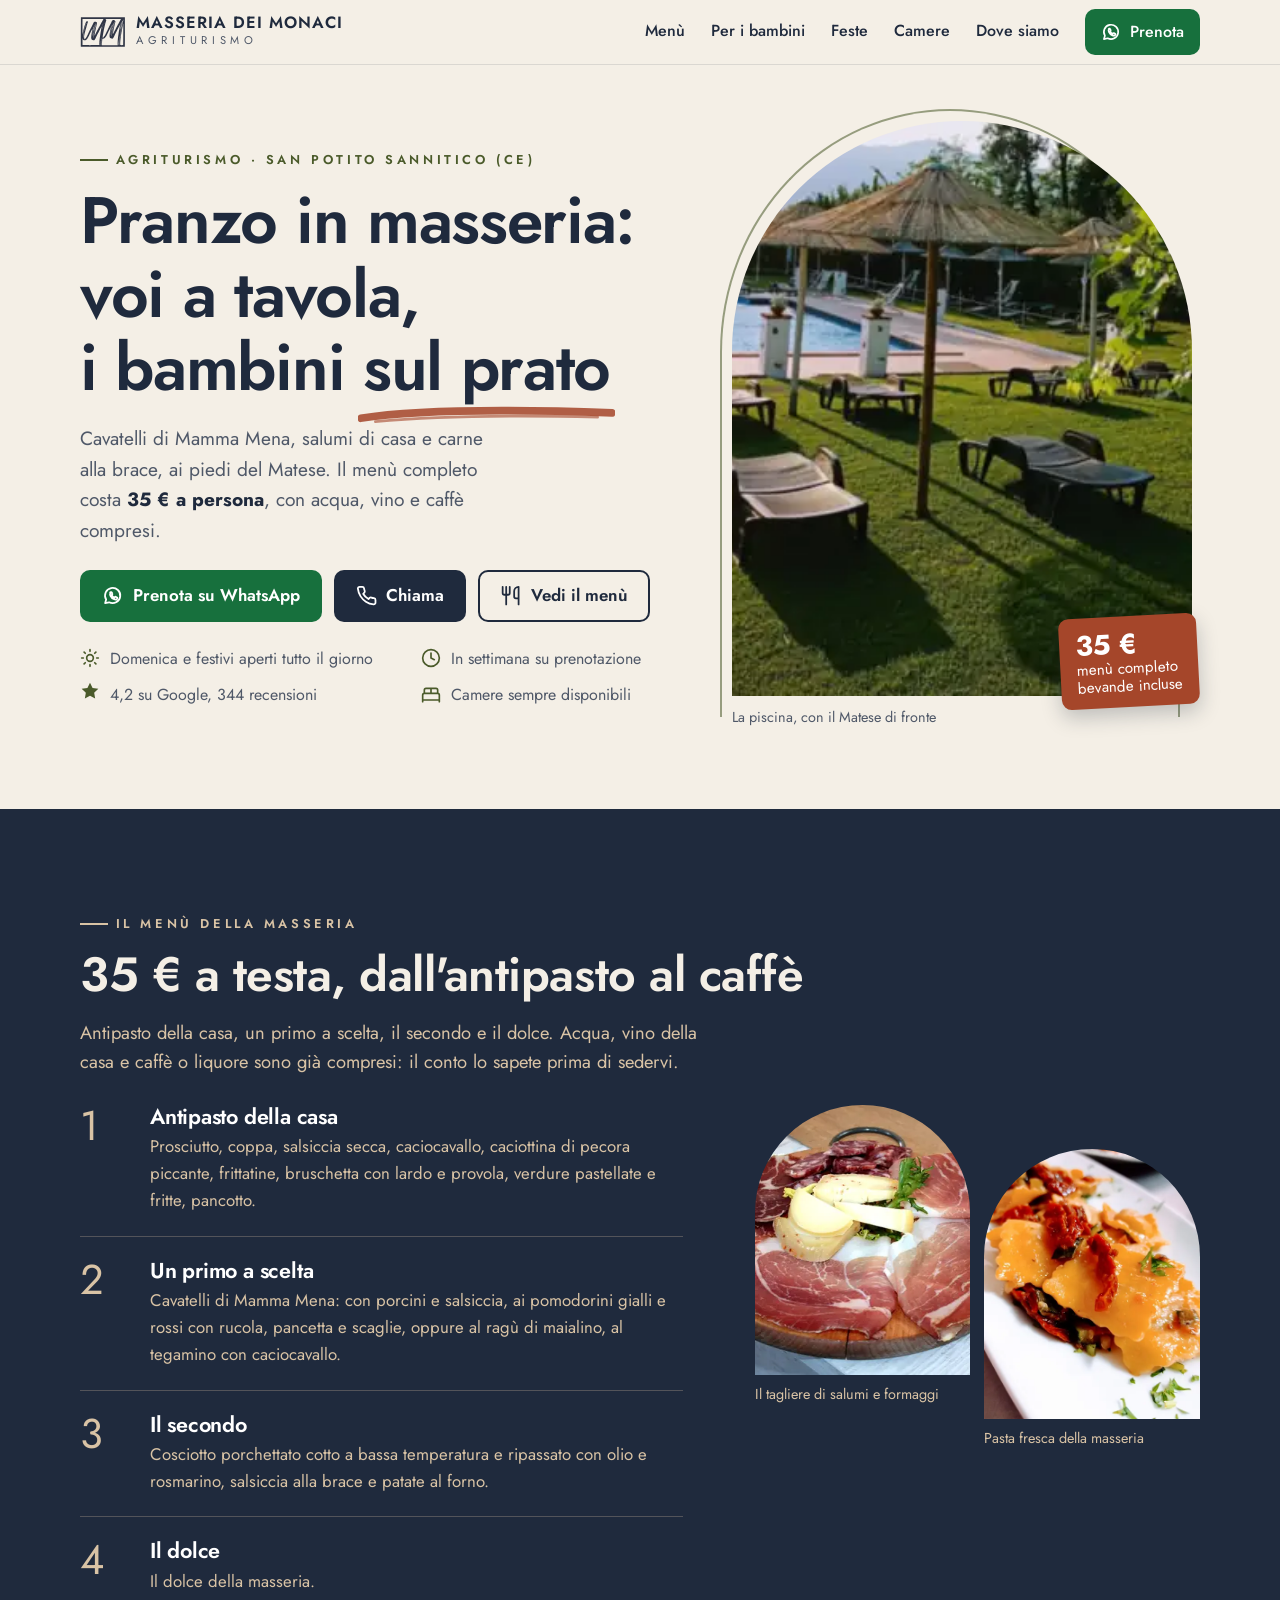
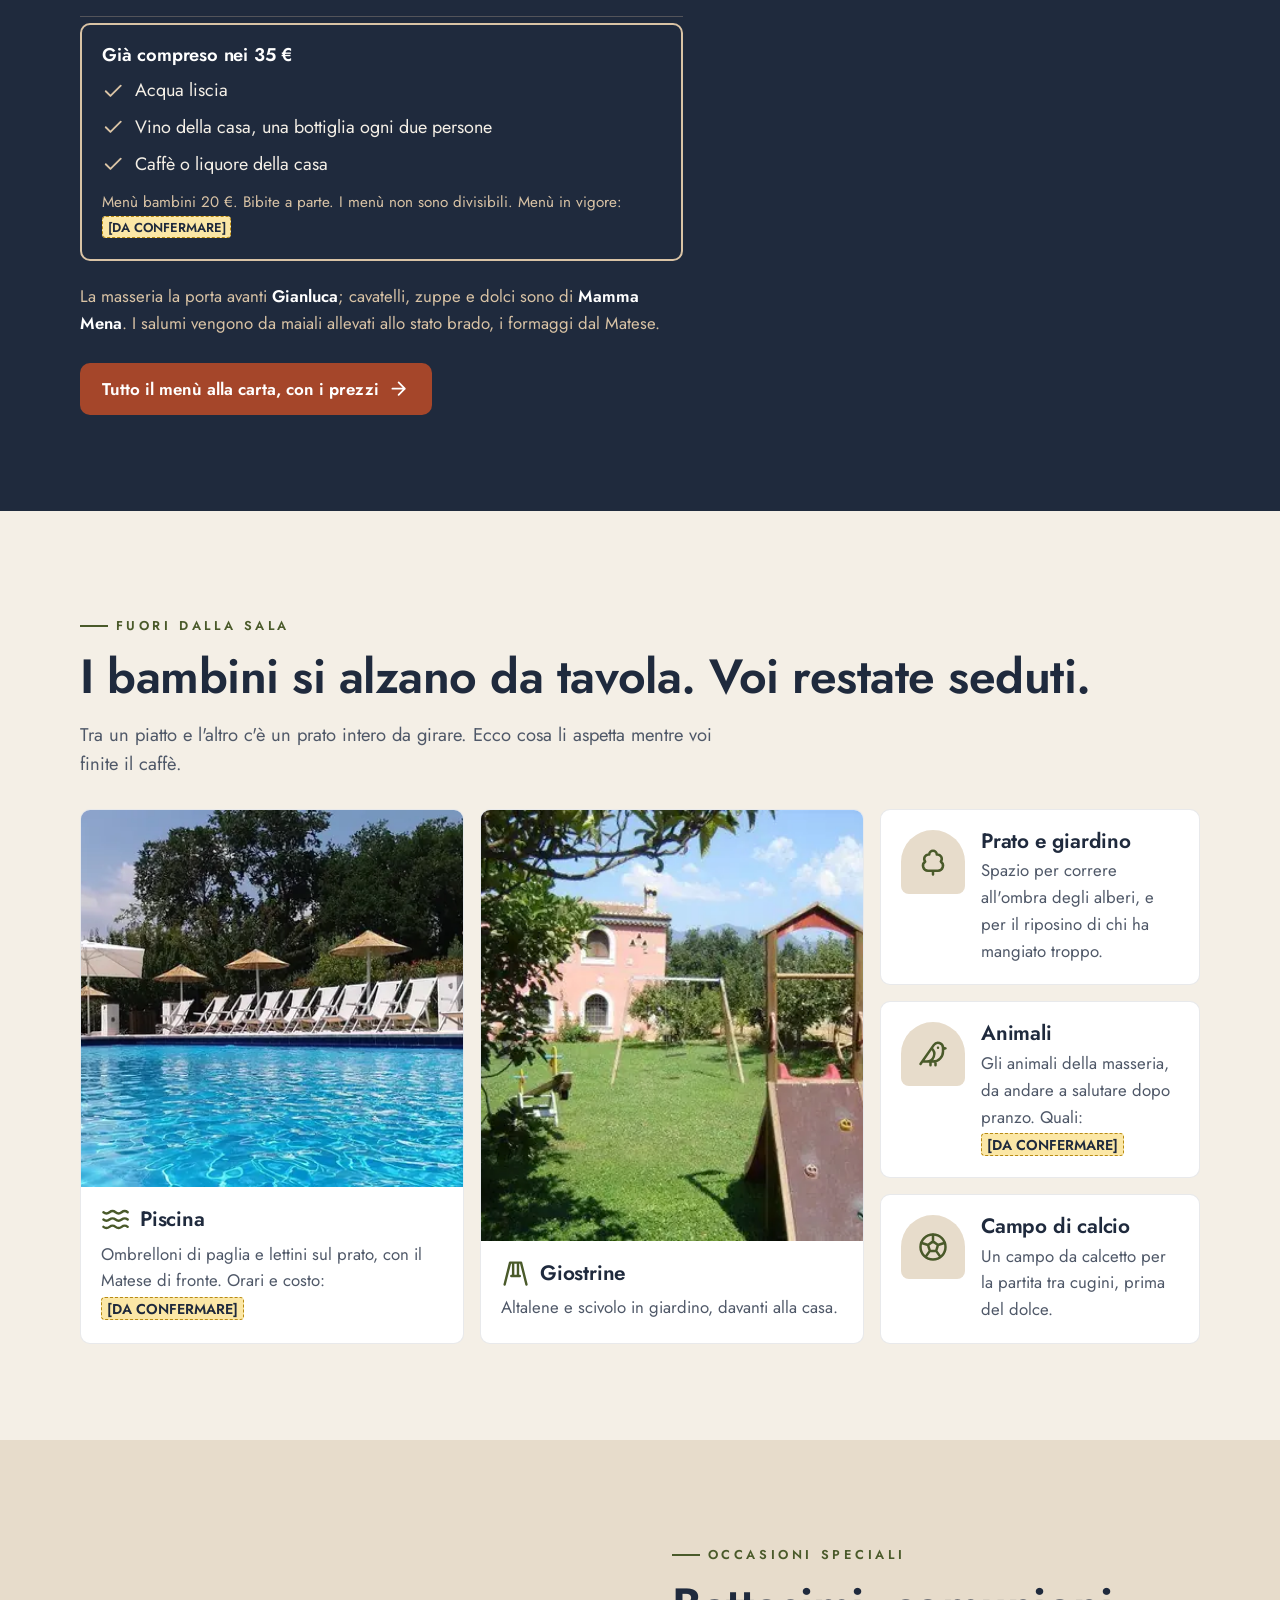
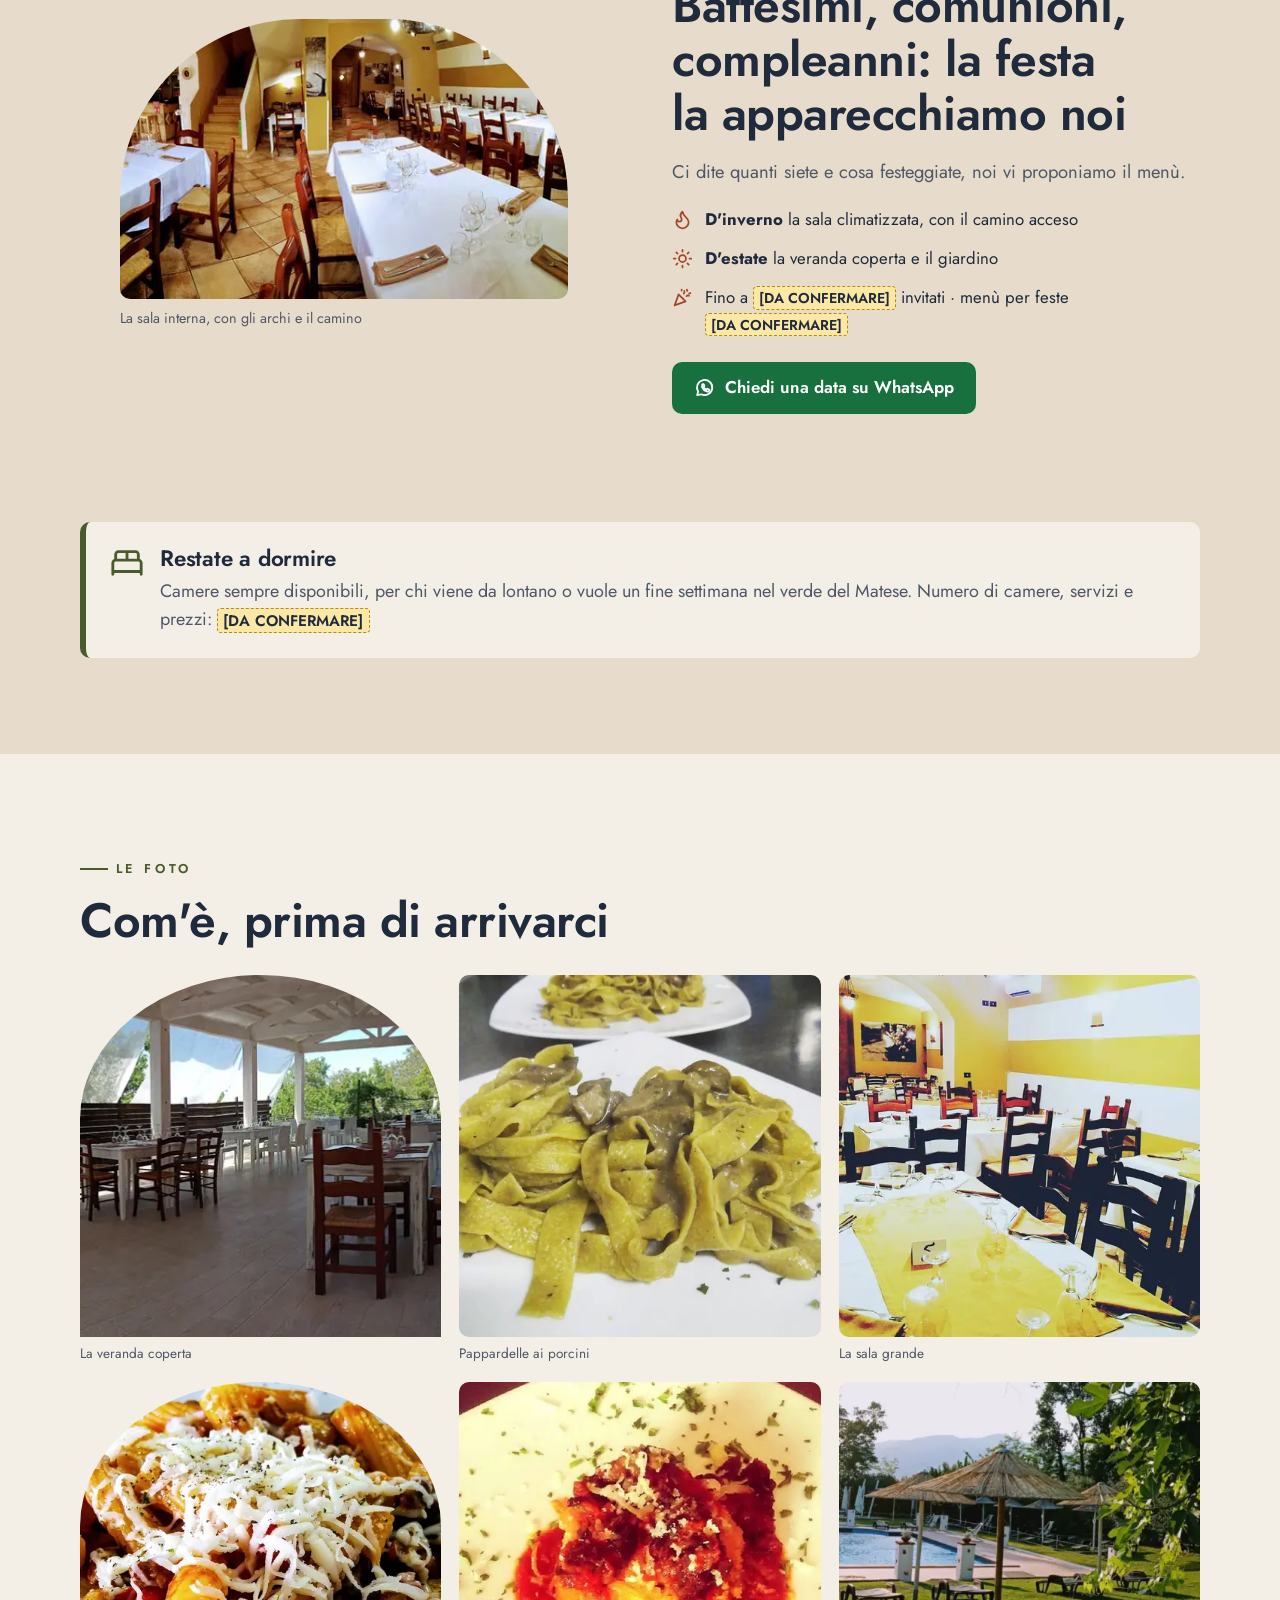
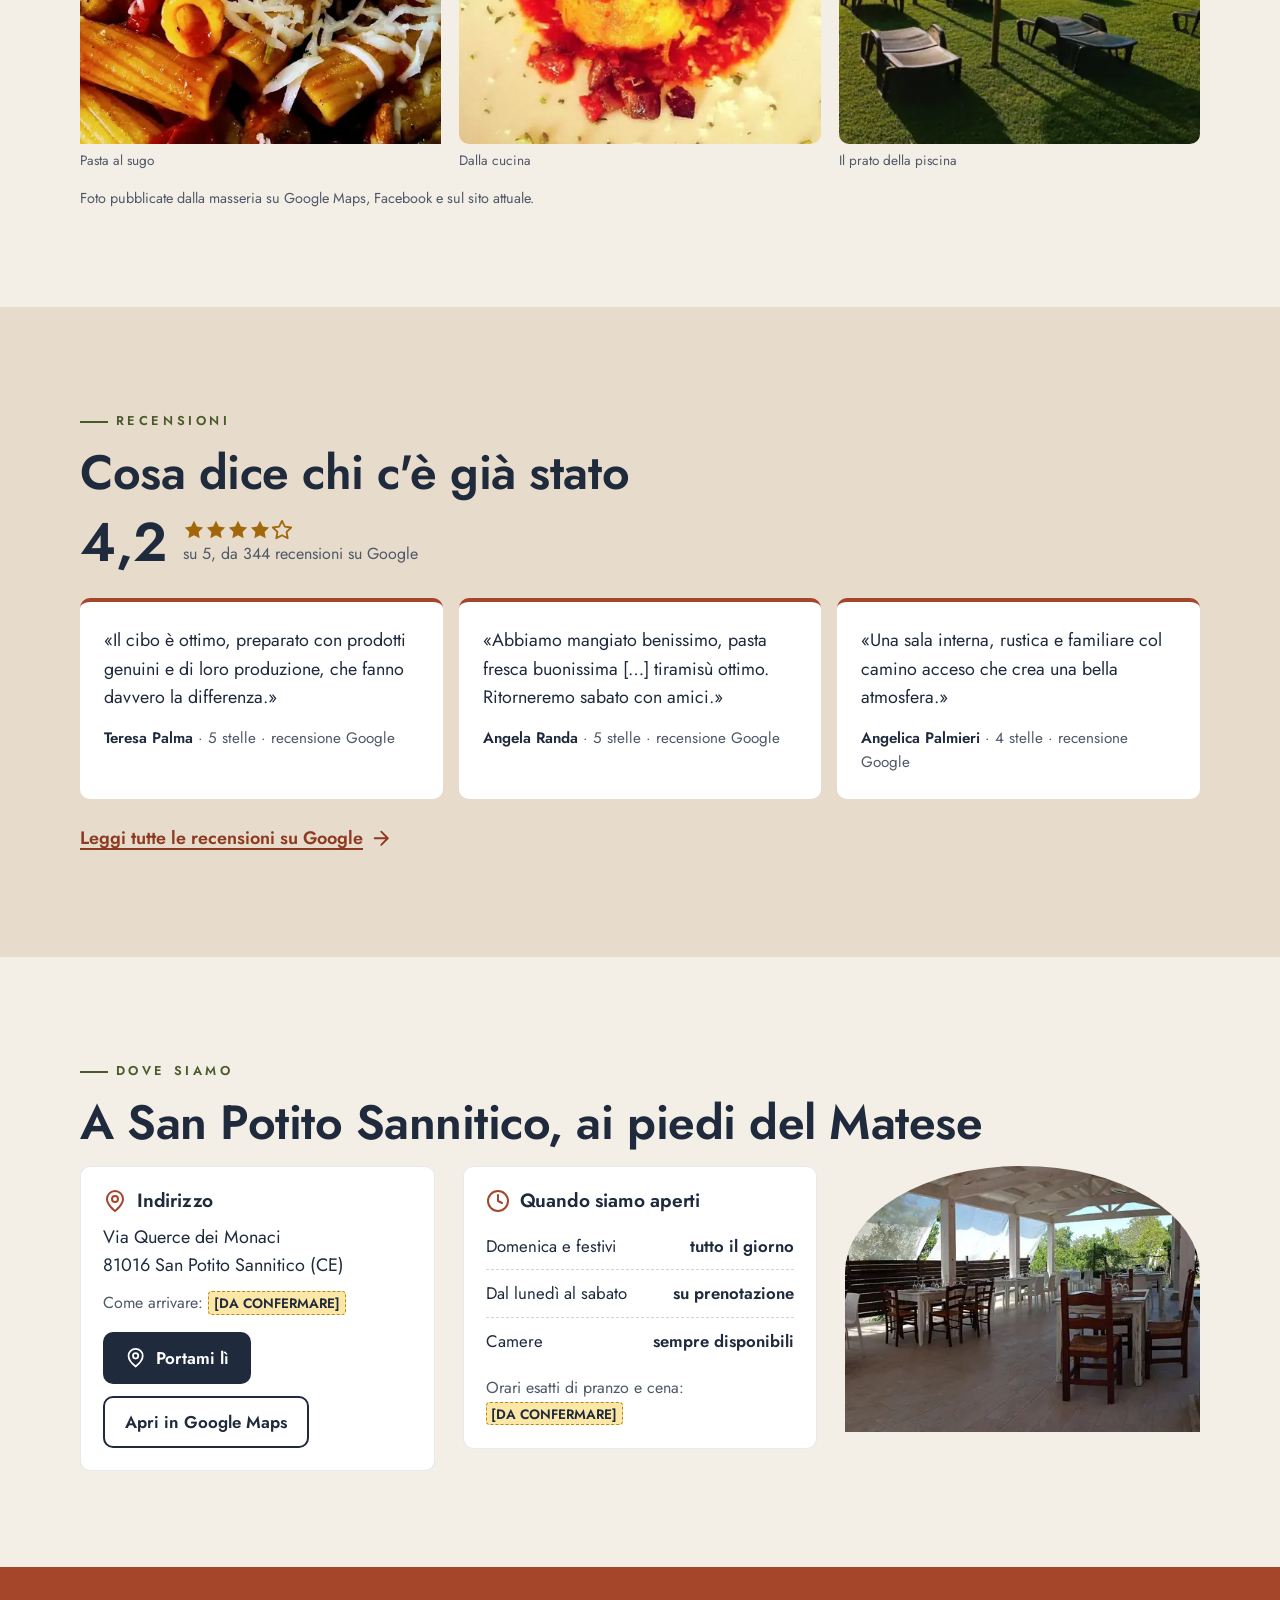
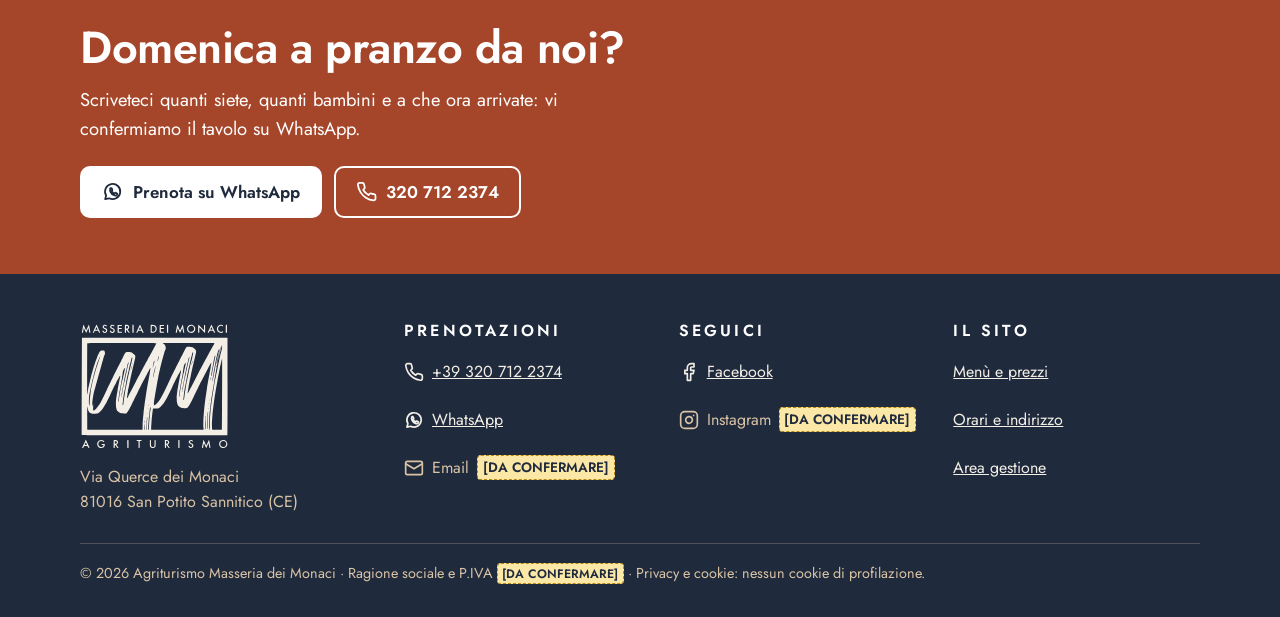
==== index.html @ 765e6383 "Bozza home, menu e anteprima pannello Masseria dei Monaci Co-Authored-By: Claude Opus 5.5 <noreply@a" ====
<!doctype html>
<html lang="it">
<head>
<meta charset="utf-8">
<meta name="viewport" content="width=device-width, initial-scale=1">
<title>Masseria dei Monaci · Agriturismo a San Potito Sannitico (CE)</title>
<meta name="description" content="Pranzo in masseria ai piedi del Matese: cavatelli di Mamma Mena, salumi di casa e carne alla brace. Menù completo 35 € con acqua, vino e caffè. Piscina, prato, giochi e calcetto per i bambini.">
<meta name="robots" content="noindex, nofollow">
<meta name="theme-color" content="#1f2a3d">
<link rel="canonical" href="https://masseriadeimonaci.eu/">
<meta property="og:type" content="website">
<meta property="og:locale" content="it_IT">
<meta property="og:site_name" content="Agriturismo Masseria dei Monaci">
<meta property="og:title" content="Masseria dei Monaci · Pranzo in masseria ai piedi del Matese">
<meta property="og:description" content="Menù completo 35 € con acqua, vino e caffè. Piscina, prato e giochi per i bambini. Prenota su WhatsApp.">
<meta property="og:image" content="https://fraspin02.github.io/masseria-dei-monaci-bozza/img/og-masseria.jpg">
<meta property="og:image:width" content="1200"><meta property="og:image:height" content="630">
<meta property="og:url" content="https://masseriadeimonaci.eu/">
<meta name="twitter:card" content="summary_large_image">
<link rel="icon" href="img/marchio.svg" type="image/svg+xml">
<link rel="preload" href="fonts/jost-latin-var.woff2" as="font" type="font/woff2" crossorigin>
<link rel="preload" as="image" media="(max-width:959px)" imagesrcset="img/piscina-matese-m-480.webp 480w, img/piscina-matese-m-680.webp 680w" imagesizes="calc(100vw - 40px)" fetchpriority="high">
<link rel="preload" as="image" media="(min-width:960px)" imagesrcset="img/piscina-matese-680.webp 680w, img/piscina-matese-1100.webp 1100w" imagesizes="460px" fetchpriority="high">
<style>@font-face{font-family:"Jost";font-style:normal;font-weight:400 700;font-display:swap;src:url(fonts/jost-latin-var.woff2) format("woff2")}:root{--notte:#1f2a3d;--notte-2:#28354b;--tufo:#f4efe6;--pietra:#e7dccb;--ardesia:#4f5868;--oliva:#4a5a2a;--cotto:#a5462a;--cotto-scuro:#8c3a22;--wa:#17703d;--wa-scuro:#125c32;--sabbia:#d9c3a5;--bianco:#fff;--r:10px;--arco:50% 50% 0 0/40% 40% 0 0;--gutter:20px;--max:1160px;--f:"Jost",ui-sans-serif,system-ui,-apple-system,"Segoe UI",Roboto,Arial,sans-serif}*,*::before,*::after{box-sizing:border-box}html{-webkit-text-size-adjust:100%;scroll-behavior:smooth;scroll-padding-top:76px}@media (prefers-reduced-motion:reduce){html{scroll-behavior:auto}*{transition:none!important;animation:none!important}}body{margin:0;background:var(--tufo);color:var(--notte);font:400 1.125rem/1.6 var(--f);padding-bottom:76px}img{display:block;max-width:100%;height:auto}a{color:inherit}h1,h2,h3{font-weight:600;line-height:1.12;margin:0;letter-spacing:-.01em;text-wrap:balance}p{margin:0}.wrap{max-width:var(--max);margin:0 auto;padding:0 var(--gutter)}.sr{position:absolute;width:1px;height:1px;overflow:hidden;clip:rect(0 0 0 0);white-space:nowrap}.skip{position:absolute;left:-999px;top:8px;background:var(--notte);color:#fff;padding:10px 14px;border-radius:var(--r);z-index:99}.skip:focus{left:8px}:focus-visible{outline:3px solid var(--cotto);outline-offset:3px}.ico{width:1.25em;height:1.25em;flex:none;fill:none;stroke:currentColor;stroke-width:2;stroke-linecap:round;stroke-linejoin:round}.ico.pieno{fill:currentColor;stroke:none}mark.dc{background:#fbe7a6;color:var(--notte);padding:.05em .35em;border-radius:4px;font-size:.85em;font-weight:600;white-space:nowrap;border:1px dashed #b88a12}.occhiello{display:inline-flex;align-items:center;gap:.6em;font-size:.8rem;font-weight:600;letter-spacing:.28em;text-transform:uppercase;color:var(--oliva);margin-bottom:14px}.occhiello::before{content:"";width:28px;height:2px;background:currentColor}.scuro .occhiello{color:var(--sabbia)}.pennello{position:relative;display:inline}.pennello::after{content:"";position:absolute;left:-2%;right:-2%;bottom:-.16em;height:.34em;z-index:-1;background:url("data:image/svg+xml,%3Csvg xmlns='http://www.w3.org/2000/svg' viewBox='0 0 300 20' preserveAspectRatio='none'%3E%3Cpath d='M3 13C60 6 150 4 297 8' stroke='%23a5462a' stroke-width='7' fill='none' stroke-linecap='round' opacity='.85'/%3E%3Cpath d='M20 16C90 11 180 10 280 12' stroke='%23a5462a' stroke-width='2.5' fill='none' stroke-linecap='round' opacity='.6'/%3E%3C/svg%3E") no-repeat center/100% 100%}.titolo-h1,.pennello{isolation:isolate}.btn{display:inline-flex;align-items:center;justify-content:center;gap:.55em;min-height:52px;padding:12px 20px;border-radius:var(--r);font:600 1.0625rem/1.2 var(--f);text-decoration:none;border:2px solid transparent;cursor:pointer;transition:background-color .18s,color .18s,border-color .18s,transform .12s}.btn:active{transform:translateY(1px)}.btn-wa{background:var(--wa);color:#fff}.btn-wa:hover{background:var(--wa-scuro)}.btn-cotto{background:var(--cotto);color:#fff}.btn-cotto:hover{background:var(--cotto-scuro)}.btn-notte{background:var(--notte);color:#fff}.btn-notte:hover{background:var(--notte-2)}.btn-linea{border-color:var(--notte);color:var(--notte);background:transparent}.btn-linea:hover{background:var(--notte);color:#fff}.scuro .btn-linea{border-color:var(--sabbia);color:var(--sabbia)}.scuro .btn-linea:hover{background:var(--sabbia);color:var(--notte)}.link{display:inline-flex;align-items:center;gap:.4em;font-weight:600;color:var(--cotto);text-decoration:underline;text-underline-offset:4px;text-decoration-thickness:2px;min-height:44px}.scuro .link{color:var(--sabbia)}.pietra .link{color:var(--cotto-scuro)}.testata{position:sticky;top:0;z-index:20;background:rgba(244,239,230,.96);border-bottom:1px solid rgba(31,42,61,.12)}.testata .wrap{display:flex;align-items:center;justify-content:space-between;gap:16px;min-height:64px}.marca{display:flex;align-items:center;gap:10px;text-decoration:none;color:var(--notte)}.marca img{width:46px;height:30px}.marca b{display:block;font-size:1.02rem;font-weight:600;letter-spacing:.06em;text-transform:uppercase;line-height:1.1}.marca small{display:block;font-size:.7rem;letter-spacing:.42em;text-transform:uppercase;color:var(--ardesia)}.nav{display:none}.testata-tel{display:inline-flex;align-items:center;justify-content:center;width:48px;height:48px;border-radius:var(--r);border:2px solid var(--notte);color:var(--notte)}@media (min-width:960px){.nav{display:flex;align-items:center;gap:26px}.nav a{font-size:1rem;font-weight:500;text-decoration:none;padding:10px 0;border-bottom:2px solid transparent}.nav a:hover{border-color:var(--cotto)}.nav .btn{padding:10px 16px;min-height:46px;border:0}.testata-tel{display:none}}.barra{position:fixed;left:0;right:0;bottom:0;z-index:30;display:grid;grid-template-columns:1.25fr 1fr 1fr;gap:8px;padding:10px 12px calc(10px + env(safe-area-inset-bottom));background:var(--notte);box-shadow:0 -6px 20px rgba(31,42,61,.18)}.barra a{display:flex;align-items:center;justify-content:center;gap:.45em;min-height:52px;border-radius:var(--r);font-weight:600;font-size:1rem;text-decoration:none;color:#fff;background:var(--notte-2)}.barra a.wa{background:var(--wa)}@media (min-width:960px){.barra{display:none}body{padding-bottom:0}}.hero{padding:28px 0 48px;overflow:hidden}.hero .wrap{display:grid;gap:30px}.hero h1{font-size:clamp(2.35rem,9vw,4.1rem);font-weight:600;letter-spacing:-.02em;margin-bottom:18px}.hero .sotto{font-size:1.2rem;color:var(--ardesia);max-width:36ch;margin-bottom:24px}.hero .sotto strong{color:var(--notte)}.cta{display:flex;flex-wrap:wrap;gap:12px}.cta .btn{flex:1 1 220px}.cta .btn-linea{flex:1 1 140px}.fiducia{list-style:none;margin:24px 0 0;padding:0;display:grid;gap:10px;font-size:1rem;color:var(--ardesia)}.fiducia li{display:flex;align-items:center;gap:10px}.fiducia .ico{color:var(--oliva)}.fiducia .stelle{color:#a3670b}.hero-foto{position:relative;margin:0 auto;width:100%;order:-1}.hero-foto::before{content:"";position:absolute;inset:-10px 10px 10px -10px;border:2px solid var(--oliva);border-radius:var(--arco);border-bottom:0;opacity:.55}.hero-foto picture{display:block;position:relative}.hero-foto img{position:relative;width:100%;aspect-ratio:4/3;object-fit:cover;border-radius:var(--arco)}.hero-foto figcaption{display:none}.timbro{position:absolute;right:-4px;bottom:-14px;background:var(--cotto);color:#fff;padding:12px 16px;border-radius:var(--r);transform:rotate(-3deg);box-shadow:0 8px 20px rgba(31,42,61,.25);line-height:1.15;font-size:.95rem}.timbro b{display:block;font-size:1.75rem;font-weight:700}@media (max-width:959px){.hero{padding-top:22px}.hero .occhiello{letter-spacing:.16em}}@media (min-width:960px){.hero{padding:56px 0 80px}.hero-foto{order:0;width:min(100%,460px)}.hero-foto::before{inset:-12px 12px 12px -12px}.hero-foto img{aspect-ratio:4/5}.hero-foto figcaption{display:block;position:relative;margin-top:10px;font-size:.9rem;color:var(--ardesia)}.timbro{right:-6px;bottom:22px}.hero .wrap{grid-template-columns:1.1fr .9fr;align-items:center;gap:64px}.cta .btn{flex:0 1 auto}.fiducia{grid-template-columns:auto auto;column-gap:28px}}.sez{padding:64px 0}.sez h2{font-size:clamp(2rem,7vw,3rem);margin-bottom:16px}.intro{font-size:1.15rem;color:var(--ardesia);max-width:58ch}.scuro{background:var(--notte);color:var(--tufo)}.scuro .intro{color:var(--sabbia)}.pietra{background:var(--pietra)}@media (min-width:960px){.sez{padding:96px 0}}.menu-grid{display:grid;gap:40px;margin-top:28px}.portate{list-style:none;margin:0;padding:0;display:grid;gap:22px}.portate li{display:grid;grid-template-columns:56px 1fr;gap:4px 14px;padding-bottom:22px;border-bottom:1px solid rgba(217,195,165,.28)}.portate .n{grid-row:span 2;font-size:2.6rem;font-weight:400;line-height:1;color:var(--sabbia)}.portate h3{font-size:1.35rem;color:#fff}.portate p{color:var(--sabbia);font-size:1.05rem}.incluso{margin-top:6px;padding:20px;border:2px solid var(--sabbia);border-radius:var(--r)}.incluso h3{font-size:1.15rem;margin-bottom:10px;color:#fff}.incluso ul{list-style:none;margin:0;padding:0;display:grid;gap:8px}.incluso li{display:flex;gap:10px;align-items:flex-start;color:var(--tufo)}.incluso li .ico{color:var(--sabbia);margin-top:.2em}.incluso .nota{margin-top:12px;font-size:.95rem;color:var(--sabbia)}.prezzo-grande{display:flex;align-items:baseline;gap:12px;margin:8px 0 22px}.prezzo-grande b{white-space:nowrap;font-size:3.6rem;font-weight:600;line-height:1;color:#fff}.prezzo-grande span{color:var(--sabbia);font-size:1.05rem}.cucina{margin-top:22px;font-size:1.05rem;color:var(--sabbia)}.cucina strong{color:#fff;font-weight:600}.menu-foto{display:grid;grid-template-columns:1fr 1fr;gap:14px;align-self:start}.menu-foto figure{margin:0}.menu-foto img{width:100%;aspect-ratio:4/5;object-fit:cover;border-radius:var(--arco)}.menu-foto figure:nth-child(2){margin-top:44px}.menu-foto figcaption{font-size:.9rem;color:var(--sabbia);margin-top:8px}.menu-azioni{display:flex;flex-wrap:wrap;gap:12px;margin-top:26px}@media (min-width:960px){.menu-grid{grid-template-columns:1.15fr .85fr;gap:72px}}.fam{display:grid;gap:16px;margin-top:30px}.scheda{background:var(--bianco);border-radius:var(--r);overflow:hidden;border:1px solid rgba(31,42,61,.1)}.scheda img{width:100%;aspect-ratio:4/3;object-fit:cover}.scheda .testo{padding:18px 20px 22px}.scheda h3{display:flex;align-items:center;gap:10px;font-size:1.3rem;margin-bottom:6px}.scheda h3 .ico{color:var(--oliva);width:1.4em;height:1.4em}.scheda p{color:var(--ardesia);font-size:1.05rem}.scheda.icona{display:grid;grid-template-columns:64px 1fr;gap:16px;align-items:start;padding:20px}.scheda.icona .tondo{width:64px;height:64px;border-radius:50% 50% 8px 8px;background:var(--pietra);display:grid;place-items:center;color:var(--oliva)}.scheda.icona .tondo .ico{width:30px;height:30px}.scheda.icona .testo{padding:0}.scheda.icona h3{margin-bottom:4px}@media (min-width:700px){.fam{grid-template-columns:1fr 1fr}.fam .grande{grid-row:span 2;display:flex;flex-direction:column}.fam .grande img{flex:1;min-height:220px;aspect-ratio:auto}}@media (min-width:1000px){.fam{grid-template-columns:1.2fr 1.2fr 1fr}.fam .grande{grid-row:span 3}}.feste{display:grid;gap:32px;align-items:center}.feste-foto img{width:100%;aspect-ratio:16/10;object-fit:cover;border-radius:180px 180px var(--r) var(--r)}.feste-foto figcaption{font-size:.9rem;color:var(--ardesia);margin-top:8px}.spazi{list-style:none;margin:20px 0 24px;padding:0;display:grid;gap:12px}.spazi li{display:flex;gap:12px;align-items:flex-start;font-size:1.05rem}.spazi .ico{color:var(--cotto);margin-top:.2em}.camere{margin-top:44px;display:grid;grid-template-columns:auto 1fr;gap:16px;align-items:start;padding:24px;background:var(--tufo);border-radius:var(--r);border-left:6px solid var(--oliva)}.camere .ico{width:34px;height:34px;color:var(--oliva)}.camere h3{font-size:1.4rem;margin-bottom:6px}.camere p{color:var(--ardesia)}@media (min-width:960px){.feste{grid-template-columns:1fr 1fr;gap:64px}.camere{grid-column:1/-1}}.galleria{display:grid;grid-template-columns:1fr 1fr;gap:12px;margin-top:28px}.galleria figure{margin:0;position:relative}.galleria img{width:100%;aspect-ratio:1;object-fit:cover;border-radius:var(--r)}.galleria figure:nth-child(3n+1) img{border-radius:var(--arco)}.galleria figcaption{font-size:.85rem;color:var(--ardesia);margin-top:6px}.fonte-foto{margin-top:16px;font-size:.9rem;color:var(--ardesia)}@media (min-width:860px){.galleria{grid-template-columns:repeat(3,1fr);gap:18px}}.voto{display:flex;align-items:center;gap:16px;margin:8px 0 28px}.voto b{font-size:3.4rem;font-weight:600;line-height:1}.voto .stelle{display:flex;color:#a3670b}.voto .stelle .ico{width:22px;height:22px}.voto small{display:block;color:var(--ardesia);font-size:1rem}.recensioni{display:grid;gap:16px}.recensioni blockquote{margin:0;padding:24px;background:var(--bianco);border-radius:var(--r);border-top:4px solid var(--cotto)}.recensioni blockquote p{font-size:1.12rem}.recensioni footer{margin-top:14px;font-size:.95rem;color:var(--ardesia)}.recensioni footer b{color:var(--notte);font-weight:600}@media (min-width:900px){.recensioni{grid-template-columns:repeat(3,1fr)}}.dove{display:grid;gap:28px}.blocco{background:var(--bianco);border-radius:var(--r);padding:22px;border:1px solid rgba(31,42,61,.1)}.blocco h3{display:flex;align-items:center;gap:10px;font-size:1.2rem;margin-bottom:10px}.blocco h3 .ico{color:var(--cotto)}.orari{list-style:none;margin:0;padding:0}.orari li{display:flex;justify-content:space-between;gap:12px;padding:10px 0;border-bottom:1px dashed rgba(31,42,61,.2);font-size:1.05rem}.orari li:last-child{border:0}.orari span:last-child{font-weight:600;text-align:right}.dove .cta{margin-top:16px}.dove-foto img{width:100%;aspect-ratio:4/3;object-fit:cover;border-radius:var(--arco)}@media (min-width:960px){.dove{grid-template-columns:1fr 1fr 1fr;align-items:start}}.chiusura{background:var(--cotto);color:#fff;padding:56px 0;text-align:left}.chiusura h2{font-size:clamp(1.9rem,6vw,2.8rem);margin-bottom:12px}.chiusura p{font-size:1.15rem;max-width:50ch;margin-bottom:22px}.chiusura .btn-bianco{background:#fff;color:var(--notte)}.chiusura .btn-bianco:hover{background:var(--tufo)}.chiusura .btn-linea{border-color:#fff;color:#fff}.chiusura .btn-linea:hover{background:#fff;color:var(--cotto)}.piede{background:var(--notte);color:var(--sabbia);padding:48px 0 32px;font-size:1rem}.piede .wrap{display:grid;gap:28px}.piede img{width:150px;height:auto}.piede h3{color:#fff;font-size:1rem;letter-spacing:.2em;text-transform:uppercase;margin-bottom:10px}.piede ul{list-style:none;margin:0;padding:0;display:grid;gap:4px}.piede a{color:var(--tufo);display:inline-flex;align-items:center;gap:8px;min-height:44px}.piede .legale{grid-column:1/-1;border-top:1px solid rgba(217,195,165,.25);padding-top:18px;font-size:.9rem}@media (min-width:860px){.piede .wrap{grid-template-columns:1.2fr 1fr 1fr 1fr}}.m-hero{padding-top:28px;padding-bottom:20px}.m-hero h1{font-size:clamp(2.2rem,8vw,3.4rem);margin-bottom:10px}.m-hero p{color:var(--ardesia);font-size:1.1rem}.schede-cat{position:sticky;top:64px;z-index:15;background:var(--tufo);border-bottom:1px solid rgba(31,42,61,.12)}.schede-cat ul{list-style:none;margin:0 auto;padding:10px var(--gutter);display:flex;gap:8px;overflow-x:auto;scrollbar-width:none;max-width:var(--max)}.schede-cat ul::-webkit-scrollbar{display:none}.schede-cat a{display:inline-flex;align-items:center;min-height:44px;padding:8px 14px;border-radius:var(--r);border:2px solid rgba(31,42,61,.25);text-decoration:none;font-weight:600;font-size:1rem;white-space:nowrap}.schede-cat a:hover,.schede-cat a.attiva{background:var(--notte);border-color:var(--notte);color:#fff}.m-cat{padding:34px 0 8px}.m-cat h2{font-size:clamp(1.7rem,6vw,2.3rem);margin-bottom:6px}.m-cat .nota-cat{color:var(--ardesia);font-size:1rem;margin-bottom:12px}.piatti{list-style:none;margin:0;padding:0}.piatti li{padding:16px 0;border-bottom:1px solid rgba(31,42,61,.14)}.piatti .riga{display:flex;align-items:baseline;gap:10px}.piatti .nome{font-weight:600;font-size:1.15rem}.piatti .puntini{flex:1;border-bottom:2px dotted rgba(31,42,61,.3);transform:translateY(-4px);min-width:16px}.piatti .prezzo{font-weight:600;font-size:1.15rem;color:var(--cotto);white-space:nowrap}.piatti .desc{color:var(--ardesia);font-size:1.02rem;margin-top:4px}.fisso{background:var(--notte);color:var(--tufo);border-radius:var(--r);padding:26px 22px;margin-top:8px}.fisso h2{color:#fff}.fisso .portate{margin-top:18px}.fisso .portate li{grid-template-columns:44px 1fr}.fisso .portate .n{font-size:2rem}.allergeni{margin:32px 0 8px;padding:18px 20px;background:var(--pietra);border-radius:var(--r);font-size:1.02rem}.m-fine{padding:28px 0 48px}.m-wrap{max-width:780px}.pannello{max-width:780px}.p-avviso{margin:18px 0;padding:14px 16px;border-radius:var(--r);background:#fbe7a6;border:1px dashed #b88a12;font-size:1rem}.p-voce{display:grid;grid-template-columns:1fr 110px;gap:10px;padding:14px 0;border-bottom:1px solid rgba(31,42,61,.14);align-items:end}.p-voce label{display:block;font-size:.9rem;font-weight:600;color:var(--ardesia);margin-bottom:4px}.p-voce input[type=text]{width:100%;min-height:48px;padding:10px 12px;font:500 1.05rem var(--f);color:var(--notte);border:2px solid rgba(31,42,61,.25);border-radius:8px;background:#fff}.p-voce .disp{grid-column:1/-1;display:flex;align-items:center;gap:10px;font-size:1rem;min-height:44px}.p-voce .disp input{width:22px;height:22px;accent-color:var(--oliva)}.p-azioni{position:sticky;bottom:86px;display:flex;gap:10px;margin-top:20px;padding:12px 0;background:var(--tufo)}.toast{position:fixed;left:50%;bottom:150px;transform:translateX(-50%);background:var(--notte);color:#fff;padding:14px 18px;border-radius:var(--r);max-width:90vw;font-size:1rem;opacity:0;pointer-events:none;transition:opacity .2s}.toast.on{opacity:1}@media (min-width:960px){.p-azioni{bottom:0}.toast{bottom:40px}}</style>
<script type="application/ld+json">{"@context": "https://schema.org", "@type": ["Restaurant", "LodgingBusiness"], "name": "Agriturismo Masseria dei Monaci", "url": "https://masseriadeimonaci.eu/", "image": "https://fraspin02.github.io/masseria-dei-monaci-bozza/img/og-masseria.jpg", "logo": "https://fraspin02.github.io/masseria-dei-monaci-bozza/img/logo.svg", "telephone": "+39 320 712 2374", "address": {"@type": "PostalAddress", "streetAddress": "Via Querce dei Monaci", "postalCode": "81016", "addressLocality": "San Potito Sannitico", "addressRegion": "CE", "addressCountry": "IT"}, "geo": {"@type": "GeoCoordinates", "latitude": 41.3250577, "longitude": 14.3926931}, "hasMap": "https://maps.google.com/?cid=16909371066972422760", "servesCuisine": ["Cucina tradizionale campana", "Cucina del Matese"], "priceRange": "€€", "acceptsReservations": true, "hasMenu": "https://masseriadeimonaci.eu/menu", "amenityFeature": [{"@type": "LocationFeatureSpecification", "name": "Piscina", "value": true}, {"@type": "LocationFeatureSpecification", "name": "Area verde", "value": true}, {"@type": "LocationFeatureSpecification", "name": "Giochi per bambini", "value": true}, {"@type": "LocationFeatureSpecification", "name": "Campo da calcetto", "value": true}, {"@type": "LocationFeatureSpecification", "name": "Sala con camino", "value": true}], "sameAs": ["https://www.facebook.com/AgriturismoMasseriaDeiMonaci/"]}</script>
</head>
<body>
<svg xmlns="http://www.w3.org/2000/svg" style="display:none" aria-hidden="true"><symbol id="i-wa" viewBox="0 0 24 24"><path d="M3.5 20.5l1.2-4.1A8.6 8.6 0 1 1 8 19.5z"/><path d="M9.2 8.4c.2-.4.5-.4.8-.4h.5c.2 0 .4.1.5.4l.7 1.6c.1.2 0 .5-.1.6l-.5.6c-.1.2-.1.4 0 .5.6 1.1 1.5 1.9 2.6 2.5.2.1.4.1.5-.1l.6-.7c.2-.2.4-.2.6-.1l1.6.8c.2.1.3.3.3.5 0 .6-.3 1.3-.9 1.6-.6.3-1.4.4-2.6-.1-2-.8-3.6-2.4-4.4-4.2-.5-1-.4-2.4.3-3.1"/></symbol><symbol id="i-tel" viewBox="0 0 24 24"><path d="M22 16.92v3a2 2 0 0 1-2.18 2 19.79 19.79 0 0 1-8.63-3.07 19.5 19.5 0 0 1-6-6 19.79 19.79 0 0 1-3.07-8.67A2 2 0 0 1 4.11 2h3a2 2 0 0 1 2 1.72c.13.96.36 1.9.7 2.81a2 2 0 0 1-.45 2.11L8.09 9.91a16 16 0 0 0 6 6l1.27-1.27a2 2 0 0 1 2.11-.45c.91.34 1.85.57 2.81.7A2 2 0 0 1 22 16.92z"/></symbol><symbol id="i-menu" viewBox="0 0 24 24"><path d="M3 2v7c0 1.1.9 2 2 2h4a2 2 0 0 0 2-2V2M7 2v20M21 15V2a5 5 0 0 0-5 5v6c0 1.1.9 2 2 2h3zm0 0v7"/></symbol><symbol id="i-onde" viewBox="0 0 24 24"><path d="M2 6c.6.5 1.2 1 2.5 1C7 7 7 5 9.5 5c2.6 0 2.4 2 5 2 2.5 0 2.5-2 5-2 1.3 0 1.9.5 2.5 1M2 12c.6.5 1.2 1 2.5 1 2.5 0 2.5-2 5-2 2.6 0 2.4 2 5 2 2.5 0 2.5-2 5-2 1.3 0 1.9.5 2.5 1M2 18c.6.5 1.2 1 2.5 1 2.5 0 2.5-2 5-2 2.6 0 2.4 2 5 2 2.5 0 2.5-2 5-2 1.3 0 1.9.5 2.5 1"/></symbol><symbol id="i-albero" viewBox="0 0 24 24"><path d="M8 19a4 4 0 0 1-2.24-7.32A3.5 3.5 0 0 1 9 6.03V6a3 3 0 1 1 6 0v.04a3.5 3.5 0 0 1 3.24 5.65A4 4 0 0 1 16 19zM12 19v3"/></symbol><symbol id="i-altalena" viewBox="0 0 24 24"><path d="M3 21L7.5 3h9L21 21M7.5 3h9M10 3v11M14 3v11M8.5 14h7"/></symbol><symbol id="i-gallina" viewBox="0 0 24 24"><path d="M16 7h.01M3.4 18H12a8 8 0 0 0 8-8V7a4 4 0 0 0-7.28-2.3L2 20M20 7l2 .5-2 .5M10 18v3M14 17.75V21M7 18a6 6 0 0 0 3.84-10.61"/></symbol><symbol id="i-pallone" viewBox="0 0 24 24"><circle cx="12" cy="12" r="10"/><path d="M12 7.5l4 2.9-1.5 4.7h-5L8 10.4zM12 7.5V2.2M16 10.4l5-1.6M14.5 15.1l3.1 4.3M9.5 15.1l-3.1 4.3M8 10.4L3 8.8"/></symbol><symbol id="i-letto" viewBox="0 0 24 24"><path d="M2 20v-8a2 2 0 0 1 2-2h16a2 2 0 0 1 2 2v8M4 10V6a2 2 0 0 1 2-2h12a2 2 0 0 1 2 2v4M12 4v6M2 18h20"/></symbol><symbol id="i-fuoco" viewBox="0 0 24 24"><path d="M8.5 14.5A2.5 2.5 0 0 0 11 12c0-1.38-.5-2-1-3-1.07-2.14-.22-4.05 2-6 .5 2.5 2 4.9 4 6.5 2 1.6 3 3.5 3 5.5a7 7 0 1 1-14 0c0-1.15.43-2.29 1-3a2.5 2.5 0 0 0 2.5 2.5z"/></symbol><symbol id="i-sole" viewBox="0 0 24 24"><circle cx="12" cy="12" r="4"/><path d="M12 2v2M12 20v2M4.93 4.93l1.41 1.41M17.66 17.66l1.41 1.41M2 12h2M20 12h2M6.34 17.66l-1.41 1.41M19.07 4.93l-1.41 1.41"/></symbol><symbol id="i-festa" viewBox="0 0 24 24"><path d="M3 21l4.5-12.5 8 8zM7.5 8.5l8 8M14 4.5c.5 1 .5 2-.5 3M19.5 10c-1-.5-2-.5-3 .5M17 3l.5 1.5M21 7l-1.5.5M11 3v1"/></symbol><symbol id="i-pin" viewBox="0 0 24 24"><path d="M20 10c0 6-8 12-8 12s-8-6-8-12a8 8 0 0 1 16 0z"/><circle cx="12" cy="10" r="3"/></symbol><symbol id="i-orologio" viewBox="0 0 24 24"><circle cx="12" cy="12" r="10"/><path d="M12 6v6l4 2"/></symbol><symbol id="i-check" viewBox="0 0 24 24"><path d="M20 6L9 17l-5-5"/></symbol><symbol id="i-freccia" viewBox="0 0 24 24"><path d="M5 12h14M12 5l7 7-7 7"/></symbol><symbol id="i-indietro" viewBox="0 0 24 24"><path d="M19 12H5M12 19l-7-7 7-7"/></symbol><symbol id="i-stella" viewBox="0 0 24 24"><path d="M12 2l3.09 6.26L22 9.27l-5 4.87 1.18 6.88L12 17.77l-6.18 3.25L7 14.14 2 9.27l6.91-1.01z"/></symbol><symbol id="i-fb" viewBox="0 0 24 24"><path d="M18 2h-3a5 5 0 0 0-5 5v3H7v4h3v8h4v-8h3l1-4h-4V7a1 1 0 0 1 1-1h3z"/></symbol><symbol id="i-ig" viewBox="0 0 24 24"><rect x="2" y="2" width="20" height="20" rx="5"/><path d="M16 11.37A4 4 0 1 1 12.63 8 4 4 0 0 1 16 11.37zM17.5 6.5h.01"/></symbol><symbol id="i-mail" viewBox="0 0 24 24"><rect x="2" y="4" width="20" height="16" rx="2"/><path d="M22 7l-10 6L2 7"/></symbol><symbol id="i-matita" viewBox="0 0 24 24"><path d="M17 3a2.83 2.83 0 1 1 4 4L7.5 20.5 2 22l1.5-5.5z"/></symbol></svg>
<a class="skip" href="#contenuto">Vai al contenuto</a>
<header class="testata"><div class="wrap">
<a class="marca" href="index.html"><img src="img/marchio.svg" width="46" height="30" alt=""><span><b>Masseria dei Monaci</b><small>Agriturismo</small></span></a>
<nav class="nav" aria-label="Principale"><a href="index.html#menu">Menù</a><a href="index.html#famiglie">Per i bambini</a><a href="index.html#feste">Feste</a><a href="index.html#camere">Camere</a><a href="index.html#dove">Dove siamo</a><a class="btn btn-wa" href="https://wa.me/393207122374?text=Buongiorno%2C%20vorrei%20prenotare%20un%20tavolo%20per%20...%20persone%20%28di%20cui%20...%20bambini%29%2C%20il%20giorno%20...%20alle%20ore%20..." target="_blank" rel="noopener"><svg class="ico"><use href="#i-wa"/></svg>Prenota</a></nav>
<a class="testata-tel" href="tel:+393207122374" aria-label="Chiama la masseria"><svg class="ico"><use href="#i-tel"/></svg></a>
</div></header>
<main id="contenuto">

<section class="hero" aria-labelledby="titolo">
  <div class="wrap">
    <div>
      <p class="occhiello">Agriturismo · San Potito Sannitico (CE)</p>
      <h1 id="titolo">Pranzo in masseria: voi a tavola, i&nbsp;bambini <span class="pennello">sul prato</span></h1>
      <p class="sotto">Cavatelli di Mamma Mena, salumi di casa e carne alla brace, ai piedi del Matese. Il menù completo costa <strong>35 € a persona</strong>, con acqua, vino e caffè compresi.</p>
      <div class="cta">
        <a class="btn btn-wa" href="https://wa.me/393207122374?text=Buongiorno%2C%20vorrei%20prenotare%20un%20tavolo%20per%20...%20persone%20%28di%20cui%20...%20bambini%29%2C%20il%20giorno%20...%20alle%20ore%20..." target="_blank" rel="noopener"><svg class="ico"><use href="#i-wa"/></svg>Prenota su WhatsApp</a>
        <a class="btn btn-notte" href="tel:+393207122374"><svg class="ico"><use href="#i-tel"/></svg>Chiama</a>
        <a class="btn btn-linea" href="#menu"><svg class="ico"><use href="#i-menu"/></svg>Vedi il menù</a>
      </div>
      <ul class="fiducia">
        <li><svg class="ico"><use href="#i-sole"/></svg>Domenica e festivi aperti tutto il giorno</li>
        <li><svg class="ico"><use href="#i-orologio"/></svg>In settimana su prenotazione</li>
        <li><span class="stelle" aria-hidden="true"><svg class="ico pieno"><use href="#i-stella"/></svg></span>4,2 su Google, 344 recensioni</li>
        <li><svg class="ico"><use href="#i-letto"/></svg>Camere sempre disponibili</li>
      </ul>
    </div>
    <figure class="hero-foto">
      <picture><source media="(min-width:960px)" srcset="img/piscina-matese-680.webp 680w, img/piscina-matese-1100.webp 1100w" sizes="460px" width="680" height="850"><img src="img/piscina-matese-m-680.webp" srcset="img/piscina-matese-m-480.webp 480w, img/piscina-matese-m-680.webp 680w" sizes="calc(100vw - 40px)" width="680" height="510" alt="La piscina della masseria con ombrelloni di paglia e lettini sul prato, sullo sfondo le montagne del Matese" fetchpriority="high"></picture>
      <p class="timbro"><b>35 €</b>menù completo<br>bevande incluse</p>
      <figcaption>La piscina, con il Matese di fronte</figcaption>
    </figure>
  </div>
</section>

<section class="sez scuro" id="menu" aria-labelledby="t-menu">
  <div class="wrap">
    <p class="occhiello">Il menù della masseria</p>
    <h2 id="t-menu">35 € a testa, dall'antipasto al caffè</h2>
    <p class="intro">Antipasto della casa, un primo a scelta, il secondo e il dolce. Acqua, vino della casa e caffè o liquore sono già compresi: il conto lo sapete prima di sedervi.</p>
    <div class="menu-grid">
      <div>
        <ol class="portate">
          <li><span class="n" aria-hidden="true">1</span><h3>Antipasto della casa</h3><p>Prosciutto, coppa, salsiccia secca, caciocavallo, caciottina di pecora piccante, frittatine, bruschetta con lardo e provola, verdure pastellate e fritte, pancotto.</p></li>
          <li><span class="n" aria-hidden="true">2</span><h3>Un primo a scelta</h3><p>Cavatelli di Mamma Mena: con porcini e salsiccia, ai pomodorini gialli e rossi con rucola, pancetta e scaglie, oppure al ragù di maialino, al tegamino con caciocavallo.</p></li>
          <li><span class="n" aria-hidden="true">3</span><h3>Il secondo</h3><p>Cosciotto porchettato cotto a bassa temperatura e ripassato con olio e rosmarino, salsiccia alla brace e patate al forno.</p></li>
          <li><span class="n" aria-hidden="true">4</span><h3>Il dolce</h3><p>Il dolce della masseria.</p></li>
        </ol>
        <div class="incluso">
          <h3>Già compreso nei 35 €</h3>
          <ul>
            <li><svg class="ico"><use href="#i-check"/></svg>Acqua liscia</li>
            <li><svg class="ico"><use href="#i-check"/></svg>Vino della casa, una bottiglia ogni due persone</li>
            <li><svg class="ico"><use href="#i-check"/></svg>Caffè o liquore della casa</li>
          </ul>
          <p class="nota">Menù bambini 20 €. Bibite a parte. I menù non sono divisibili. Menù in vigore: <mark class="dc">[DA CONFERMARE]</mark></p>
        </div>
        <p class="cucina">La masseria la porta avanti <strong>Gianluca</strong>; cavatelli, zuppe e dolci sono di <strong>Mamma Mena</strong>. I salumi vengono da maiali allevati allo stato brado, i formaggi dal Matese.</p>
        <div class="menu-azioni">
          <a class="btn btn-cotto" href="menu.html">Tutto il menù alla carta, con i prezzi<svg class="ico"><use href="#i-freccia"/></svg></a>
        </div>
      </div>
      <div class="menu-foto">
        <figure><img src="img/tagliere-480.webp" srcset="img/tagliere-480.webp 480w, img/tagliere-800.webp 800w" sizes="(min-width:960px) 220px, 45vw" width="480" height="360" loading="lazy" decoding="async" alt="Tagliere di prosciutto, coppa e formaggi su un piatto di legno"><figcaption>Il tagliere di salumi e formaggi</figcaption></figure>
        <figure><img src="img/pasta-fresca-480.webp" srcset="img/pasta-fresca-480.webp 480w, img/pasta-fresca-800.webp 800w" sizes="(min-width:960px) 220px, 45vw" width="480" height="600" loading="lazy" decoding="async" alt="Pasta fresca ripiena con pomodori secchi e zucchine"><figcaption>Pasta fresca della masseria</figcaption></figure>
      </div>
    </div>
  </div>
</section>

<section class="sez" id="famiglie" aria-labelledby="t-fam">
  <div class="wrap">
    <p class="occhiello">Fuori dalla sala</p>
    <h2 id="t-fam">I bambini si alzano da tavola. Voi restate seduti.</h2>
    <p class="intro">Tra un piatto e l'altro c'è un prato intero da girare. Ecco cosa li aspetta mentre voi finite il caffè.</p>
    <div class="fam">
      <article class="scheda grande">
        <img src="img/piscina-480.webp" srcset="img/piscina-480.webp 480w, img/piscina-800.webp 800w" sizes="(min-width:1000px) 400px, (min-width:700px) 50vw, calc(100vw - 40px)" width="480" height="360" loading="lazy" decoding="async" alt="La piscina con lettini bianchi e ombrelloni, circondata dagli alberi">
        <div class="testo"><h3><svg class="ico"><use href="#i-onde"/></svg>Piscina</h3><p>Ombrelloni di paglia e lettini sul prato, con il Matese di fronte. Orari e costo: <mark class="dc">[DA CONFERMARE]</mark></p></div>
      </article>
      <article class="scheda grande">
        <img src="img/giardino-giochi-480.webp" srcset="img/giardino-giochi-480.webp 480w, img/giardino-giochi-600.webp 600w" sizes="(min-width:1000px) 400px, (min-width:700px) 50vw, calc(100vw - 40px)" width="480" height="360" loading="lazy" decoding="async" alt="Il giardino con altalena e scivolo davanti alla casa rosa della masseria">
        <div class="testo"><h3><svg class="ico"><use href="#i-altalena"/></svg>Giostrine</h3><p>Altalene e scivolo in giardino, davanti alla casa.</p></div>
      </article>
      <article class="scheda icona"><span class="tondo"><svg class="ico"><use href="#i-albero"/></svg></span><div class="testo"><h3>Prato e giardino</h3><p>Spazio per correre all'ombra degli alberi, e per il riposino di chi ha mangiato troppo.</p></div></article>
      <article class="scheda icona"><span class="tondo"><svg class="ico"><use href="#i-gallina"/></svg></span><div class="testo"><h3>Animali</h3><p>Gli animali della masseria, da andare a salutare dopo pranzo. Quali: <mark class="dc">[DA CONFERMARE]</mark></p></div></article>
      <article class="scheda icona"><span class="tondo"><svg class="ico"><use href="#i-pallone"/></svg></span><div class="testo"><h3>Campo di calcio</h3><p>Un campo da calcetto per la partita tra cugini, prima del dolce.</p></div></article>
    </div>
  </div>
</section>

<section class="sez pietra" id="feste" aria-labelledby="t-feste">
  <div class="wrap feste">
    <figure class="feste-foto">
      <img src="img/sala-camino-480.webp" srcset="img/sala-camino-480.webp 480w, img/sala-camino-800.webp 800w, img/sala-camino-1100.webp 1100w" sizes="(min-width:960px) 540px, calc(100vw - 40px)" width="800" height="500" loading="lazy" decoding="async" alt="La sala interna con archi in muratura, tavoli apparecchiati con tovaglie bianche e sedie impagliate">
      <figcaption>La sala interna, con gli archi e il camino</figcaption>
    </figure>
    <div>
      <p class="occhiello">Occasioni speciali</p>
      <h2 id="t-feste">Battesimi, comunioni, compleanni: la festa la apparecchiamo noi</h2>
      <p class="intro">Ci dite quanti siete e cosa festeggiate, noi vi proponiamo il menù.</p>
      <ul class="spazi">
        <li><svg class="ico"><use href="#i-fuoco"/></svg><span><b>D'inverno</b> la sala climatizzata, con il camino acceso</span></li>
        <li><svg class="ico"><use href="#i-sole"/></svg><span><b>D'estate</b> la veranda coperta e il giardino</span></li>
        <li><svg class="ico"><use href="#i-festa"/></svg><span>Fino a <mark class="dc">[DA CONFERMARE]</mark> invitati · menù per feste <mark class="dc">[DA CONFERMARE]</mark></span></li>
      </ul>
      <a class="btn btn-wa" href="https://wa.me/393207122374?text=Buongiorno%2C%20vorrei%20organizzare%20una%20festa%20%28battesimo%20/%20comunione%20/%20compleanno%29%20per%20circa%20...%20invitati%2C%20il%20giorno%20...%20Che%20men%C3%B9%20proponete%3F" target="_blank" rel="noopener"><svg class="ico"><use href="#i-wa"/></svg>Chiedi una data su WhatsApp</a>
    </div>
    <div class="camere" id="camere">
      <svg class="ico"><use href="#i-letto"/></svg>
      <div>
        <h3>Restate a dormire</h3>
        <p>Camere sempre disponibili, per chi viene da lontano o vuole un fine settimana nel verde del Matese. Numero di camere, servizi e prezzi: <mark class="dc">[DA CONFERMARE]</mark></p>
      </div>
    </div>
  </div>
</section>

<section class="sez" id="foto" aria-labelledby="t-foto">
  <div class="wrap">
    <p class="occhiello">Le foto</p>
    <h2 id="t-foto">Com'è, prima di arrivarci</h2>
    <div class="galleria">
      <figure><img src="img/veranda-480.webp" width="480" height="360" loading="lazy" decoding="async" alt="La veranda coperta con travi in legno bianche e tavoli apparecchiati"><figcaption>La veranda coperta</figcaption></figure>
      <figure><img src="img/pappardelle-porcini-480.webp" width="480" height="480" loading="lazy" decoding="async" alt="Pappardelle fresche con funghi porcini"><figcaption>Pappardelle ai porcini</figcaption></figure>
      <figure><img src="img/sala-480.webp" width="480" height="480" loading="lazy" decoding="async" alt="La sala gialla con tavoli apparecchiati e sedie in legno"><figcaption>La sala grande</figcaption></figure>
      <figure><img src="img/rigatoni-480.webp" width="480" height="600" loading="lazy" decoding="async" alt="Rigatoni al sugo con verdure e formaggio grattugiato"><figcaption>Pasta al sugo</figcaption></figure>
      <figure><img src="img/polpetta-480.webp" width="480" height="480" loading="lazy" decoding="async" alt="Polpetta al sugo di pomodoro con formaggio"><figcaption>Dalla cucina</figcaption></figure>
      <figure><img src="img/piscina-matese-480.webp" width="480" height="600" loading="lazy" decoding="async" alt="Lettini e ombrelloni di paglia sul prato accanto alla piscina"><figcaption>Il prato della piscina</figcaption></figure>
    </div>
    <p class="fonte-foto">Foto pubblicate dalla masseria su Google Maps, Facebook e sul sito attuale.</p>
  </div>
</section>

<section class="sez pietra" id="recensioni" aria-labelledby="t-rec">
  <div class="wrap">
    <p class="occhiello">Recensioni</p>
    <h2 id="t-rec">Cosa dice chi c'è già stato</h2>
    <div class="voto">
      <b>4,2</b>
      <div><span class="stelle" aria-hidden="true"><svg class="ico pieno"><use href="#i-stella"/></svg><svg class="ico pieno"><use href="#i-stella"/></svg><svg class="ico pieno"><use href="#i-stella"/></svg><svg class="ico pieno"><use href="#i-stella"/></svg><svg class="ico"><use href="#i-stella"/></svg></span><small>su 5, da 344 recensioni su Google</small></div>
    </div>
    <div class="recensioni">
      <blockquote><p>«Il cibo è ottimo, preparato con prodotti genuini e di loro produzione, che fanno davvero la differenza.»</p><footer><b>Teresa Palma</b> · 5 stelle · recensione Google</footer></blockquote>
      <blockquote><p>«Abbiamo mangiato benissimo, pasta fresca buonissima […] tiramisù ottimo. Ritorneremo sabato con amici.»</p><footer><b>Angela Randa</b> · 5 stelle · recensione Google</footer></blockquote>
      <blockquote><p>«Una sala interna, rustica e familiare col camino acceso che crea una bella atmosfera.»</p><footer><b>Angelica Palmieri</b> · 4 stelle · recensione Google</footer></blockquote>
    </div>
    <p style="margin-top:18px"><a class="link" href="https://maps.google.com/?cid=16909371066972422760" target="_blank" rel="noopener">Leggi tutte le recensioni su Google<svg class="ico"><use href="#i-freccia"/></svg></a></p>
  </div>
</section>

<section class="sez" id="dove" aria-labelledby="t-dove">
  <div class="wrap">
    <p class="occhiello">Dove siamo</p>
    <h2 id="t-dove">A San Potito Sannitico, ai piedi del Matese</h2>
    <div class="dove">
      <div class="blocco">
        <h3><svg class="ico"><use href="#i-pin"/></svg>Indirizzo</h3>
        <p>Via Querce dei Monaci<br>81016 San Potito Sannitico (CE)</p>
        <p style="margin-top:10px;color:var(--ardesia);font-size:1rem">Come arrivare: <mark class="dc">[DA CONFERMARE]</mark></p>
        <div class="cta">
          <a class="btn btn-notte" href="https://www.google.com/maps/dir/?api=1&amp;destination=41.3250577%2C14.3926931" target="_blank" rel="noopener"><svg class="ico"><use href="#i-pin"/></svg>Portami lì</a>
          <a class="btn btn-linea" href="https://maps.google.com/?cid=16909371066972422760" target="_blank" rel="noopener">Apri in Google Maps</a>
        </div>
      </div>
      <div class="blocco">
        <h3><svg class="ico"><use href="#i-orologio"/></svg>Quando siamo aperti</h3>
        <ul class="orari">
          <li><span>Domenica e festivi</span><span>tutto il giorno</span></li>
          <li><span>Dal lunedì al sabato</span><span>su prenotazione</span></li>
          <li><span>Camere</span><span>sempre disponibili</span></li>
        </ul>
        <p style="margin-top:10px;color:var(--ardesia);font-size:1rem">Orari esatti di pranzo e cena: <mark class="dc">[DA CONFERMARE]</mark></p>
      </div>
      <figure class="dove-foto" style="margin:0"><img src="img/veranda-800.webp" srcset="img/veranda-480.webp 480w, img/veranda-800.webp 800w" sizes="(min-width:960px) 360px, calc(100vw - 40px)" width="800" height="600" loading="lazy" decoding="async" alt="Veranda coperta della masseria affacciata sul verde"></figure>
    </div>
  </div>
</section>

<section class="chiusura" aria-labelledby="t-fine">
  <div class="wrap">
    <h2 id="t-fine">Domenica a pranzo da noi?</h2>
    <p>Scriveteci quanti siete, quanti bambini e a che ora arrivate: vi confermiamo il tavolo su WhatsApp.</p>
    <div class="cta">
      <a class="btn btn-bianco" href="https://wa.me/393207122374?text=Buongiorno%2C%20vorrei%20prenotare%20un%20tavolo%20per%20...%20persone%20%28di%20cui%20...%20bambini%29%2C%20il%20giorno%20...%20alle%20ore%20..." target="_blank" rel="noopener"><svg class="ico"><use href="#i-wa"/></svg>Prenota su WhatsApp</a>
      <a class="btn btn-linea" href="tel:+393207122374"><svg class="ico"><use href="#i-tel"/></svg>320 712 2374</a>
    </div>
  </div>
</section>
</main>
<footer class="piede"><div class="wrap">
<div><img src="img/logo-light.svg" width="150" height="128" alt="Masseria dei Monaci, agriturismo" loading="lazy"><p style="margin-top:14px">Via Querce dei Monaci<br>81016 San Potito Sannitico (CE)</p></div>
<div><h3>Prenotazioni</h3><ul>
<li><a href="tel:+393207122374"><svg class="ico"><use href="#i-tel"/></svg>+39 320 712 2374</a></li>
<li><a href="https://wa.me/393207122374?text=Buongiorno%2C%20vorrei%20prenotare%20un%20tavolo%20per%20...%20persone%20%28di%20cui%20...%20bambini%29%2C%20il%20giorno%20...%20alle%20ore%20..." target="_blank" rel="noopener"><svg class="ico"><use href="#i-wa"/></svg>WhatsApp</a></li>
<li><span style="display:inline-flex;align-items:center;gap:8px;min-height:44px"><svg class="ico"><use href="#i-mail"/></svg>Email <mark class="dc">[DA CONFERMARE]</mark></span></li></ul></div>
<div><h3>Seguici</h3><ul>
<li><a href="https://www.facebook.com/AgriturismoMasseriaDeiMonaci/" target="_blank" rel="noopener"><svg class="ico"><use href="#i-fb"/></svg>Facebook</a></li>
<li><span style="display:inline-flex;align-items:center;gap:8px;min-height:44px"><svg class="ico"><use href="#i-ig"/></svg>Instagram <mark class="dc">[DA CONFERMARE]</mark></span></li></ul></div>
<div><h3>Il sito</h3><ul><li><a href="menu.html">Menù e prezzi</a></li><li><a href="index.html#dove">Orari e indirizzo</a></li><li><a href="modifica-menu.html">Area gestione</a></li></ul></div>
<p class="legale">© 2026 Agriturismo Masseria dei Monaci · Ragione sociale e P.IVA <mark class="dc">[DA CONFERMARE]</mark> · Privacy e cookie: nessun cookie di profilazione.</p>
</div></footer>
<nav class="barra" aria-label="Prenota">
<a class="wa" href="https://wa.me/393207122374?text=Buongiorno%2C%20vorrei%20prenotare%20un%20tavolo%20per%20...%20persone%20%28di%20cui%20...%20bambini%29%2C%20il%20giorno%20...%20alle%20ore%20..." target="_blank" rel="noopener"><svg class="ico"><use href="#i-wa"/></svg>WhatsApp</a>
<a href="tel:+393207122374"><svg class="ico"><use href="#i-tel"/></svg>Chiama</a>
<a href="menu.html"><svg class="ico"><use href="#i-menu"/></svg>Menù</a>
</nav>
</body>
</html>
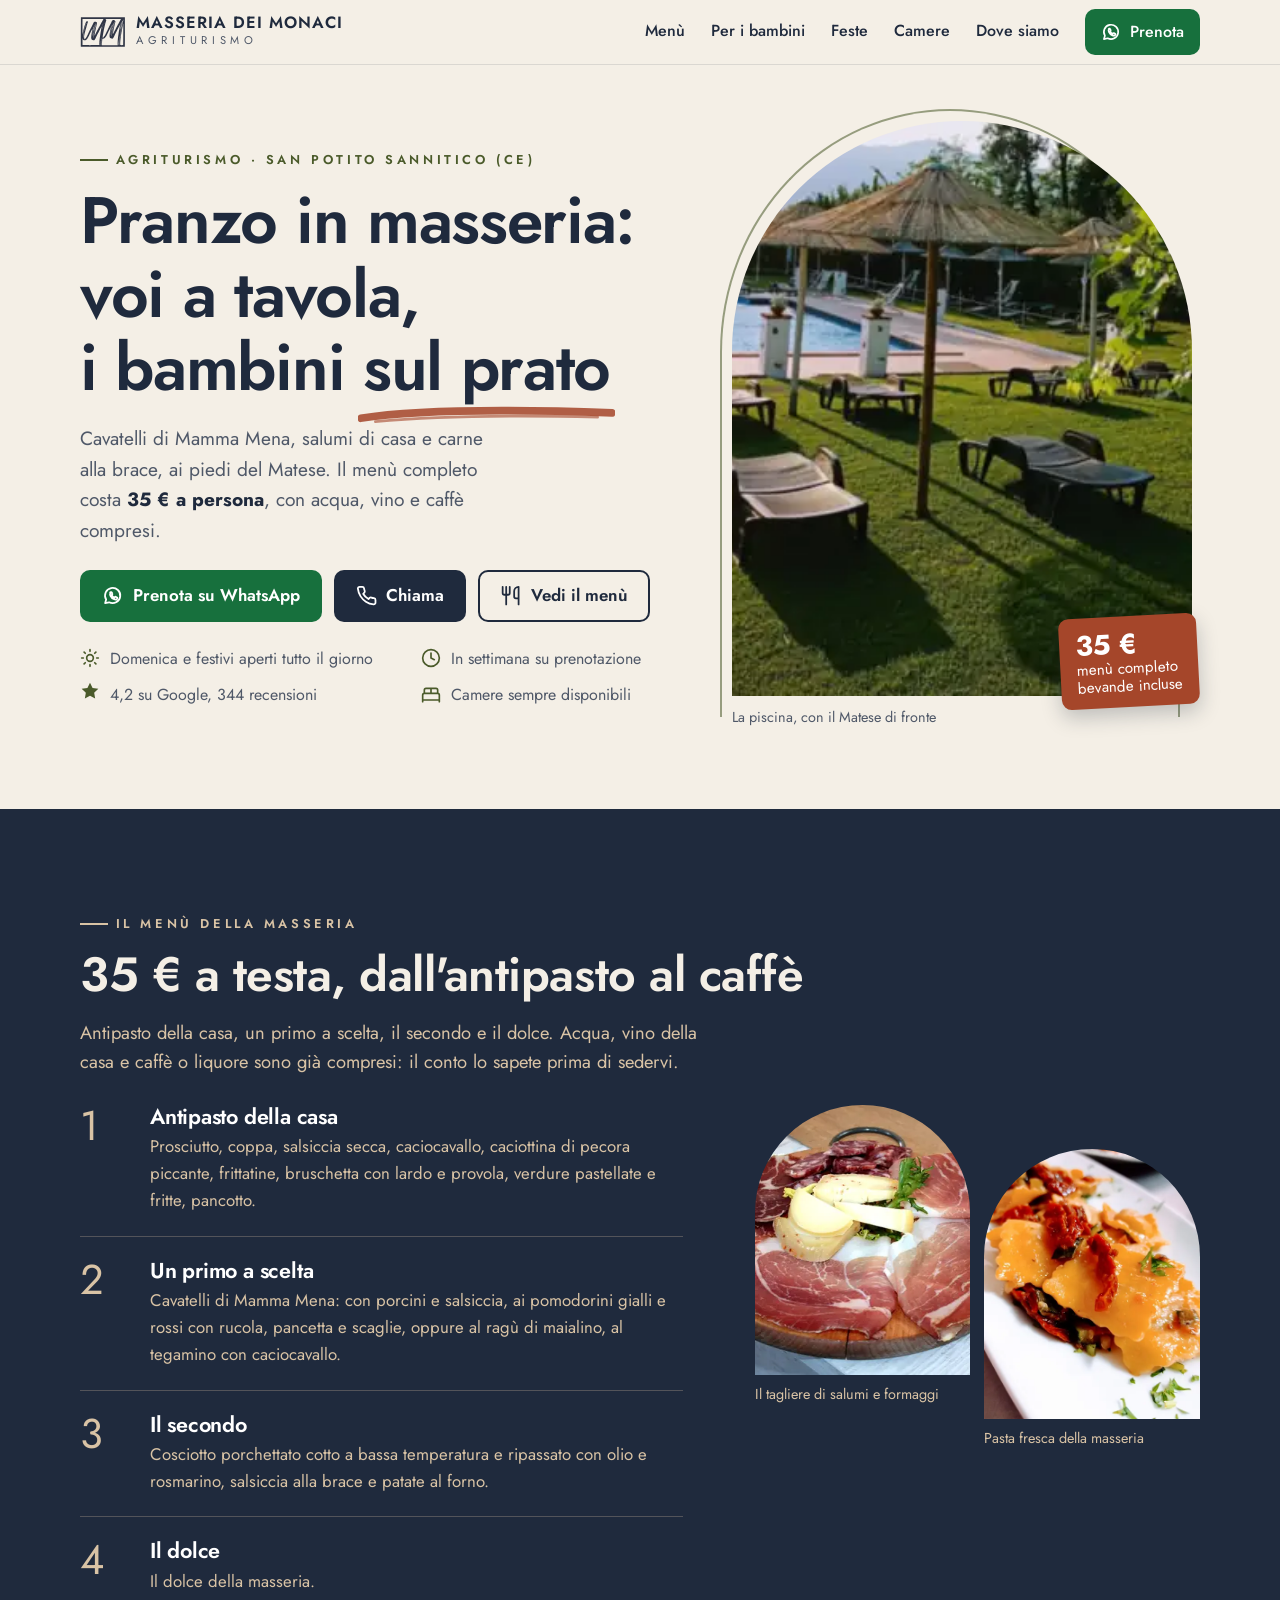
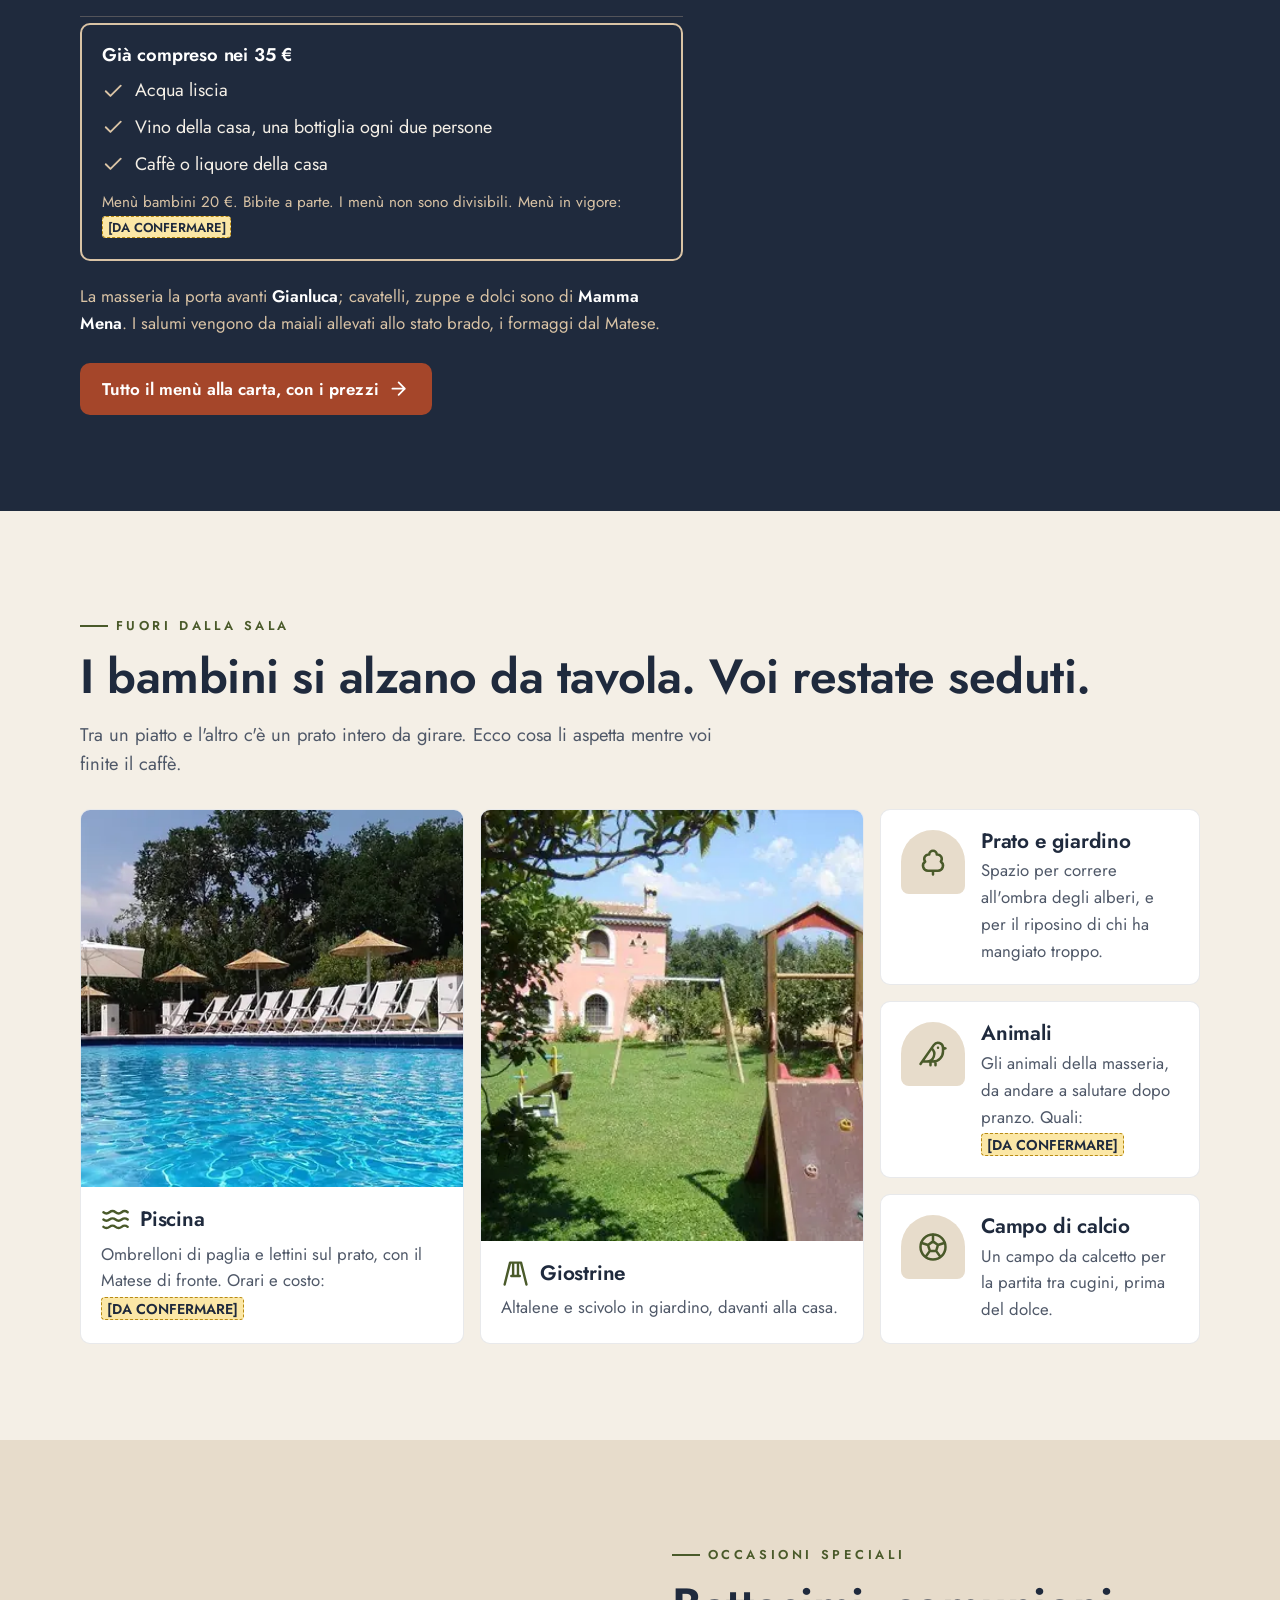
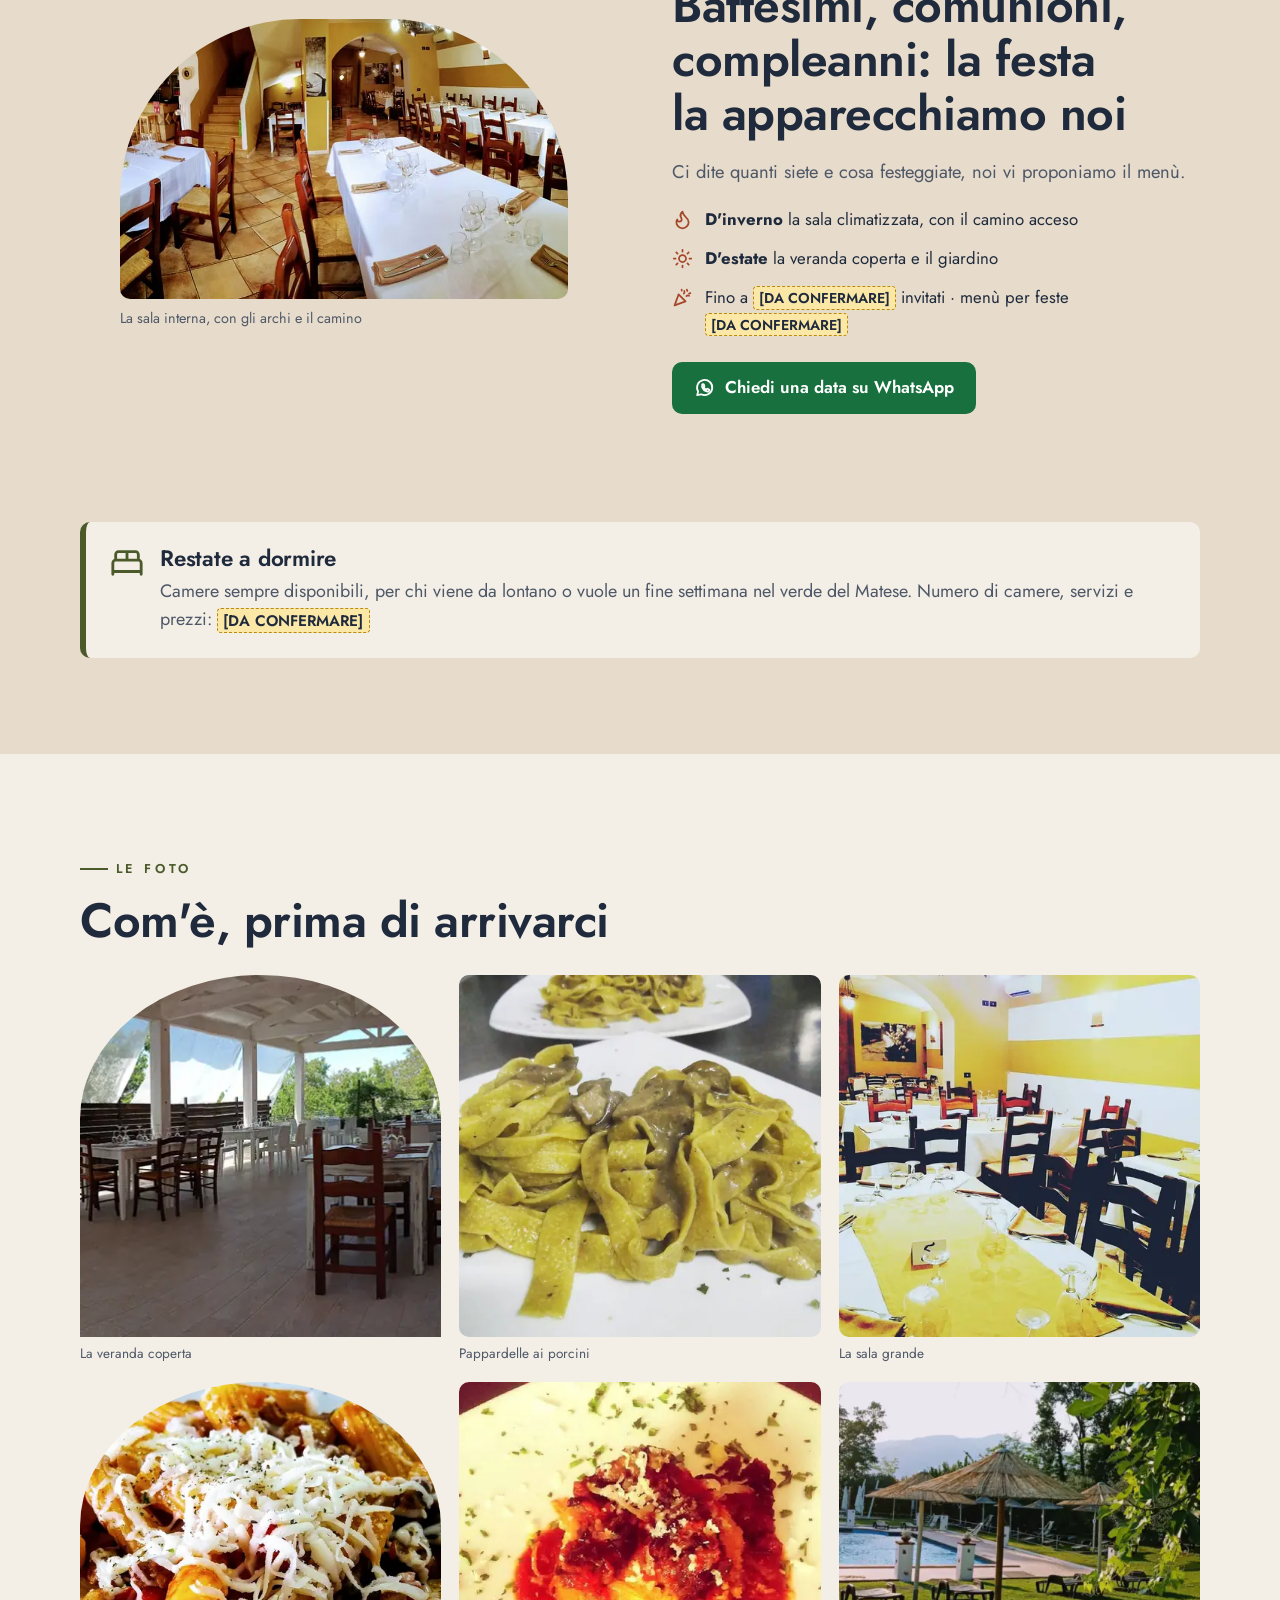
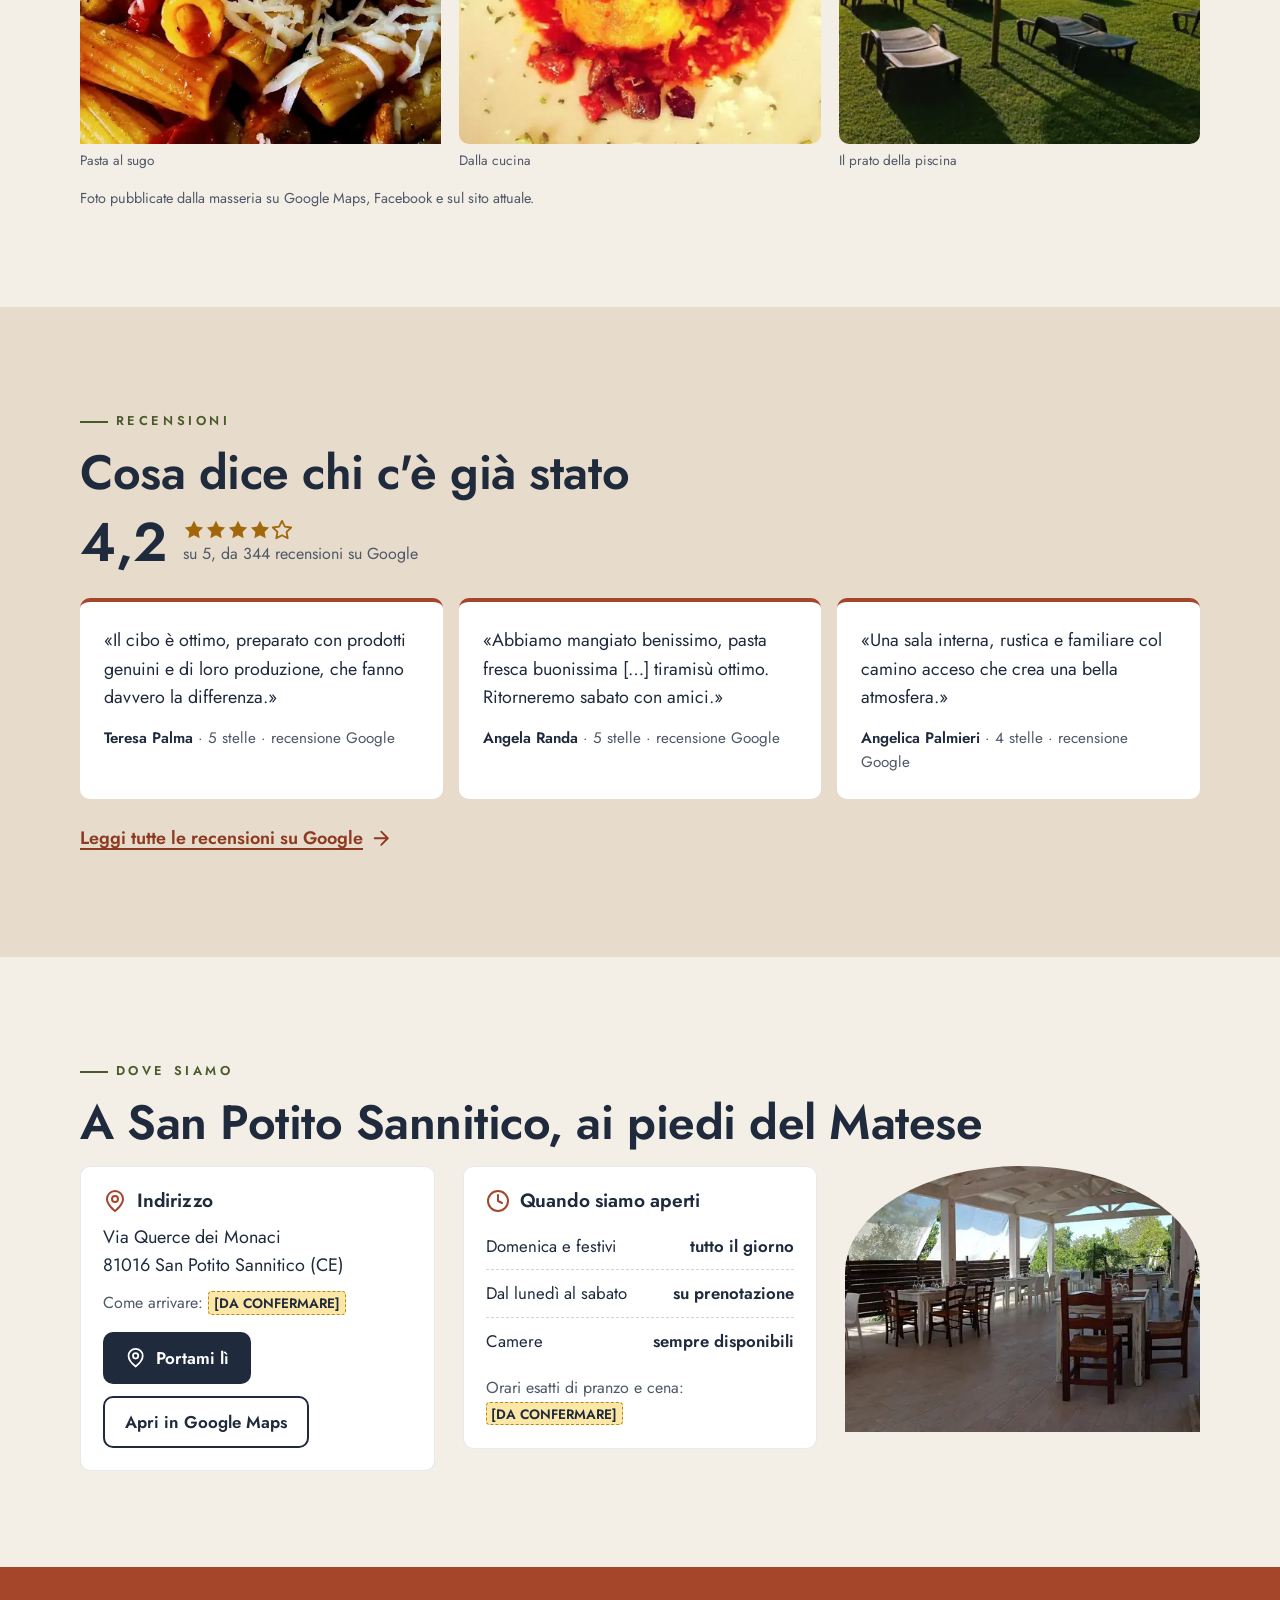
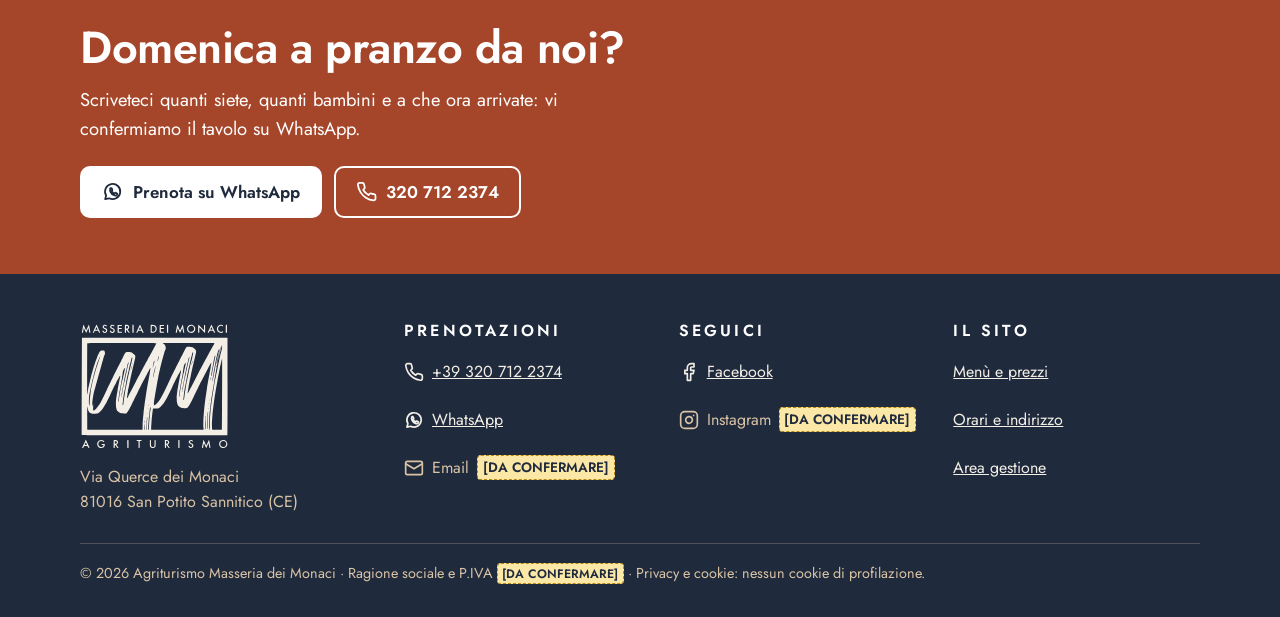
==== commit f1590835: "Tolta la barra fissa su mobile Co-Authored-By: Claude Sonnet 5.5 <noreply@anthropic.com>" ====
--- a/index.html
+++ b/index.html
@@ -21,7 +21,7 @@
 <link rel="preload" href="fonts/jost-latin-var.woff2" as="font" type="font/woff2" crossorigin>
 <link rel="preload" as="image" media="(max-width:959px)" imagesrcset="img/piscina-matese-m-480.webp 480w, img/piscina-matese-m-680.webp 680w" imagesizes="calc(100vw - 40px)" fetchpriority="high">
 <link rel="preload" as="image" media="(min-width:960px)" imagesrcset="img/piscina-matese-680.webp 680w, img/piscina-matese-1100.webp 1100w" imagesizes="460px" fetchpriority="high">
-<style>@font-face{font-family:"Jost";font-style:normal;font-weight:400 700;font-display:swap;src:url(fonts/jost-latin-var.woff2) format("woff2")}:root{--notte:#1f2a3d;--notte-2:#28354b;--tufo:#f4efe6;--pietra:#e7dccb;--ardesia:#4f5868;--oliva:#4a5a2a;--cotto:#a5462a;--cotto-scuro:#8c3a22;--wa:#17703d;--wa-scuro:#125c32;--sabbia:#d9c3a5;--bianco:#fff;--r:10px;--arco:50% 50% 0 0/40% 40% 0 0;--gutter:20px;--max:1160px;--f:"Jost",ui-sans-serif,system-ui,-apple-system,"Segoe UI",Roboto,Arial,sans-serif}*,*::before,*::after{box-sizing:border-box}html{-webkit-text-size-adjust:100%;scroll-behavior:smooth;scroll-padding-top:76px}@media (prefers-reduced-motion:reduce){html{scroll-behavior:auto}*{transition:none!important;animation:none!important}}body{margin:0;background:var(--tufo);color:var(--notte);font:400 1.125rem/1.6 var(--f);padding-bottom:76px}img{display:block;max-width:100%;height:auto}a{color:inherit}h1,h2,h3{font-weight:600;line-height:1.12;margin:0;letter-spacing:-.01em;text-wrap:balance}p{margin:0}.wrap{max-width:var(--max);margin:0 auto;padding:0 var(--gutter)}.sr{position:absolute;width:1px;height:1px;overflow:hidden;clip:rect(0 0 0 0);white-space:nowrap}.skip{position:absolute;left:-999px;top:8px;background:var(--notte);color:#fff;padding:10px 14px;border-radius:var(--r);z-index:99}.skip:focus{left:8px}:focus-visible{outline:3px solid var(--cotto);outline-offset:3px}.ico{width:1.25em;height:1.25em;flex:none;fill:none;stroke:currentColor;stroke-width:2;stroke-linecap:round;stroke-linejoin:round}.ico.pieno{fill:currentColor;stroke:none}mark.dc{background:#fbe7a6;color:var(--notte);padding:.05em .35em;border-radius:4px;font-size:.85em;font-weight:600;white-space:nowrap;border:1px dashed #b88a12}.occhiello{display:inline-flex;align-items:center;gap:.6em;font-size:.8rem;font-weight:600;letter-spacing:.28em;text-transform:uppercase;color:var(--oliva);margin-bottom:14px}.occhiello::before{content:"";width:28px;height:2px;background:currentColor}.scuro .occhiello{color:var(--sabbia)}.pennello{position:relative;display:inline}.pennello::after{content:"";position:absolute;left:-2%;right:-2%;bottom:-.16em;height:.34em;z-index:-1;background:url("data:image/svg+xml,%3Csvg xmlns='http://www.w3.org/2000/svg' viewBox='0 0 300 20' preserveAspectRatio='none'%3E%3Cpath d='M3 13C60 6 150 4 297 8' stroke='%23a5462a' stroke-width='7' fill='none' stroke-linecap='round' opacity='.85'/%3E%3Cpath d='M20 16C90 11 180 10 280 12' stroke='%23a5462a' stroke-width='2.5' fill='none' stroke-linecap='round' opacity='.6'/%3E%3C/svg%3E") no-repeat center/100% 100%}.titolo-h1,.pennello{isolation:isolate}.btn{display:inline-flex;align-items:center;justify-content:center;gap:.55em;min-height:52px;padding:12px 20px;border-radius:var(--r);font:600 1.0625rem/1.2 var(--f);text-decoration:none;border:2px solid transparent;cursor:pointer;transition:background-color .18s,color .18s,border-color .18s,transform .12s}.btn:active{transform:translateY(1px)}.btn-wa{background:var(--wa);color:#fff}.btn-wa:hover{background:var(--wa-scuro)}.btn-cotto{background:var(--cotto);color:#fff}.btn-cotto:hover{background:var(--cotto-scuro)}.btn-notte{background:var(--notte);color:#fff}.btn-notte:hover{background:var(--notte-2)}.btn-linea{border-color:var(--notte);color:var(--notte);background:transparent}.btn-linea:hover{background:var(--notte);color:#fff}.scuro .btn-linea{border-color:var(--sabbia);color:var(--sabbia)}.scuro .btn-linea:hover{background:var(--sabbia);color:var(--notte)}.link{display:inline-flex;align-items:center;gap:.4em;font-weight:600;color:var(--cotto);text-decoration:underline;text-underline-offset:4px;text-decoration-thickness:2px;min-height:44px}.scuro .link{color:var(--sabbia)}.pietra .link{color:var(--cotto-scuro)}.testata{position:sticky;top:0;z-index:20;background:rgba(244,239,230,.96);border-bottom:1px solid rgba(31,42,61,.12)}.testata .wrap{display:flex;align-items:center;justify-content:space-between;gap:16px;min-height:64px}.marca{display:flex;align-items:center;gap:10px;text-decoration:none;color:var(--notte)}.marca img{width:46px;height:30px}.marca b{display:block;font-size:1.02rem;font-weight:600;letter-spacing:.06em;text-transform:uppercase;line-height:1.1}.marca small{display:block;font-size:.7rem;letter-spacing:.42em;text-transform:uppercase;color:var(--ardesia)}.nav{display:none}.testata-tel{display:inline-flex;align-items:center;justify-content:center;width:48px;height:48px;border-radius:var(--r);border:2px solid var(--notte);color:var(--notte)}@media (min-width:960px){.nav{display:flex;align-items:center;gap:26px}.nav a{font-size:1rem;font-weight:500;text-decoration:none;padding:10px 0;border-bottom:2px solid transparent}.nav a:hover{border-color:var(--cotto)}.nav .btn{padding:10px 16px;min-height:46px;border:0}.testata-tel{display:none}}.barra{position:fixed;left:0;right:0;bottom:0;z-index:30;display:grid;grid-template-columns:1.25fr 1fr 1fr;gap:8px;padding:10px 12px calc(10px + env(safe-area-inset-bottom));background:var(--notte);box-shadow:0 -6px 20px rgba(31,42,61,.18)}.barra a{display:flex;align-items:center;justify-content:center;gap:.45em;min-height:52px;border-radius:var(--r);font-weight:600;font-size:1rem;text-decoration:none;color:#fff;background:var(--notte-2)}.barra a.wa{background:var(--wa)}@media (min-width:960px){.barra{display:none}body{padding-bottom:0}}.hero{padding:28px 0 48px;overflow:hidden}.hero .wrap{display:grid;gap:30px}.hero h1{font-size:clamp(2.35rem,9vw,4.1rem);font-weight:600;letter-spacing:-.02em;margin-bottom:18px}.hero .sotto{font-size:1.2rem;color:var(--ardesia);max-width:36ch;margin-bottom:24px}.hero .sotto strong{color:var(--notte)}.cta{display:flex;flex-wrap:wrap;gap:12px}.cta .btn{flex:1 1 220px}.cta .btn-linea{flex:1 1 140px}.fiducia{list-style:none;margin:24px 0 0;padding:0;display:grid;gap:10px;font-size:1rem;color:var(--ardesia)}.fiducia li{display:flex;align-items:center;gap:10px}.fiducia .ico{color:var(--oliva)}.fiducia .stelle{color:#a3670b}.hero-foto{position:relative;margin:0 auto;width:100%;order:-1}.hero-foto::before{content:"";position:absolute;inset:-10px 10px 10px -10px;border:2px solid var(--oliva);border-radius:var(--arco);border-bottom:0;opacity:.55}.hero-foto picture{display:block;position:relative}.hero-foto img{position:relative;width:100%;aspect-ratio:4/3;object-fit:cover;border-radius:var(--arco)}.hero-foto figcaption{display:none}.timbro{position:absolute;right:-4px;bottom:-14px;background:var(--cotto);color:#fff;padding:12px 16px;border-radius:var(--r);transform:rotate(-3deg);box-shadow:0 8px 20px rgba(31,42,61,.25);line-height:1.15;font-size:.95rem}.timbro b{display:block;font-size:1.75rem;font-weight:700}@media (max-width:959px){.hero{padding-top:22px}.hero .occhiello{letter-spacing:.16em}}@media (min-width:960px){.hero{padding:56px 0 80px}.hero-foto{order:0;width:min(100%,460px)}.hero-foto::before{inset:-12px 12px 12px -12px}.hero-foto img{aspect-ratio:4/5}.hero-foto figcaption{display:block;position:relative;margin-top:10px;font-size:.9rem;color:var(--ardesia)}.timbro{right:-6px;bottom:22px}.hero .wrap{grid-template-columns:1.1fr .9fr;align-items:center;gap:64px}.cta .btn{flex:0 1 auto}.fiducia{grid-template-columns:auto auto;column-gap:28px}}.sez{padding:64px 0}.sez h2{font-size:clamp(2rem,7vw,3rem);margin-bottom:16px}.intro{font-size:1.15rem;color:var(--ardesia);max-width:58ch}.scuro{background:var(--notte);color:var(--tufo)}.scuro .intro{color:var(--sabbia)}.pietra{background:var(--pietra)}@media (min-width:960px){.sez{padding:96px 0}}.menu-grid{display:grid;gap:40px;margin-top:28px}.portate{list-style:none;margin:0;padding:0;display:grid;gap:22px}.portate li{display:grid;grid-template-columns:56px 1fr;gap:4px 14px;padding-bottom:22px;border-bottom:1px solid rgba(217,195,165,.28)}.portate .n{grid-row:span 2;font-size:2.6rem;font-weight:400;line-height:1;color:var(--sabbia)}.portate h3{font-size:1.35rem;color:#fff}.portate p{color:var(--sabbia);font-size:1.05rem}.incluso{margin-top:6px;padding:20px;border:2px solid var(--sabbia);border-radius:var(--r)}.incluso h3{font-size:1.15rem;margin-bottom:10px;color:#fff}.incluso ul{list-style:none;margin:0;padding:0;display:grid;gap:8px}.incluso li{display:flex;gap:10px;align-items:flex-start;color:var(--tufo)}.incluso li .ico{color:var(--sabbia);margin-top:.2em}.incluso .nota{margin-top:12px;font-size:.95rem;color:var(--sabbia)}.prezzo-grande{display:flex;align-items:baseline;gap:12px;margin:8px 0 22px}.prezzo-grande b{white-space:nowrap;font-size:3.6rem;font-weight:600;line-height:1;color:#fff}.prezzo-grande span{color:var(--sabbia);font-size:1.05rem}.cucina{margin-top:22px;font-size:1.05rem;color:var(--sabbia)}.cucina strong{color:#fff;font-weight:600}.menu-foto{display:grid;grid-template-columns:1fr 1fr;gap:14px;align-self:start}.menu-foto figure{margin:0}.menu-foto img{width:100%;aspect-ratio:4/5;object-fit:cover;border-radius:var(--arco)}.menu-foto figure:nth-child(2){margin-top:44px}.menu-foto figcaption{font-size:.9rem;color:var(--sabbia);margin-top:8px}.menu-azioni{display:flex;flex-wrap:wrap;gap:12px;margin-top:26px}@media (min-width:960px){.menu-grid{grid-template-columns:1.15fr .85fr;gap:72px}}.fam{display:grid;gap:16px;margin-top:30px}.scheda{background:var(--bianco);border-radius:var(--r);overflow:hidden;border:1px solid rgba(31,42,61,.1)}.scheda img{width:100%;aspect-ratio:4/3;object-fit:cover}.scheda .testo{padding:18px 20px 22px}.scheda h3{display:flex;align-items:center;gap:10px;font-size:1.3rem;margin-bottom:6px}.scheda h3 .ico{color:var(--oliva);width:1.4em;height:1.4em}.scheda p{color:var(--ardesia);font-size:1.05rem}.scheda.icona{display:grid;grid-template-columns:64px 1fr;gap:16px;align-items:start;padding:20px}.scheda.icona .tondo{width:64px;height:64px;border-radius:50% 50% 8px 8px;background:var(--pietra);display:grid;place-items:center;color:var(--oliva)}.scheda.icona .tondo .ico{width:30px;height:30px}.scheda.icona .testo{padding:0}.scheda.icona h3{margin-bottom:4px}@media (min-width:700px){.fam{grid-template-columns:1fr 1fr}.fam .grande{grid-row:span 2;display:flex;flex-direction:column}.fam .grande img{flex:1;min-height:220px;aspect-ratio:auto}}@media (min-width:1000px){.fam{grid-template-columns:1.2fr 1.2fr 1fr}.fam .grande{grid-row:span 3}}.feste{display:grid;gap:32px;align-items:center}.feste-foto img{width:100%;aspect-ratio:16/10;object-fit:cover;border-radius:180px 180px var(--r) var(--r)}.feste-foto figcaption{font-size:.9rem;color:var(--ardesia);margin-top:8px}.spazi{list-style:none;margin:20px 0 24px;padding:0;display:grid;gap:12px}.spazi li{display:flex;gap:12px;align-items:flex-start;font-size:1.05rem}.spazi .ico{color:var(--cotto);margin-top:.2em}.camere{margin-top:44px;display:grid;grid-template-columns:auto 1fr;gap:16px;align-items:start;padding:24px;background:var(--tufo);border-radius:var(--r);border-left:6px solid var(--oliva)}.camere .ico{width:34px;height:34px;color:var(--oliva)}.camere h3{font-size:1.4rem;margin-bottom:6px}.camere p{color:var(--ardesia)}@media (min-width:960px){.feste{grid-template-columns:1fr 1fr;gap:64px}.camere{grid-column:1/-1}}.galleria{display:grid;grid-template-columns:1fr 1fr;gap:12px;margin-top:28px}.galleria figure{margin:0;position:relative}.galleria img{width:100%;aspect-ratio:1;object-fit:cover;border-radius:var(--r)}.galleria figure:nth-child(3n+1) img{border-radius:var(--arco)}.galleria figcaption{font-size:.85rem;color:var(--ardesia);margin-top:6px}.fonte-foto{margin-top:16px;font-size:.9rem;color:var(--ardesia)}@media (min-width:860px){.galleria{grid-template-columns:repeat(3,1fr);gap:18px}}.voto{display:flex;align-items:center;gap:16px;margin:8px 0 28px}.voto b{font-size:3.4rem;font-weight:600;line-height:1}.voto .stelle{display:flex;color:#a3670b}.voto .stelle .ico{width:22px;height:22px}.voto small{display:block;color:var(--ardesia);font-size:1rem}.recensioni{display:grid;gap:16px}.recensioni blockquote{margin:0;padding:24px;background:var(--bianco);border-radius:var(--r);border-top:4px solid var(--cotto)}.recensioni blockquote p{font-size:1.12rem}.recensioni footer{margin-top:14px;font-size:.95rem;color:var(--ardesia)}.recensioni footer b{color:var(--notte);font-weight:600}@media (min-width:900px){.recensioni{grid-template-columns:repeat(3,1fr)}}.dove{display:grid;gap:28px}.blocco{background:var(--bianco);border-radius:var(--r);padding:22px;border:1px solid rgba(31,42,61,.1)}.blocco h3{display:flex;align-items:center;gap:10px;font-size:1.2rem;margin-bottom:10px}.blocco h3 .ico{color:var(--cotto)}.orari{list-style:none;margin:0;padding:0}.orari li{display:flex;justify-content:space-between;gap:12px;padding:10px 0;border-bottom:1px dashed rgba(31,42,61,.2);font-size:1.05rem}.orari li:last-child{border:0}.orari span:last-child{font-weight:600;text-align:right}.dove .cta{margin-top:16px}.dove-foto img{width:100%;aspect-ratio:4/3;object-fit:cover;border-radius:var(--arco)}@media (min-width:960px){.dove{grid-template-columns:1fr 1fr 1fr;align-items:start}}.chiusura{background:var(--cotto);color:#fff;padding:56px 0;text-align:left}.chiusura h2{font-size:clamp(1.9rem,6vw,2.8rem);margin-bottom:12px}.chiusura p{font-size:1.15rem;max-width:50ch;margin-bottom:22px}.chiusura .btn-bianco{background:#fff;color:var(--notte)}.chiusura .btn-bianco:hover{background:var(--tufo)}.chiusura .btn-linea{border-color:#fff;color:#fff}.chiusura .btn-linea:hover{background:#fff;color:var(--cotto)}.piede{background:var(--notte);color:var(--sabbia);padding:48px 0 32px;font-size:1rem}.piede .wrap{display:grid;gap:28px}.piede img{width:150px;height:auto}.piede h3{color:#fff;font-size:1rem;letter-spacing:.2em;text-transform:uppercase;margin-bottom:10px}.piede ul{list-style:none;margin:0;padding:0;display:grid;gap:4px}.piede a{color:var(--tufo);display:inline-flex;align-items:center;gap:8px;min-height:44px}.piede .legale{grid-column:1/-1;border-top:1px solid rgba(217,195,165,.25);padding-top:18px;font-size:.9rem}@media (min-width:860px){.piede .wrap{grid-template-columns:1.2fr 1fr 1fr 1fr}}.m-hero{padding-top:28px;padding-bottom:20px}.m-hero h1{font-size:clamp(2.2rem,8vw,3.4rem);margin-bottom:10px}.m-hero p{color:var(--ardesia);font-size:1.1rem}.schede-cat{position:sticky;top:64px;z-index:15;background:var(--tufo);border-bottom:1px solid rgba(31,42,61,.12)}.schede-cat ul{list-style:none;margin:0 auto;padding:10px var(--gutter);display:flex;gap:8px;overflow-x:auto;scrollbar-width:none;max-width:var(--max)}.schede-cat ul::-webkit-scrollbar{display:none}.schede-cat a{display:inline-flex;align-items:center;min-height:44px;padding:8px 14px;border-radius:var(--r);border:2px solid rgba(31,42,61,.25);text-decoration:none;font-weight:600;font-size:1rem;white-space:nowrap}.schede-cat a:hover,.schede-cat a.attiva{background:var(--notte);border-color:var(--notte);color:#fff}.m-cat{padding:34px 0 8px}.m-cat h2{font-size:clamp(1.7rem,6vw,2.3rem);margin-bottom:6px}.m-cat .nota-cat{color:var(--ardesia);font-size:1rem;margin-bottom:12px}.piatti{list-style:none;margin:0;padding:0}.piatti li{padding:16px 0;border-bottom:1px solid rgba(31,42,61,.14)}.piatti .riga{display:flex;align-items:baseline;gap:10px}.piatti .nome{font-weight:600;font-size:1.15rem}.piatti .puntini{flex:1;border-bottom:2px dotted rgba(31,42,61,.3);transform:translateY(-4px);min-width:16px}.piatti .prezzo{font-weight:600;font-size:1.15rem;color:var(--cotto);white-space:nowrap}.piatti .desc{color:var(--ardesia);font-size:1.02rem;margin-top:4px}.fisso{background:var(--notte);color:var(--tufo);border-radius:var(--r);padding:26px 22px;margin-top:8px}.fisso h2{color:#fff}.fisso .portate{margin-top:18px}.fisso .portate li{grid-template-columns:44px 1fr}.fisso .portate .n{font-size:2rem}.allergeni{margin:32px 0 8px;padding:18px 20px;background:var(--pietra);border-radius:var(--r);font-size:1.02rem}.m-fine{padding:28px 0 48px}.m-wrap{max-width:780px}.pannello{max-width:780px}.p-avviso{margin:18px 0;padding:14px 16px;border-radius:var(--r);background:#fbe7a6;border:1px dashed #b88a12;font-size:1rem}.p-voce{display:grid;grid-template-columns:1fr 110px;gap:10px;padding:14px 0;border-bottom:1px solid rgba(31,42,61,.14);align-items:end}.p-voce label{display:block;font-size:.9rem;font-weight:600;color:var(--ardesia);margin-bottom:4px}.p-voce input[type=text]{width:100%;min-height:48px;padding:10px 12px;font:500 1.05rem var(--f);color:var(--notte);border:2px solid rgba(31,42,61,.25);border-radius:8px;background:#fff}.p-voce .disp{grid-column:1/-1;display:flex;align-items:center;gap:10px;font-size:1rem;min-height:44px}.p-voce .disp input{width:22px;height:22px;accent-color:var(--oliva)}.p-azioni{position:sticky;bottom:86px;display:flex;gap:10px;margin-top:20px;padding:12px 0;background:var(--tufo)}.toast{position:fixed;left:50%;bottom:150px;transform:translateX(-50%);background:var(--notte);color:#fff;padding:14px 18px;border-radius:var(--r);max-width:90vw;font-size:1rem;opacity:0;pointer-events:none;transition:opacity .2s}.toast.on{opacity:1}@media (min-width:960px){.p-azioni{bottom:0}.toast{bottom:40px}}</style>
+<style>@font-face{font-family:"Jost";font-style:normal;font-weight:400 700;font-display:swap;src:url(fonts/jost-latin-var.woff2) format("woff2")}:root{--notte:#1f2a3d;--notte-2:#28354b;--tufo:#f4efe6;--pietra:#e7dccb;--ardesia:#4f5868;--oliva:#4a5a2a;--cotto:#a5462a;--cotto-scuro:#8c3a22;--wa:#17703d;--wa-scuro:#125c32;--sabbia:#d9c3a5;--bianco:#fff;--r:10px;--arco:50% 50% 0 0/40% 40% 0 0;--gutter:20px;--max:1160px;--f:"Jost",ui-sans-serif,system-ui,-apple-system,"Segoe UI",Roboto,Arial,sans-serif}*,*::before,*::after{box-sizing:border-box}html{-webkit-text-size-adjust:100%;scroll-behavior:smooth;scroll-padding-top:76px}@media (prefers-reduced-motion:reduce){html{scroll-behavior:auto}*{transition:none!important;animation:none!important}}body{margin:0;background:var(--tufo);color:var(--notte);font:400 1.125rem/1.6 var(--f)}img{display:block;max-width:100%;height:auto}a{color:inherit}h1,h2,h3{font-weight:600;line-height:1.12;margin:0;letter-spacing:-.01em;text-wrap:balance}p{margin:0}.wrap{max-width:var(--max);margin:0 auto;padding:0 var(--gutter)}.sr{position:absolute;width:1px;height:1px;overflow:hidden;clip:rect(0 0 0 0);white-space:nowrap}.skip{position:absolute;left:-999px;top:8px;background:var(--notte);color:#fff;padding:10px 14px;border-radius:var(--r);z-index:99}.skip:focus{left:8px}:focus-visible{outline:3px solid var(--cotto);outline-offset:3px}.ico{width:1.25em;height:1.25em;flex:none;fill:none;stroke:currentColor;stroke-width:2;stroke-linecap:round;stroke-linejoin:round}.ico.pieno{fill:currentColor;stroke:none}mark.dc{background:#fbe7a6;color:var(--notte);padding:.05em .35em;border-radius:4px;font-size:.85em;font-weight:600;white-space:nowrap;border:1px dashed #b88a12}.occhiello{display:inline-flex;align-items:center;gap:.6em;font-size:.8rem;font-weight:600;letter-spacing:.28em;text-transform:uppercase;color:var(--oliva);margin-bottom:14px}.occhiello::before{content:"";width:28px;height:2px;background:currentColor}.scuro .occhiello{color:var(--sabbia)}.pennello{position:relative;display:inline}.pennello::after{content:"";position:absolute;left:-2%;right:-2%;bottom:-.16em;height:.34em;z-index:-1;background:url("data:image/svg+xml,%3Csvg xmlns='http://www.w3.org/2000/svg' viewBox='0 0 300 20' preserveAspectRatio='none'%3E%3Cpath d='M3 13C60 6 150 4 297 8' stroke='%23a5462a' stroke-width='7' fill='none' stroke-linecap='round' opacity='.85'/%3E%3Cpath d='M20 16C90 11 180 10 280 12' stroke='%23a5462a' stroke-width='2.5' fill='none' stroke-linecap='round' opacity='.6'/%3E%3C/svg%3E") no-repeat center/100% 100%}.titolo-h1,.pennello{isolation:isolate}.btn{display:inline-flex;align-items:center;justify-content:center;gap:.55em;min-height:52px;padding:12px 20px;border-radius:var(--r);font:600 1.0625rem/1.2 var(--f);text-decoration:none;border:2px solid transparent;cursor:pointer;transition:background-color .18s,color .18s,border-color .18s,transform .12s}.btn:active{transform:translateY(1px)}.btn-wa{background:var(--wa);color:#fff}.btn-wa:hover{background:var(--wa-scuro)}.btn-cotto{background:var(--cotto);color:#fff}.btn-cotto:hover{background:var(--cotto-scuro)}.btn-notte{background:var(--notte);color:#fff}.btn-notte:hover{background:var(--notte-2)}.btn-linea{border-color:var(--notte);color:var(--notte);background:transparent}.btn-linea:hover{background:var(--notte);color:#fff}.scuro .btn-linea{border-color:var(--sabbia);color:var(--sabbia)}.scuro .btn-linea:hover{background:var(--sabbia);color:var(--notte)}.link{display:inline-flex;align-items:center;gap:.4em;font-weight:600;color:var(--cotto);text-decoration:underline;text-underline-offset:4px;text-decoration-thickness:2px;min-height:44px}.scuro .link{color:var(--sabbia)}.pietra .link{color:var(--cotto-scuro)}.testata{position:sticky;top:0;z-index:20;background:rgba(244,239,230,.96);border-bottom:1px solid rgba(31,42,61,.12)}.testata .wrap{display:flex;align-items:center;justify-content:space-between;gap:16px;min-height:64px}.marca{display:flex;align-items:center;gap:10px;text-decoration:none;color:var(--notte)}.marca img{width:46px;height:30px}.marca b{display:block;font-size:1.02rem;font-weight:600;letter-spacing:.06em;text-transform:uppercase;line-height:1.1}.marca small{display:block;font-size:.7rem;letter-spacing:.42em;text-transform:uppercase;color:var(--ardesia)}.nav{display:none}.testata-tel{display:inline-flex;align-items:center;justify-content:center;width:48px;height:48px;border-radius:var(--r);border:2px solid var(--notte);color:var(--notte)}@media (min-width:960px){.nav{display:flex;align-items:center;gap:26px}.nav a{font-size:1rem;font-weight:500;text-decoration:none;padding:10px 0;border-bottom:2px solid transparent}.nav a:hover{border-color:var(--cotto)}.nav .btn{padding:10px 16px;min-height:46px;border:0}.testata-tel{display:none}}.hero{padding:28px 0 48px;overflow:hidden}.hero .wrap{display:grid;gap:30px}.hero h1{font-size:clamp(2.35rem,9vw,4.1rem);font-weight:600;letter-spacing:-.02em;margin-bottom:18px}.hero .sotto{font-size:1.2rem;color:var(--ardesia);max-width:36ch;margin-bottom:24px}.hero .sotto strong{color:var(--notte)}.cta{display:flex;flex-wrap:wrap;gap:12px}.cta .btn{flex:1 1 220px}.cta .btn-linea{flex:1 1 140px}.fiducia{list-style:none;margin:24px 0 0;padding:0;display:grid;gap:10px;font-size:1rem;color:var(--ardesia)}.fiducia li{display:flex;align-items:center;gap:10px}.fiducia .ico{color:var(--oliva)}.fiducia .stelle{color:#a3670b}.hero-foto{position:relative;margin:0 auto;width:100%;order:-1}.hero-foto::before{content:"";position:absolute;inset:-10px 10px 10px -10px;border:2px solid var(--oliva);border-radius:var(--arco);border-bottom:0;opacity:.55}.hero-foto picture{display:block;position:relative}.hero-foto img{position:relative;width:100%;aspect-ratio:4/3;object-fit:cover;border-radius:var(--arco)}.hero-foto figcaption{display:none}.timbro{position:absolute;right:-4px;bottom:-14px;background:var(--cotto);color:#fff;padding:12px 16px;border-radius:var(--r);transform:rotate(-3deg);box-shadow:0 8px 20px rgba(31,42,61,.25);line-height:1.15;font-size:.95rem}.timbro b{display:block;font-size:1.75rem;font-weight:700}@media (max-width:959px){.hero{padding-top:22px}.hero .occhiello{letter-spacing:.16em}}@media (min-width:960px){.hero{padding:56px 0 80px}.hero-foto{order:0;width:min(100%,460px)}.hero-foto::before{inset:-12px 12px 12px -12px}.hero-foto img{aspect-ratio:4/5}.hero-foto figcaption{display:block;position:relative;margin-top:10px;font-size:.9rem;color:var(--ardesia)}.timbro{right:-6px;bottom:22px}.hero .wrap{grid-template-columns:1.1fr .9fr;align-items:center;gap:64px}.cta .btn{flex:0 1 auto}.fiducia{grid-template-columns:auto auto;column-gap:28px}}.sez{padding:64px 0}.sez h2{font-size:clamp(2rem,7vw,3rem);margin-bottom:16px}.intro{font-size:1.15rem;color:var(--ardesia);max-width:58ch}.scuro{background:var(--notte);color:var(--tufo)}.scuro .intro{color:var(--sabbia)}.pietra{background:var(--pietra)}@media (min-width:960px){.sez{padding:96px 0}}.menu-grid{display:grid;gap:40px;margin-top:28px}.portate{list-style:none;margin:0;padding:0;display:grid;gap:22px}.portate li{display:grid;grid-template-columns:56px 1fr;gap:4px 14px;padding-bottom:22px;border-bottom:1px solid rgba(217,195,165,.28)}.portate .n{grid-row:span 2;font-size:2.6rem;font-weight:400;line-height:1;color:var(--sabbia)}.portate h3{font-size:1.35rem;color:#fff}.portate p{color:var(--sabbia);font-size:1.05rem}.incluso{margin-top:6px;padding:20px;border:2px solid var(--sabbia);border-radius:var(--r)}.incluso h3{font-size:1.15rem;margin-bottom:10px;color:#fff}.incluso ul{list-style:none;margin:0;padding:0;display:grid;gap:8px}.incluso li{display:flex;gap:10px;align-items:flex-start;color:var(--tufo)}.incluso li .ico{color:var(--sabbia);margin-top:.2em}.incluso .nota{margin-top:12px;font-size:.95rem;color:var(--sabbia)}.prezzo-grande{display:flex;align-items:baseline;gap:12px;margin:8px 0 22px}.prezzo-grande b{white-space:nowrap;font-size:3.6rem;font-weight:600;line-height:1;color:#fff}.prezzo-grande span{color:var(--sabbia);font-size:1.05rem}.cucina{margin-top:22px;font-size:1.05rem;color:var(--sabbia)}.cucina strong{color:#fff;font-weight:600}.menu-foto{display:grid;grid-template-columns:1fr 1fr;gap:14px;align-self:start}.menu-foto figure{margin:0}.menu-foto img{width:100%;aspect-ratio:4/5;object-fit:cover;border-radius:var(--arco)}.menu-foto figure:nth-child(2){margin-top:44px}.menu-foto figcaption{font-size:.9rem;color:var(--sabbia);margin-top:8px}.menu-azioni{display:flex;flex-wrap:wrap;gap:12px;margin-top:26px}@media (min-width:960px){.menu-grid{grid-template-columns:1.15fr .85fr;gap:72px}}.fam{display:grid;gap:16px;margin-top:30px}.scheda{background:var(--bianco);border-radius:var(--r);overflow:hidden;border:1px solid rgba(31,42,61,.1)}.scheda img{width:100%;aspect-ratio:4/3;object-fit:cover}.scheda .testo{padding:18px 20px 22px}.scheda h3{display:flex;align-items:center;gap:10px;font-size:1.3rem;margin-bottom:6px}.scheda h3 .ico{color:var(--oliva);width:1.4em;height:1.4em}.scheda p{color:var(--ardesia);font-size:1.05rem}.scheda.icona{display:grid;grid-template-columns:64px 1fr;gap:16px;align-items:start;padding:20px}.scheda.icona .tondo{width:64px;height:64px;border-radius:50% 50% 8px 8px;background:var(--pietra);display:grid;place-items:center;color:var(--oliva)}.scheda.icona .tondo .ico{width:30px;height:30px}.scheda.icona .testo{padding:0}.scheda.icona h3{margin-bottom:4px}@media (min-width:700px){.fam{grid-template-columns:1fr 1fr}.fam .grande{grid-row:span 2;display:flex;flex-direction:column}.fam .grande img{flex:1;min-height:220px;aspect-ratio:auto}}@media (min-width:1000px){.fam{grid-template-columns:1.2fr 1.2fr 1fr}.fam .grande{grid-row:span 3}}.feste{display:grid;gap:32px;align-items:center}.feste-foto img{width:100%;aspect-ratio:16/10;object-fit:cover;border-radius:180px 180px var(--r) var(--r)}.feste-foto figcaption{font-size:.9rem;color:var(--ardesia);margin-top:8px}.spazi{list-style:none;margin:20px 0 24px;padding:0;display:grid;gap:12px}.spazi li{display:flex;gap:12px;align-items:flex-start;font-size:1.05rem}.spazi .ico{color:var(--cotto);margin-top:.2em}.camere{margin-top:44px;display:grid;grid-template-columns:auto 1fr;gap:16px;align-items:start;padding:24px;background:var(--tufo);border-radius:var(--r);border-left:6px solid var(--oliva)}.camere .ico{width:34px;height:34px;color:var(--oliva)}.camere h3{font-size:1.4rem;margin-bottom:6px}.camere p{color:var(--ardesia)}@media (min-width:960px){.feste{grid-template-columns:1fr 1fr;gap:64px}.camere{grid-column:1/-1}}.galleria{display:grid;grid-template-columns:1fr 1fr;gap:12px;margin-top:28px}.galleria figure{margin:0;position:relative}.galleria img{width:100%;aspect-ratio:1;object-fit:cover;border-radius:var(--r)}.galleria figure:nth-child(3n+1) img{border-radius:var(--arco)}.galleria figcaption{font-size:.85rem;color:var(--ardesia);margin-top:6px}.fonte-foto{margin-top:16px;font-size:.9rem;color:var(--ardesia)}@media (min-width:860px){.galleria{grid-template-columns:repeat(3,1fr);gap:18px}}.voto{display:flex;align-items:center;gap:16px;margin:8px 0 28px}.voto b{font-size:3.4rem;font-weight:600;line-height:1}.voto .stelle{display:flex;color:#a3670b}.voto .stelle .ico{width:22px;height:22px}.voto small{display:block;color:var(--ardesia);font-size:1rem}.recensioni{display:grid;gap:16px}.recensioni blockquote{margin:0;padding:24px;background:var(--bianco);border-radius:var(--r);border-top:4px solid var(--cotto)}.recensioni blockquote p{font-size:1.12rem}.recensioni footer{margin-top:14px;font-size:.95rem;color:var(--ardesia)}.recensioni footer b{color:var(--notte);font-weight:600}@media (min-width:900px){.recensioni{grid-template-columns:repeat(3,1fr)}}.dove{display:grid;gap:28px}.blocco{background:var(--bianco);border-radius:var(--r);padding:22px;border:1px solid rgba(31,42,61,.1)}.blocco h3{display:flex;align-items:center;gap:10px;font-size:1.2rem;margin-bottom:10px}.blocco h3 .ico{color:var(--cotto)}.orari{list-style:none;margin:0;padding:0}.orari li{display:flex;justify-content:space-between;gap:12px;padding:10px 0;border-bottom:1px dashed rgba(31,42,61,.2);font-size:1.05rem}.orari li:last-child{border:0}.orari span:last-child{font-weight:600;text-align:right}.dove .cta{margin-top:16px}.dove-foto img{width:100%;aspect-ratio:4/3;object-fit:cover;border-radius:var(--arco)}@media (min-width:960px){.dove{grid-template-columns:1fr 1fr 1fr;align-items:start}}.chiusura{background:var(--cotto);color:#fff;padding:56px 0;text-align:left}.chiusura h2{font-size:clamp(1.9rem,6vw,2.8rem);margin-bottom:12px}.chiusura p{font-size:1.15rem;max-width:50ch;margin-bottom:22px}.chiusura .btn-bianco{background:#fff;color:var(--notte)}.chiusura .btn-bianco:hover{background:var(--tufo)}.chiusura .btn-linea{border-color:#fff;color:#fff}.chiusura .btn-linea:hover{background:#fff;color:var(--cotto)}.piede{background:var(--notte);color:var(--sabbia);padding:48px 0 32px;font-size:1rem}.piede .wrap{display:grid;gap:28px}.piede img{width:150px;height:auto}.piede h3{color:#fff;font-size:1rem;letter-spacing:.2em;text-transform:uppercase;margin-bottom:10px}.piede ul{list-style:none;margin:0;padding:0;display:grid;gap:4px}.piede a{color:var(--tufo);display:inline-flex;align-items:center;gap:8px;min-height:44px}.piede .legale{grid-column:1/-1;border-top:1px solid rgba(217,195,165,.25);padding-top:18px;font-size:.9rem}@media (min-width:860px){.piede .wrap{grid-template-columns:1.2fr 1fr 1fr 1fr}}.m-hero{padding-top:28px;padding-bottom:20px}.m-hero h1{font-size:clamp(2.2rem,8vw,3.4rem);margin-bottom:10px}.m-hero p{color:var(--ardesia);font-size:1.1rem}.schede-cat{position:sticky;top:64px;z-index:15;background:var(--tufo);border-bottom:1px solid rgba(31,42,61,.12)}.schede-cat ul{list-style:none;margin:0 auto;padding:10px var(--gutter);display:flex;gap:8px;overflow-x:auto;scrollbar-width:none;max-width:var(--max)}.schede-cat ul::-webkit-scrollbar{display:none}.schede-cat a{display:inline-flex;align-items:center;min-height:44px;padding:8px 14px;border-radius:var(--r);border:2px solid rgba(31,42,61,.25);text-decoration:none;font-weight:600;font-size:1rem;white-space:nowrap}.schede-cat a:hover,.schede-cat a.attiva{background:var(--notte);border-color:var(--notte);color:#fff}.m-cat{padding:34px 0 8px}.m-cat h2{font-size:clamp(1.7rem,6vw,2.3rem);margin-bottom:6px}.m-cat .nota-cat{color:var(--ardesia);font-size:1rem;margin-bottom:12px}.piatti{list-style:none;margin:0;padding:0}.piatti li{padding:16px 0;border-bottom:1px solid rgba(31,42,61,.14)}.piatti .riga{display:flex;align-items:baseline;gap:10px}.piatti .nome{font-weight:600;font-size:1.15rem}.piatti .puntini{flex:1;border-bottom:2px dotted rgba(31,42,61,.3);transform:translateY(-4px);min-width:16px}.piatti .prezzo{font-weight:600;font-size:1.15rem;color:var(--cotto);white-space:nowrap}.piatti .desc{color:var(--ardesia);font-size:1.02rem;margin-top:4px}.fisso{background:var(--notte);color:var(--tufo);border-radius:var(--r);padding:26px 22px;margin-top:8px}.fisso h2{color:#fff}.fisso .portate{margin-top:18px}.fisso .portate li{grid-template-columns:44px 1fr}.fisso .portate .n{font-size:2rem}.allergeni{margin:32px 0 8px;padding:18px 20px;background:var(--pietra);border-radius:var(--r);font-size:1.02rem}.m-fine{padding:28px 0 48px}.m-wrap{max-width:780px}.pannello{max-width:780px}.p-avviso{margin:18px 0;padding:14px 16px;border-radius:var(--r);background:#fbe7a6;border:1px dashed #b88a12;font-size:1rem}.p-voce{display:grid;grid-template-columns:1fr 110px;gap:10px;padding:14px 0;border-bottom:1px solid rgba(31,42,61,.14);align-items:end}.p-voce label{display:block;font-size:.9rem;font-weight:600;color:var(--ardesia);margin-bottom:4px}.p-voce input[type=text]{width:100%;min-height:48px;padding:10px 12px;font:500 1.05rem var(--f);color:var(--notte);border:2px solid rgba(31,42,61,.25);border-radius:8px;background:#fff}.p-voce .disp{grid-column:1/-1;display:flex;align-items:center;gap:10px;font-size:1rem;min-height:44px}.p-voce .disp input{width:22px;height:22px;accent-color:var(--oliva)}.p-azioni{position:sticky;bottom:86px;display:flex;gap:10px;margin-top:20px;padding:12px 0;background:var(--tufo)}.toast{position:fixed;left:50%;bottom:150px;transform:translateX(-50%);background:var(--notte);color:#fff;padding:14px 18px;border-radius:var(--r);max-width:90vw;font-size:1rem;opacity:0;pointer-events:none;transition:opacity .2s}.toast.on{opacity:1}@media (min-width:960px){.p-azioni{bottom:0}.toast{bottom:40px}}</style>
 <script type="application/ld+json">{"@context": "https://schema.org", "@type": ["Restaurant", "LodgingBusiness"], "name": "Agriturismo Masseria dei Monaci", "url": "https://masseriadeimonaci.eu/", "image": "https://fraspin02.github.io/masseria-dei-monaci-bozza/img/og-masseria.jpg", "logo": "https://fraspin02.github.io/masseria-dei-monaci-bozza/img/logo.svg", "telephone": "+39 320 712 2374", "address": {"@type": "PostalAddress", "streetAddress": "Via Querce dei Monaci", "postalCode": "81016", "addressLocality": "San Potito Sannitico", "addressRegion": "CE", "addressCountry": "IT"}, "geo": {"@type": "GeoCoordinates", "latitude": 41.3250577, "longitude": 14.3926931}, "hasMap": "https://maps.google.com/?cid=16909371066972422760", "servesCuisine": ["Cucina tradizionale campana", "Cucina del Matese"], "priceRange": "€€", "acceptsReservations": true, "hasMenu": "https://masseriadeimonaci.eu/menu", "amenityFeature": [{"@type": "LocationFeatureSpecification", "name": "Piscina", "value": true}, {"@type": "LocationFeatureSpecification", "name": "Area verde", "value": true}, {"@type": "LocationFeatureSpecification", "name": "Giochi per bambini", "value": true}, {"@type": "LocationFeatureSpecification", "name": "Campo da calcetto", "value": true}, {"@type": "LocationFeatureSpecification", "name": "Sala con camino", "value": true}], "sameAs": ["https://www.facebook.com/AgriturismoMasseriaDeiMonaci/"]}</script>
 </head>
 <body>
@@ -227,10 +227,6 @@
 <div><h3>Il sito</h3><ul><li><a href="menu.html">Menù e prezzi</a></li><li><a href="index.html#dove">Orari e indirizzo</a></li><li><a href="modifica-menu.html">Area gestione</a></li></ul></div>
 <p class="legale">© 2026 Agriturismo Masseria dei Monaci · Ragione sociale e P.IVA <mark class="dc">[DA CONFERMARE]</mark> · Privacy e cookie: nessun cookie di profilazione.</p>
 </div></footer>
-<nav class="barra" aria-label="Prenota">
-<a class="wa" href="https://wa.me/393207122374?text=Buongiorno%2C%20vorrei%20prenotare%20un%20tavolo%20per%20...%20persone%20%28di%20cui%20...%20bambini%29%2C%20il%20giorno%20...%20alle%20ore%20..." target="_blank" rel="noopener"><svg class="ico"><use href="#i-wa"/></svg>WhatsApp</a>
-<a href="tel:+393207122374"><svg class="ico"><use href="#i-tel"/></svg>Chiama</a>
-<a href="menu.html"><svg class="ico"><use href="#i-menu"/></svg>Menù</a>
-</nav>
+
 </body>
 </html>
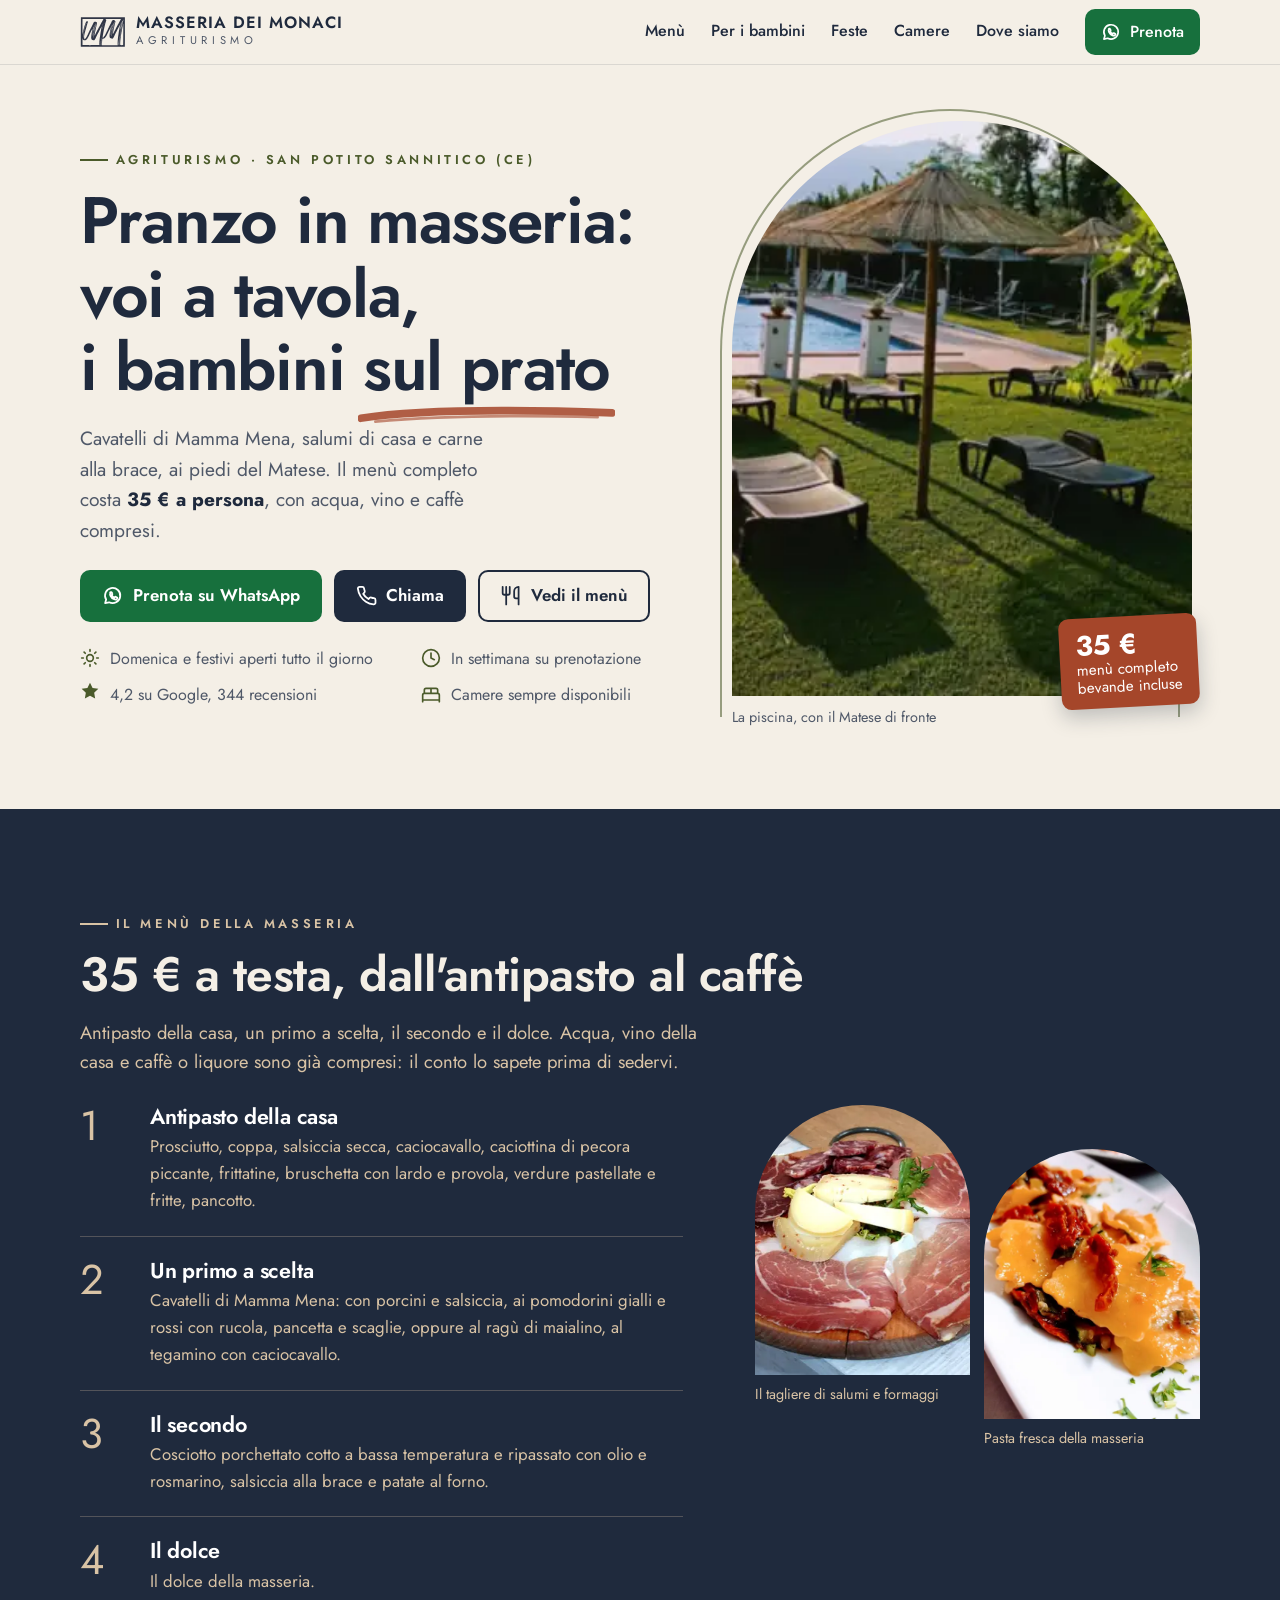
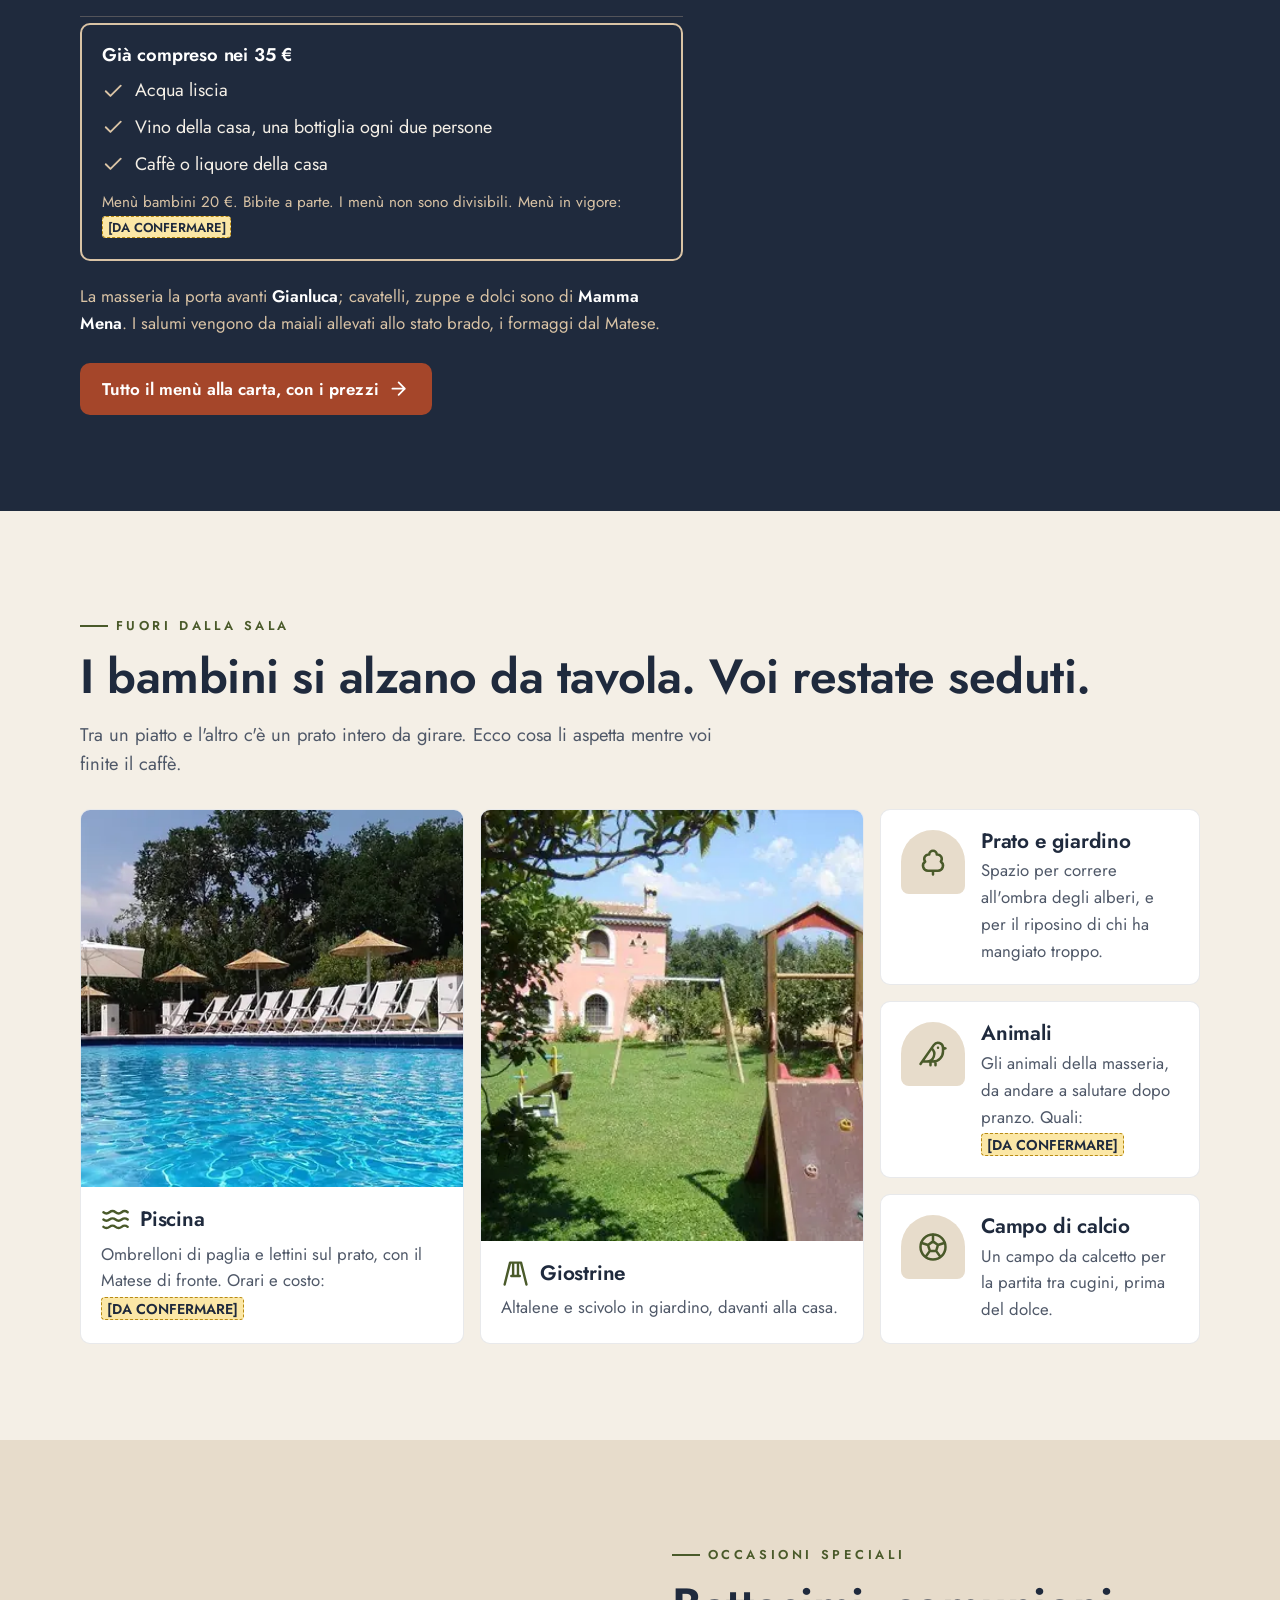
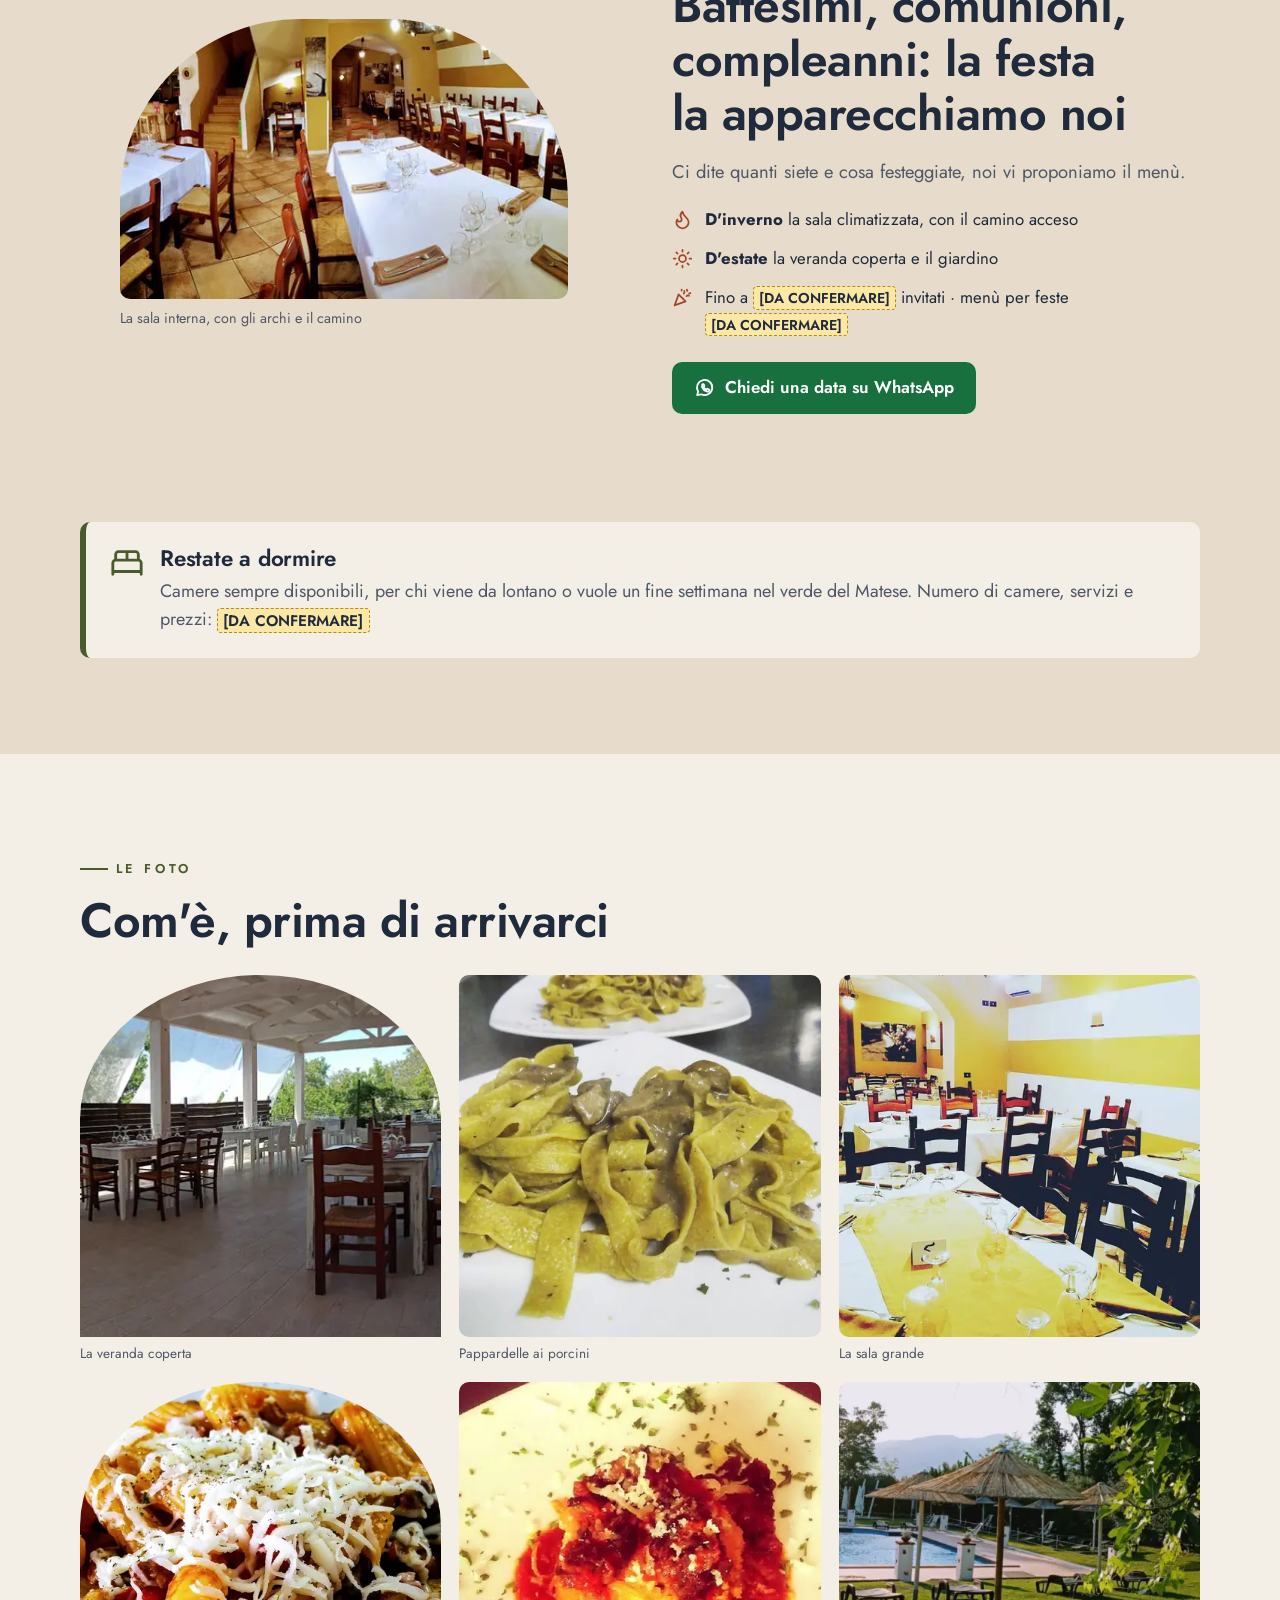
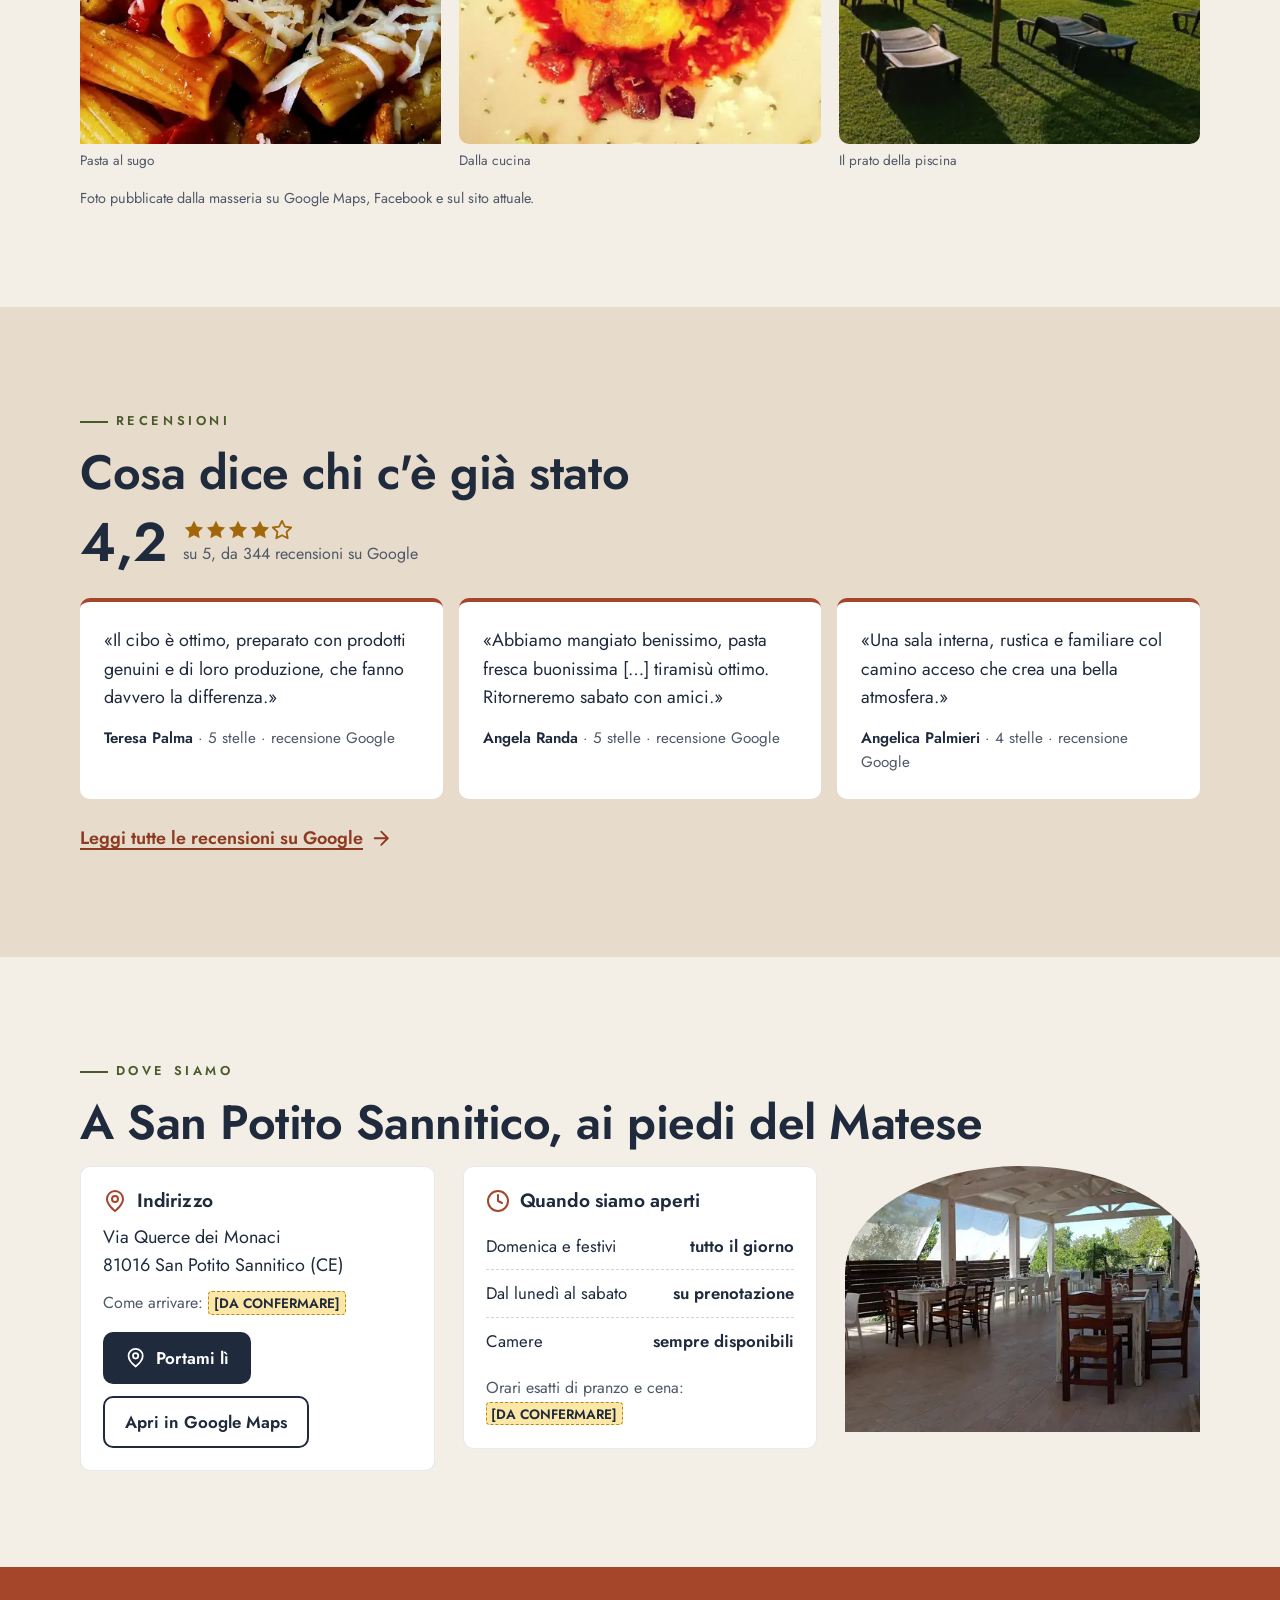
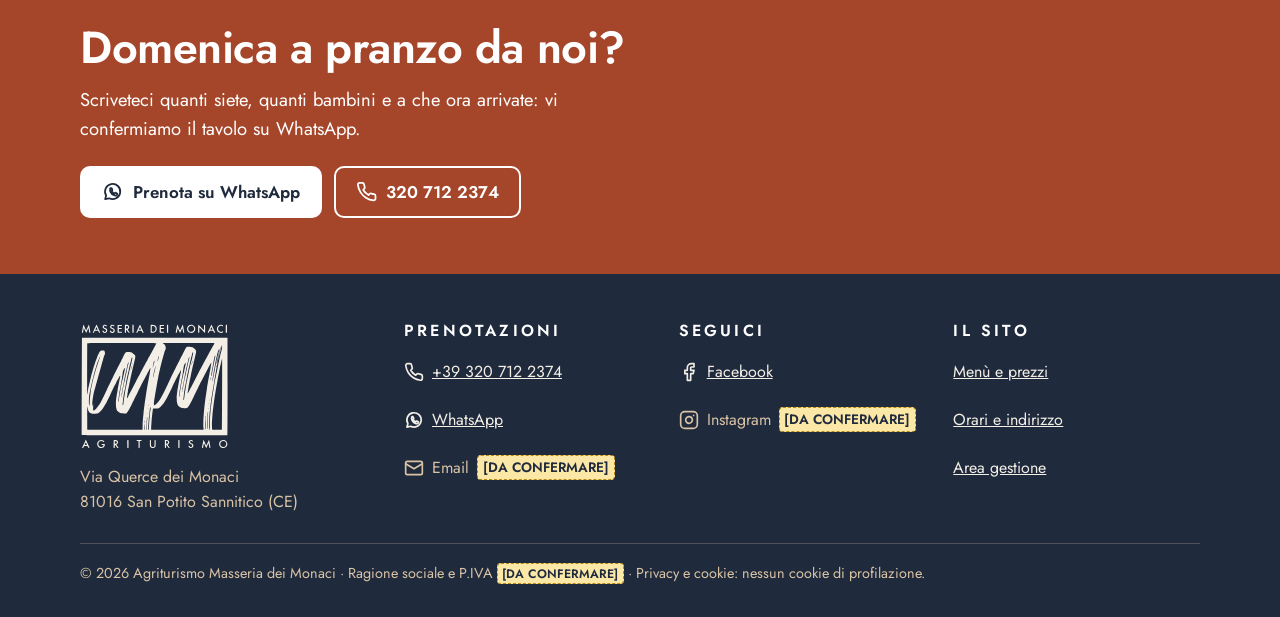
==== commit c58329f4: "Header mobile: hamburger a sinistra, logo centrato, telefono senza contorno Co-Authored-By: Claude S" ====
--- a/index.html
+++ b/index.html
@@ -21,17 +21,23 @@
 <link rel="preload" href="fonts/jost-latin-var.woff2" as="font" type="font/woff2" crossorigin>
 <link rel="preload" as="image" media="(max-width:959px)" imagesrcset="img/piscina-matese-m-480.webp 480w, img/piscina-matese-m-680.webp 680w" imagesizes="calc(100vw - 40px)" fetchpriority="high">
 <link rel="preload" as="image" media="(min-width:960px)" imagesrcset="img/piscina-matese-680.webp 680w, img/piscina-matese-1100.webp 1100w" imagesizes="460px" fetchpriority="high">
-<style>@font-face{font-family:"Jost";font-style:normal;font-weight:400 700;font-display:swap;src:url(fonts/jost-latin-var.woff2) format("woff2")}:root{--notte:#1f2a3d;--notte-2:#28354b;--tufo:#f4efe6;--pietra:#e7dccb;--ardesia:#4f5868;--oliva:#4a5a2a;--cotto:#a5462a;--cotto-scuro:#8c3a22;--wa:#17703d;--wa-scuro:#125c32;--sabbia:#d9c3a5;--bianco:#fff;--r:10px;--arco:50% 50% 0 0/40% 40% 0 0;--gutter:20px;--max:1160px;--f:"Jost",ui-sans-serif,system-ui,-apple-system,"Segoe UI",Roboto,Arial,sans-serif}*,*::before,*::after{box-sizing:border-box}html{-webkit-text-size-adjust:100%;scroll-behavior:smooth;scroll-padding-top:76px}@media (prefers-reduced-motion:reduce){html{scroll-behavior:auto}*{transition:none!important;animation:none!important}}body{margin:0;background:var(--tufo);color:var(--notte);font:400 1.125rem/1.6 var(--f)}img{display:block;max-width:100%;height:auto}a{color:inherit}h1,h2,h3{font-weight:600;line-height:1.12;margin:0;letter-spacing:-.01em;text-wrap:balance}p{margin:0}.wrap{max-width:var(--max);margin:0 auto;padding:0 var(--gutter)}.sr{position:absolute;width:1px;height:1px;overflow:hidden;clip:rect(0 0 0 0);white-space:nowrap}.skip{position:absolute;left:-999px;top:8px;background:var(--notte);color:#fff;padding:10px 14px;border-radius:var(--r);z-index:99}.skip:focus{left:8px}:focus-visible{outline:3px solid var(--cotto);outline-offset:3px}.ico{width:1.25em;height:1.25em;flex:none;fill:none;stroke:currentColor;stroke-width:2;stroke-linecap:round;stroke-linejoin:round}.ico.pieno{fill:currentColor;stroke:none}mark.dc{background:#fbe7a6;color:var(--notte);padding:.05em .35em;border-radius:4px;font-size:.85em;font-weight:600;white-space:nowrap;border:1px dashed #b88a12}.occhiello{display:inline-flex;align-items:center;gap:.6em;font-size:.8rem;font-weight:600;letter-spacing:.28em;text-transform:uppercase;color:var(--oliva);margin-bottom:14px}.occhiello::before{content:"";width:28px;height:2px;background:currentColor}.scuro .occhiello{color:var(--sabbia)}.pennello{position:relative;display:inline}.pennello::after{content:"";position:absolute;left:-2%;right:-2%;bottom:-.16em;height:.34em;z-index:-1;background:url("data:image/svg+xml,%3Csvg xmlns='http://www.w3.org/2000/svg' viewBox='0 0 300 20' preserveAspectRatio='none'%3E%3Cpath d='M3 13C60 6 150 4 297 8' stroke='%23a5462a' stroke-width='7' fill='none' stroke-linecap='round' opacity='.85'/%3E%3Cpath d='M20 16C90 11 180 10 280 12' stroke='%23a5462a' stroke-width='2.5' fill='none' stroke-linecap='round' opacity='.6'/%3E%3C/svg%3E") no-repeat center/100% 100%}.titolo-h1,.pennello{isolation:isolate}.btn{display:inline-flex;align-items:center;justify-content:center;gap:.55em;min-height:52px;padding:12px 20px;border-radius:var(--r);font:600 1.0625rem/1.2 var(--f);text-decoration:none;border:2px solid transparent;cursor:pointer;transition:background-color .18s,color .18s,border-color .18s,transform .12s}.btn:active{transform:translateY(1px)}.btn-wa{background:var(--wa);color:#fff}.btn-wa:hover{background:var(--wa-scuro)}.btn-cotto{background:var(--cotto);color:#fff}.btn-cotto:hover{background:var(--cotto-scuro)}.btn-notte{background:var(--notte);color:#fff}.btn-notte:hover{background:var(--notte-2)}.btn-linea{border-color:var(--notte);color:var(--notte);background:transparent}.btn-linea:hover{background:var(--notte);color:#fff}.scuro .btn-linea{border-color:var(--sabbia);color:var(--sabbia)}.scuro .btn-linea:hover{background:var(--sabbia);color:var(--notte)}.link{display:inline-flex;align-items:center;gap:.4em;font-weight:600;color:var(--cotto);text-decoration:underline;text-underline-offset:4px;text-decoration-thickness:2px;min-height:44px}.scuro .link{color:var(--sabbia)}.pietra .link{color:var(--cotto-scuro)}.testata{position:sticky;top:0;z-index:20;background:rgba(244,239,230,.96);border-bottom:1px solid rgba(31,42,61,.12)}.testata .wrap{display:flex;align-items:center;justify-content:space-between;gap:16px;min-height:64px}.marca{display:flex;align-items:center;gap:10px;text-decoration:none;color:var(--notte)}.marca img{width:46px;height:30px}.marca b{display:block;font-size:1.02rem;font-weight:600;letter-spacing:.06em;text-transform:uppercase;line-height:1.1}.marca small{display:block;font-size:.7rem;letter-spacing:.42em;text-transform:uppercase;color:var(--ardesia)}.nav{display:none}.testata-tel{display:inline-flex;align-items:center;justify-content:center;width:48px;height:48px;border-radius:var(--r);border:2px solid var(--notte);color:var(--notte)}@media (min-width:960px){.nav{display:flex;align-items:center;gap:26px}.nav a{font-size:1rem;font-weight:500;text-decoration:none;padding:10px 0;border-bottom:2px solid transparent}.nav a:hover{border-color:var(--cotto)}.nav .btn{padding:10px 16px;min-height:46px;border:0}.testata-tel{display:none}}.hero{padding:28px 0 48px;overflow:hidden}.hero .wrap{display:grid;gap:30px}.hero h1{font-size:clamp(2.35rem,9vw,4.1rem);font-weight:600;letter-spacing:-.02em;margin-bottom:18px}.hero .sotto{font-size:1.2rem;color:var(--ardesia);max-width:36ch;margin-bottom:24px}.hero .sotto strong{color:var(--notte)}.cta{display:flex;flex-wrap:wrap;gap:12px}.cta .btn{flex:1 1 220px}.cta .btn-linea{flex:1 1 140px}.fiducia{list-style:none;margin:24px 0 0;padding:0;display:grid;gap:10px;font-size:1rem;color:var(--ardesia)}.fiducia li{display:flex;align-items:center;gap:10px}.fiducia .ico{color:var(--oliva)}.fiducia .stelle{color:#a3670b}.hero-foto{position:relative;margin:0 auto;width:100%;order:-1}.hero-foto::before{content:"";position:absolute;inset:-10px 10px 10px -10px;border:2px solid var(--oliva);border-radius:var(--arco);border-bottom:0;opacity:.55}.hero-foto picture{display:block;position:relative}.hero-foto img{position:relative;width:100%;aspect-ratio:4/3;object-fit:cover;border-radius:var(--arco)}.hero-foto figcaption{display:none}.timbro{position:absolute;right:-4px;bottom:-14px;background:var(--cotto);color:#fff;padding:12px 16px;border-radius:var(--r);transform:rotate(-3deg);box-shadow:0 8px 20px rgba(31,42,61,.25);line-height:1.15;font-size:.95rem}.timbro b{display:block;font-size:1.75rem;font-weight:700}@media (max-width:959px){.hero{padding-top:22px}.hero .occhiello{letter-spacing:.16em}}@media (min-width:960px){.hero{padding:56px 0 80px}.hero-foto{order:0;width:min(100%,460px)}.hero-foto::before{inset:-12px 12px 12px -12px}.hero-foto img{aspect-ratio:4/5}.hero-foto figcaption{display:block;position:relative;margin-top:10px;font-size:.9rem;color:var(--ardesia)}.timbro{right:-6px;bottom:22px}.hero .wrap{grid-template-columns:1.1fr .9fr;align-items:center;gap:64px}.cta .btn{flex:0 1 auto}.fiducia{grid-template-columns:auto auto;column-gap:28px}}.sez{padding:64px 0}.sez h2{font-size:clamp(2rem,7vw,3rem);margin-bottom:16px}.intro{font-size:1.15rem;color:var(--ardesia);max-width:58ch}.scuro{background:var(--notte);color:var(--tufo)}.scuro .intro{color:var(--sabbia)}.pietra{background:var(--pietra)}@media (min-width:960px){.sez{padding:96px 0}}.menu-grid{display:grid;gap:40px;margin-top:28px}.portate{list-style:none;margin:0;padding:0;display:grid;gap:22px}.portate li{display:grid;grid-template-columns:56px 1fr;gap:4px 14px;padding-bottom:22px;border-bottom:1px solid rgba(217,195,165,.28)}.portate .n{grid-row:span 2;font-size:2.6rem;font-weight:400;line-height:1;color:var(--sabbia)}.portate h3{font-size:1.35rem;color:#fff}.portate p{color:var(--sabbia);font-size:1.05rem}.incluso{margin-top:6px;padding:20px;border:2px solid var(--sabbia);border-radius:var(--r)}.incluso h3{font-size:1.15rem;margin-bottom:10px;color:#fff}.incluso ul{list-style:none;margin:0;padding:0;display:grid;gap:8px}.incluso li{display:flex;gap:10px;align-items:flex-start;color:var(--tufo)}.incluso li .ico{color:var(--sabbia);margin-top:.2em}.incluso .nota{margin-top:12px;font-size:.95rem;color:var(--sabbia)}.prezzo-grande{display:flex;align-items:baseline;gap:12px;margin:8px 0 22px}.prezzo-grande b{white-space:nowrap;font-size:3.6rem;font-weight:600;line-height:1;color:#fff}.prezzo-grande span{color:var(--sabbia);font-size:1.05rem}.cucina{margin-top:22px;font-size:1.05rem;color:var(--sabbia)}.cucina strong{color:#fff;font-weight:600}.menu-foto{display:grid;grid-template-columns:1fr 1fr;gap:14px;align-self:start}.menu-foto figure{margin:0}.menu-foto img{width:100%;aspect-ratio:4/5;object-fit:cover;border-radius:var(--arco)}.menu-foto figure:nth-child(2){margin-top:44px}.menu-foto figcaption{font-size:.9rem;color:var(--sabbia);margin-top:8px}.menu-azioni{display:flex;flex-wrap:wrap;gap:12px;margin-top:26px}@media (min-width:960px){.menu-grid{grid-template-columns:1.15fr .85fr;gap:72px}}.fam{display:grid;gap:16px;margin-top:30px}.scheda{background:var(--bianco);border-radius:var(--r);overflow:hidden;border:1px solid rgba(31,42,61,.1)}.scheda img{width:100%;aspect-ratio:4/3;object-fit:cover}.scheda .testo{padding:18px 20px 22px}.scheda h3{display:flex;align-items:center;gap:10px;font-size:1.3rem;margin-bottom:6px}.scheda h3 .ico{color:var(--oliva);width:1.4em;height:1.4em}.scheda p{color:var(--ardesia);font-size:1.05rem}.scheda.icona{display:grid;grid-template-columns:64px 1fr;gap:16px;align-items:start;padding:20px}.scheda.icona .tondo{width:64px;height:64px;border-radius:50% 50% 8px 8px;background:var(--pietra);display:grid;place-items:center;color:var(--oliva)}.scheda.icona .tondo .ico{width:30px;height:30px}.scheda.icona .testo{padding:0}.scheda.icona h3{margin-bottom:4px}@media (min-width:700px){.fam{grid-template-columns:1fr 1fr}.fam .grande{grid-row:span 2;display:flex;flex-direction:column}.fam .grande img{flex:1;min-height:220px;aspect-ratio:auto}}@media (min-width:1000px){.fam{grid-template-columns:1.2fr 1.2fr 1fr}.fam .grande{grid-row:span 3}}.feste{display:grid;gap:32px;align-items:center}.feste-foto img{width:100%;aspect-ratio:16/10;object-fit:cover;border-radius:180px 180px var(--r) var(--r)}.feste-foto figcaption{font-size:.9rem;color:var(--ardesia);margin-top:8px}.spazi{list-style:none;margin:20px 0 24px;padding:0;display:grid;gap:12px}.spazi li{display:flex;gap:12px;align-items:flex-start;font-size:1.05rem}.spazi .ico{color:var(--cotto);margin-top:.2em}.camere{margin-top:44px;display:grid;grid-template-columns:auto 1fr;gap:16px;align-items:start;padding:24px;background:var(--tufo);border-radius:var(--r);border-left:6px solid var(--oliva)}.camere .ico{width:34px;height:34px;color:var(--oliva)}.camere h3{font-size:1.4rem;margin-bottom:6px}.camere p{color:var(--ardesia)}@media (min-width:960px){.feste{grid-template-columns:1fr 1fr;gap:64px}.camere{grid-column:1/-1}}.galleria{display:grid;grid-template-columns:1fr 1fr;gap:12px;margin-top:28px}.galleria figure{margin:0;position:relative}.galleria img{width:100%;aspect-ratio:1;object-fit:cover;border-radius:var(--r)}.galleria figure:nth-child(3n+1) img{border-radius:var(--arco)}.galleria figcaption{font-size:.85rem;color:var(--ardesia);margin-top:6px}.fonte-foto{margin-top:16px;font-size:.9rem;color:var(--ardesia)}@media (min-width:860px){.galleria{grid-template-columns:repeat(3,1fr);gap:18px}}.voto{display:flex;align-items:center;gap:16px;margin:8px 0 28px}.voto b{font-size:3.4rem;font-weight:600;line-height:1}.voto .stelle{display:flex;color:#a3670b}.voto .stelle .ico{width:22px;height:22px}.voto small{display:block;color:var(--ardesia);font-size:1rem}.recensioni{display:grid;gap:16px}.recensioni blockquote{margin:0;padding:24px;background:var(--bianco);border-radius:var(--r);border-top:4px solid var(--cotto)}.recensioni blockquote p{font-size:1.12rem}.recensioni footer{margin-top:14px;font-size:.95rem;color:var(--ardesia)}.recensioni footer b{color:var(--notte);font-weight:600}@media (min-width:900px){.recensioni{grid-template-columns:repeat(3,1fr)}}.dove{display:grid;gap:28px}.blocco{background:var(--bianco);border-radius:var(--r);padding:22px;border:1px solid rgba(31,42,61,.1)}.blocco h3{display:flex;align-items:center;gap:10px;font-size:1.2rem;margin-bottom:10px}.blocco h3 .ico{color:var(--cotto)}.orari{list-style:none;margin:0;padding:0}.orari li{display:flex;justify-content:space-between;gap:12px;padding:10px 0;border-bottom:1px dashed rgba(31,42,61,.2);font-size:1.05rem}.orari li:last-child{border:0}.orari span:last-child{font-weight:600;text-align:right}.dove .cta{margin-top:16px}.dove-foto img{width:100%;aspect-ratio:4/3;object-fit:cover;border-radius:var(--arco)}@media (min-width:960px){.dove{grid-template-columns:1fr 1fr 1fr;align-items:start}}.chiusura{background:var(--cotto);color:#fff;padding:56px 0;text-align:left}.chiusura h2{font-size:clamp(1.9rem,6vw,2.8rem);margin-bottom:12px}.chiusura p{font-size:1.15rem;max-width:50ch;margin-bottom:22px}.chiusura .btn-bianco{background:#fff;color:var(--notte)}.chiusura .btn-bianco:hover{background:var(--tufo)}.chiusura .btn-linea{border-color:#fff;color:#fff}.chiusura .btn-linea:hover{background:#fff;color:var(--cotto)}.piede{background:var(--notte);color:var(--sabbia);padding:48px 0 32px;font-size:1rem}.piede .wrap{display:grid;gap:28px}.piede img{width:150px;height:auto}.piede h3{color:#fff;font-size:1rem;letter-spacing:.2em;text-transform:uppercase;margin-bottom:10px}.piede ul{list-style:none;margin:0;padding:0;display:grid;gap:4px}.piede a{color:var(--tufo);display:inline-flex;align-items:center;gap:8px;min-height:44px}.piede .legale{grid-column:1/-1;border-top:1px solid rgba(217,195,165,.25);padding-top:18px;font-size:.9rem}@media (min-width:860px){.piede .wrap{grid-template-columns:1.2fr 1fr 1fr 1fr}}.m-hero{padding-top:28px;padding-bottom:20px}.m-hero h1{font-size:clamp(2.2rem,8vw,3.4rem);margin-bottom:10px}.m-hero p{color:var(--ardesia);font-size:1.1rem}.schede-cat{position:sticky;top:64px;z-index:15;background:var(--tufo);border-bottom:1px solid rgba(31,42,61,.12)}.schede-cat ul{list-style:none;margin:0 auto;padding:10px var(--gutter);display:flex;gap:8px;overflow-x:auto;scrollbar-width:none;max-width:var(--max)}.schede-cat ul::-webkit-scrollbar{display:none}.schede-cat a{display:inline-flex;align-items:center;min-height:44px;padding:8px 14px;border-radius:var(--r);border:2px solid rgba(31,42,61,.25);text-decoration:none;font-weight:600;font-size:1rem;white-space:nowrap}.schede-cat a:hover,.schede-cat a.attiva{background:var(--notte);border-color:var(--notte);color:#fff}.m-cat{padding:34px 0 8px}.m-cat h2{font-size:clamp(1.7rem,6vw,2.3rem);margin-bottom:6px}.m-cat .nota-cat{color:var(--ardesia);font-size:1rem;margin-bottom:12px}.piatti{list-style:none;margin:0;padding:0}.piatti li{padding:16px 0;border-bottom:1px solid rgba(31,42,61,.14)}.piatti .riga{display:flex;align-items:baseline;gap:10px}.piatti .nome{font-weight:600;font-size:1.15rem}.piatti .puntini{flex:1;border-bottom:2px dotted rgba(31,42,61,.3);transform:translateY(-4px);min-width:16px}.piatti .prezzo{font-weight:600;font-size:1.15rem;color:var(--cotto);white-space:nowrap}.piatti .desc{color:var(--ardesia);font-size:1.02rem;margin-top:4px}.fisso{background:var(--notte);color:var(--tufo);border-radius:var(--r);padding:26px 22px;margin-top:8px}.fisso h2{color:#fff}.fisso .portate{margin-top:18px}.fisso .portate li{grid-template-columns:44px 1fr}.fisso .portate .n{font-size:2rem}.allergeni{margin:32px 0 8px;padding:18px 20px;background:var(--pietra);border-radius:var(--r);font-size:1.02rem}.m-fine{padding:28px 0 48px}.m-wrap{max-width:780px}.pannello{max-width:780px}.p-avviso{margin:18px 0;padding:14px 16px;border-radius:var(--r);background:#fbe7a6;border:1px dashed #b88a12;font-size:1rem}.p-voce{display:grid;grid-template-columns:1fr 110px;gap:10px;padding:14px 0;border-bottom:1px solid rgba(31,42,61,.14);align-items:end}.p-voce label{display:block;font-size:.9rem;font-weight:600;color:var(--ardesia);margin-bottom:4px}.p-voce input[type=text]{width:100%;min-height:48px;padding:10px 12px;font:500 1.05rem var(--f);color:var(--notte);border:2px solid rgba(31,42,61,.25);border-radius:8px;background:#fff}.p-voce .disp{grid-column:1/-1;display:flex;align-items:center;gap:10px;font-size:1rem;min-height:44px}.p-voce .disp input{width:22px;height:22px;accent-color:var(--oliva)}.p-azioni{position:sticky;bottom:86px;display:flex;gap:10px;margin-top:20px;padding:12px 0;background:var(--tufo)}.toast{position:fixed;left:50%;bottom:150px;transform:translateX(-50%);background:var(--notte);color:#fff;padding:14px 18px;border-radius:var(--r);max-width:90vw;font-size:1rem;opacity:0;pointer-events:none;transition:opacity .2s}.toast.on{opacity:1}@media (min-width:960px){.p-azioni{bottom:0}.toast{bottom:40px}}</style>
+<style>@font-face{font-family:"Jost";font-style:normal;font-weight:400 700;font-display:swap;src:url(fonts/jost-latin-var.woff2) format("woff2")}:root{--notte:#1f2a3d;--notte-2:#28354b;--tufo:#f4efe6;--pietra:#e7dccb;--ardesia:#4f5868;--oliva:#4a5a2a;--cotto:#a5462a;--cotto-scuro:#8c3a22;--wa:#17703d;--wa-scuro:#125c32;--sabbia:#d9c3a5;--bianco:#fff;--r:10px;--arco:50% 50% 0 0/40% 40% 0 0;--gutter:20px;--max:1160px;--f:"Jost",ui-sans-serif,system-ui,-apple-system,"Segoe UI",Roboto,Arial,sans-serif}*,*::before,*::after{box-sizing:border-box}html{-webkit-text-size-adjust:100%;scroll-behavior:smooth;scroll-padding-top:76px}@media (prefers-reduced-motion:reduce){html{scroll-behavior:auto}*{transition:none!important;animation:none!important}}body{margin:0;background:var(--tufo);color:var(--notte);font:400 1.125rem/1.6 var(--f)}img{display:block;max-width:100%;height:auto}a{color:inherit}h1,h2,h3{font-weight:600;line-height:1.12;margin:0;letter-spacing:-.01em;text-wrap:balance}p{margin:0}.wrap{max-width:var(--max);margin:0 auto;padding:0 var(--gutter)}.sr{position:absolute;width:1px;height:1px;overflow:hidden;clip:rect(0 0 0 0);white-space:nowrap}.skip{position:absolute;left:-999px;top:8px;background:var(--notte);color:#fff;padding:10px 14px;border-radius:var(--r);z-index:99}.skip:focus{left:8px}:focus-visible{outline:3px solid var(--cotto);outline-offset:3px}.ico{width:1.25em;height:1.25em;flex:none;fill:none;stroke:currentColor;stroke-width:2;stroke-linecap:round;stroke-linejoin:round}.ico.pieno{fill:currentColor;stroke:none}mark.dc{background:#fbe7a6;color:var(--notte);padding:.05em .35em;border-radius:4px;font-size:.85em;font-weight:600;white-space:nowrap;border:1px dashed #b88a12}.occhiello{display:inline-flex;align-items:center;gap:.6em;font-size:.8rem;font-weight:600;letter-spacing:.28em;text-transform:uppercase;color:var(--oliva);margin-bottom:14px}.occhiello::before{content:"";width:28px;height:2px;background:currentColor}.scuro .occhiello{color:var(--sabbia)}.pennello{position:relative;display:inline}.pennello::after{content:"";position:absolute;left:-2%;right:-2%;bottom:-.16em;height:.34em;z-index:-1;background:url("data:image/svg+xml,%3Csvg xmlns='http://www.w3.org/2000/svg' viewBox='0 0 300 20' preserveAspectRatio='none'%3E%3Cpath d='M3 13C60 6 150 4 297 8' stroke='%23a5462a' stroke-width='7' fill='none' stroke-linecap='round' opacity='.85'/%3E%3Cpath d='M20 16C90 11 180 10 280 12' stroke='%23a5462a' stroke-width='2.5' fill='none' stroke-linecap='round' opacity='.6'/%3E%3C/svg%3E") no-repeat center/100% 100%}.titolo-h1,.pennello{isolation:isolate}.btn{display:inline-flex;align-items:center;justify-content:center;gap:.55em;min-height:52px;padding:12px 20px;border-radius:var(--r);font:600 1.0625rem/1.2 var(--f);text-decoration:none;border:2px solid transparent;cursor:pointer;transition:background-color .18s,color .18s,border-color .18s,transform .12s}.btn:active{transform:translateY(1px)}.btn-wa{background:var(--wa);color:#fff}.btn-wa:hover{background:var(--wa-scuro)}.btn-cotto{background:var(--cotto);color:#fff}.btn-cotto:hover{background:var(--cotto-scuro)}.btn-notte{background:var(--notte);color:#fff}.btn-notte:hover{background:var(--notte-2)}.btn-linea{border-color:var(--notte);color:var(--notte);background:transparent}.btn-linea:hover{background:var(--notte);color:#fff}.scuro .btn-linea{border-color:var(--sabbia);color:var(--sabbia)}.scuro .btn-linea:hover{background:var(--sabbia);color:var(--notte)}.link{display:inline-flex;align-items:center;gap:.4em;font-weight:600;color:var(--cotto);text-decoration:underline;text-underline-offset:4px;text-decoration-thickness:2px;min-height:44px}.scuro .link{color:var(--sabbia)}.pietra .link{color:var(--cotto-scuro)}.testata{position:sticky;top:0;z-index:20;background:rgba(244,239,230,.96);border-bottom:1px solid rgba(31,42,61,.12)}.testata .wrap{display:grid;grid-template-columns:48px 1fr 48px;align-items:center;gap:8px;min-height:64px}.marca{display:flex;align-items:center;justify-content:center;gap:8px;text-decoration:none;color:var(--notte);min-width:0}.marca img{width:40px;height:26px;flex:none}.marca b{display:block;font-size:.88rem;font-weight:600;letter-spacing:.05em;text-transform:uppercase;line-height:1.1;white-space:nowrap}.marca small{display:block;font-size:.62rem;letter-spacing:.38em;text-transform:uppercase;color:var(--ardesia)}.nav{display:none}.burger,.testata-tel{display:inline-flex;align-items:center;justify-content:center;width:48px;height:48px;padding:0;border:0;background:none;color:var(--notte);cursor:pointer}.burger .ico,.testata-tel .ico{width:26px;height:26px;fill:none;stroke:currentColor;stroke-width:2;stroke-linecap:round;stroke-linejoin:round}.testata-tel{justify-self:end}.pannello-nav{position:fixed;inset:0;z-index:40;background:var(--notte);color:#fff;padding:8px 8px 32px;overflow-y:auto;animation:da-sinistra .22s ease-out}.pannello-nav[hidden]{display:none}.pannello-nav .chiudi{color:#fff}.pannello-nav nav{display:flex;flex-direction:column;gap:2px;padding:16px 20px}.pannello-nav nav a{color:#fff;text-decoration:none;font-size:1.7rem;font-weight:600;padding:14px 0;border-bottom:1px solid rgba(255,255,255,.14)}.pannello-nav nav .btn{margin-top:26px;border-bottom:0;justify-content:center;font-size:1.1rem;padding:16px}.pannello-nav nav .btn-tel{display:flex;align-items:center;justify-content:center;gap:.5em;margin-top:12px;border:2px solid rgba(255,255,255,.4);border-radius:var(--r);font-size:1.1rem;padding:14px}.pannello-nav .ico{width:1.1em;height:1.1em}.nav-aperta{overflow:hidden}@keyframes da-sinistra{from{transform:translateX(-100%)}to{transform:none}}@media (prefers-reduced-motion:reduce){.pannello-nav{animation:none}}@media (min-width:960px){.testata .wrap{display:flex;justify-content:space-between;gap:16px}.marca{justify-content:flex-start;gap:10px}.marca img{width:46px;height:30px}.marca b{font-size:1.02rem;letter-spacing:.06em}.marca small{font-size:.7rem;letter-spacing:.42em}.nav{display:flex;align-items:center;gap:26px}.nav a{font-size:1rem;font-weight:500;text-decoration:none;padding:10px 0;border-bottom:2px solid transparent}.nav a:hover{border-color:var(--cotto)}.nav .btn{padding:10px 16px;min-height:46px;border:0}.burger,.testata-tel,.pannello-nav{display:none!important}}.hero{padding:28px 0 48px;overflow:hidden}.hero .wrap{display:grid;gap:30px}.hero h1{font-size:clamp(2.35rem,9vw,4.1rem);font-weight:600;letter-spacing:-.02em;margin-bottom:18px}.hero .sotto{font-size:1.2rem;color:var(--ardesia);max-width:36ch;margin-bottom:24px}.hero .sotto strong{color:var(--notte)}.cta{display:flex;flex-wrap:wrap;gap:12px}.cta .btn{flex:1 1 220px}.cta .btn-linea{flex:1 1 140px}.fiducia{list-style:none;margin:24px 0 0;padding:0;display:grid;gap:10px;font-size:1rem;color:var(--ardesia)}.fiducia li{display:flex;align-items:center;gap:10px}.fiducia .ico{color:var(--oliva)}.fiducia .stelle{color:#a3670b}.hero-foto{position:relative;margin:0 auto;width:100%;order:-1}.hero-foto::before{content:"";position:absolute;inset:-10px 10px 10px -10px;border:2px solid var(--oliva);border-radius:var(--arco);border-bottom:0;opacity:.55}.hero-foto picture{display:block;position:relative}.hero-foto img{position:relative;width:100%;aspect-ratio:4/3;object-fit:cover;border-radius:var(--arco)}.hero-foto figcaption{display:none}.timbro{position:absolute;right:-4px;bottom:-14px;background:var(--cotto);color:#fff;padding:12px 16px;border-radius:var(--r);transform:rotate(-3deg);box-shadow:0 8px 20px rgba(31,42,61,.25);line-height:1.15;font-size:.95rem}.timbro b{display:block;font-size:1.75rem;font-weight:700}@media (max-width:959px){.hero{padding-top:22px}.hero .occhiello{letter-spacing:.16em}}@media (min-width:960px){.hero{padding:56px 0 80px}.hero-foto{order:0;width:min(100%,460px)}.hero-foto::before{inset:-12px 12px 12px -12px}.hero-foto img{aspect-ratio:4/5}.hero-foto figcaption{display:block;position:relative;margin-top:10px;font-size:.9rem;color:var(--ardesia)}.timbro{right:-6px;bottom:22px}.hero .wrap{grid-template-columns:1.1fr .9fr;align-items:center;gap:64px}.cta .btn{flex:0 1 auto}.fiducia{grid-template-columns:auto auto;column-gap:28px}}.sez{padding:64px 0}.sez h2{font-size:clamp(2rem,7vw,3rem);margin-bottom:16px}.intro{font-size:1.15rem;color:var(--ardesia);max-width:58ch}.scuro{background:var(--notte);color:var(--tufo)}.scuro .intro{color:var(--sabbia)}.pietra{background:var(--pietra)}@media (min-width:960px){.sez{padding:96px 0}}.menu-grid{display:grid;gap:40px;margin-top:28px}.portate{list-style:none;margin:0;padding:0;display:grid;gap:22px}.portate li{display:grid;grid-template-columns:56px 1fr;gap:4px 14px;padding-bottom:22px;border-bottom:1px solid rgba(217,195,165,.28)}.portate .n{grid-row:span 2;font-size:2.6rem;font-weight:400;line-height:1;color:var(--sabbia)}.portate h3{font-size:1.35rem;color:#fff}.portate p{color:var(--sabbia);font-size:1.05rem}.incluso{margin-top:6px;padding:20px;border:2px solid var(--sabbia);border-radius:var(--r)}.incluso h3{font-size:1.15rem;margin-bottom:10px;color:#fff}.incluso ul{list-style:none;margin:0;padding:0;display:grid;gap:8px}.incluso li{display:flex;gap:10px;align-items:flex-start;color:var(--tufo)}.incluso li .ico{color:var(--sabbia);margin-top:.2em}.incluso .nota{margin-top:12px;font-size:.95rem;color:var(--sabbia)}.prezzo-grande{display:flex;align-items:baseline;gap:12px;margin:8px 0 22px}.prezzo-grande b{white-space:nowrap;font-size:3.6rem;font-weight:600;line-height:1;color:#fff}.prezzo-grande span{color:var(--sabbia);font-size:1.05rem}.cucina{margin-top:22px;font-size:1.05rem;color:var(--sabbia)}.cucina strong{color:#fff;font-weight:600}.menu-foto{display:grid;grid-template-columns:1fr 1fr;gap:14px;align-self:start}.menu-foto figure{margin:0}.menu-foto img{width:100%;aspect-ratio:4/5;object-fit:cover;border-radius:var(--arco)}.menu-foto figure:nth-child(2){margin-top:44px}.menu-foto figcaption{font-size:.9rem;color:var(--sabbia);margin-top:8px}.menu-azioni{display:flex;flex-wrap:wrap;gap:12px;margin-top:26px}@media (min-width:960px){.menu-grid{grid-template-columns:1.15fr .85fr;gap:72px}}.fam{display:grid;gap:16px;margin-top:30px}.scheda{background:var(--bianco);border-radius:var(--r);overflow:hidden;border:1px solid rgba(31,42,61,.1)}.scheda img{width:100%;aspect-ratio:4/3;object-fit:cover}.scheda .testo{padding:18px 20px 22px}.scheda h3{display:flex;align-items:center;gap:10px;font-size:1.3rem;margin-bottom:6px}.scheda h3 .ico{color:var(--oliva);width:1.4em;height:1.4em}.scheda p{color:var(--ardesia);font-size:1.05rem}.scheda.icona{display:grid;grid-template-columns:64px 1fr;gap:16px;align-items:start;padding:20px}.scheda.icona .tondo{width:64px;height:64px;border-radius:50% 50% 8px 8px;background:var(--pietra);display:grid;place-items:center;color:var(--oliva)}.scheda.icona .tondo .ico{width:30px;height:30px}.scheda.icona .testo{padding:0}.scheda.icona h3{margin-bottom:4px}@media (min-width:700px){.fam{grid-template-columns:1fr 1fr}.fam .grande{grid-row:span 2;display:flex;flex-direction:column}.fam .grande img{flex:1;min-height:220px;aspect-ratio:auto}}@media (min-width:1000px){.fam{grid-template-columns:1.2fr 1.2fr 1fr}.fam .grande{grid-row:span 3}}.feste{display:grid;gap:32px;align-items:center}.feste-foto img{width:100%;aspect-ratio:16/10;object-fit:cover;border-radius:180px 180px var(--r) var(--r)}.feste-foto figcaption{font-size:.9rem;color:var(--ardesia);margin-top:8px}.spazi{list-style:none;margin:20px 0 24px;padding:0;display:grid;gap:12px}.spazi li{display:flex;gap:12px;align-items:flex-start;font-size:1.05rem}.spazi .ico{color:var(--cotto);margin-top:.2em}.camere{margin-top:44px;display:grid;grid-template-columns:auto 1fr;gap:16px;align-items:start;padding:24px;background:var(--tufo);border-radius:var(--r);border-left:6px solid var(--oliva)}.camere .ico{width:34px;height:34px;color:var(--oliva)}.camere h3{font-size:1.4rem;margin-bottom:6px}.camere p{color:var(--ardesia)}@media (min-width:960px){.feste{grid-template-columns:1fr 1fr;gap:64px}.camere{grid-column:1/-1}}.galleria{display:grid;grid-template-columns:1fr 1fr;gap:12px;margin-top:28px}.galleria figure{margin:0;position:relative}.galleria img{width:100%;aspect-ratio:1;object-fit:cover;border-radius:var(--r)}.galleria figure:nth-child(3n+1) img{border-radius:var(--arco)}.galleria figcaption{font-size:.85rem;color:var(--ardesia);margin-top:6px}.fonte-foto{margin-top:16px;font-size:.9rem;color:var(--ardesia)}@media (min-width:860px){.galleria{grid-template-columns:repeat(3,1fr);gap:18px}}.voto{display:flex;align-items:center;gap:16px;margin:8px 0 28px}.voto b{font-size:3.4rem;font-weight:600;line-height:1}.voto .stelle{display:flex;color:#a3670b}.voto .stelle .ico{width:22px;height:22px}.voto small{display:block;color:var(--ardesia);font-size:1rem}.recensioni{display:grid;gap:16px}.recensioni blockquote{margin:0;padding:24px;background:var(--bianco);border-radius:var(--r);border-top:4px solid var(--cotto)}.recensioni blockquote p{font-size:1.12rem}.recensioni footer{margin-top:14px;font-size:.95rem;color:var(--ardesia)}.recensioni footer b{color:var(--notte);font-weight:600}@media (min-width:900px){.recensioni{grid-template-columns:repeat(3,1fr)}}.dove{display:grid;gap:28px}.blocco{background:var(--bianco);border-radius:var(--r);padding:22px;border:1px solid rgba(31,42,61,.1)}.blocco h3{display:flex;align-items:center;gap:10px;font-size:1.2rem;margin-bottom:10px}.blocco h3 .ico{color:var(--cotto)}.orari{list-style:none;margin:0;padding:0}.orari li{display:flex;justify-content:space-between;gap:12px;padding:10px 0;border-bottom:1px dashed rgba(31,42,61,.2);font-size:1.05rem}.orari li:last-child{border:0}.orari span:last-child{font-weight:600;text-align:right}.dove .cta{margin-top:16px}.dove-foto img{width:100%;aspect-ratio:4/3;object-fit:cover;border-radius:var(--arco)}@media (min-width:960px){.dove{grid-template-columns:1fr 1fr 1fr;align-items:start}}.chiusura{background:var(--cotto);color:#fff;padding:56px 0;text-align:left}.chiusura h2{font-size:clamp(1.9rem,6vw,2.8rem);margin-bottom:12px}.chiusura p{font-size:1.15rem;max-width:50ch;margin-bottom:22px}.chiusura .btn-bianco{background:#fff;color:var(--notte)}.chiusura .btn-bianco:hover{background:var(--tufo)}.chiusura .btn-linea{border-color:#fff;color:#fff}.chiusura .btn-linea:hover{background:#fff;color:var(--cotto)}.piede{background:var(--notte);color:var(--sabbia);padding:48px 0 32px;font-size:1rem}.piede .wrap{display:grid;gap:28px}.piede img{width:150px;height:auto}.piede h3{color:#fff;font-size:1rem;letter-spacing:.2em;text-transform:uppercase;margin-bottom:10px}.piede ul{list-style:none;margin:0;padding:0;display:grid;gap:4px}.piede a{color:var(--tufo);display:inline-flex;align-items:center;gap:8px;min-height:44px}.piede .legale{grid-column:1/-1;border-top:1px solid rgba(217,195,165,.25);padding-top:18px;font-size:.9rem}@media (min-width:860px){.piede .wrap{grid-template-columns:1.2fr 1fr 1fr 1fr}}.m-hero{padding-top:28px;padding-bottom:20px}.m-hero h1{font-size:clamp(2.2rem,8vw,3.4rem);margin-bottom:10px}.m-hero p{color:var(--ardesia);font-size:1.1rem}.schede-cat{position:sticky;top:64px;z-index:15;background:var(--tufo);border-bottom:1px solid rgba(31,42,61,.12)}.schede-cat ul{list-style:none;margin:0 auto;padding:10px var(--gutter);display:flex;gap:8px;overflow-x:auto;scrollbar-width:none;max-width:var(--max)}.schede-cat ul::-webkit-scrollbar{display:none}.schede-cat a{display:inline-flex;align-items:center;min-height:44px;padding:8px 14px;border-radius:var(--r);border:2px solid rgba(31,42,61,.25);text-decoration:none;font-weight:600;font-size:1rem;white-space:nowrap}.schede-cat a:hover,.schede-cat a.attiva{background:var(--notte);border-color:var(--notte);color:#fff}.m-cat{padding:34px 0 8px}.m-cat h2{font-size:clamp(1.7rem,6vw,2.3rem);margin-bottom:6px}.m-cat .nota-cat{color:var(--ardesia);font-size:1rem;margin-bottom:12px}.piatti{list-style:none;margin:0;padding:0}.piatti li{padding:16px 0;border-bottom:1px solid rgba(31,42,61,.14)}.piatti .riga{display:flex;align-items:baseline;gap:10px}.piatti .nome{font-weight:600;font-size:1.15rem}.piatti .puntini{flex:1;border-bottom:2px dotted rgba(31,42,61,.3);transform:translateY(-4px);min-width:16px}.piatti .prezzo{font-weight:600;font-size:1.15rem;color:var(--cotto);white-space:nowrap}.piatti .desc{color:var(--ardesia);font-size:1.02rem;margin-top:4px}.fisso{background:var(--notte);color:var(--tufo);border-radius:var(--r);padding:26px 22px;margin-top:8px}.fisso h2{color:#fff}.fisso .portate{margin-top:18px}.fisso .portate li{grid-template-columns:44px 1fr}.fisso .portate .n{font-size:2rem}.allergeni{margin:32px 0 8px;padding:18px 20px;background:var(--pietra);border-radius:var(--r);font-size:1.02rem}.m-fine{padding:28px 0 48px}.m-wrap{max-width:780px}.pannello{max-width:780px}.p-avviso{margin:18px 0;padding:14px 16px;border-radius:var(--r);background:#fbe7a6;border:1px dashed #b88a12;font-size:1rem}.p-voce{display:grid;grid-template-columns:1fr 110px;gap:10px;padding:14px 0;border-bottom:1px solid rgba(31,42,61,.14);align-items:end}.p-voce label{display:block;font-size:.9rem;font-weight:600;color:var(--ardesia);margin-bottom:4px}.p-voce input[type=text]{width:100%;min-height:48px;padding:10px 12px;font:500 1.05rem var(--f);color:var(--notte);border:2px solid rgba(31,42,61,.25);border-radius:8px;background:#fff}.p-voce .disp{grid-column:1/-1;display:flex;align-items:center;gap:10px;font-size:1rem;min-height:44px}.p-voce .disp input{width:22px;height:22px;accent-color:var(--oliva)}.p-azioni{position:sticky;bottom:86px;display:flex;gap:10px;margin-top:20px;padding:12px 0;background:var(--tufo)}.toast{position:fixed;left:50%;bottom:150px;transform:translateX(-50%);background:var(--notte);color:#fff;padding:14px 18px;border-radius:var(--r);max-width:90vw;font-size:1rem;opacity:0;pointer-events:none;transition:opacity .2s}.toast.on{opacity:1}@media (min-width:960px){.p-azioni{bottom:0}.toast{bottom:40px}}</style>
 <script type="application/ld+json">{"@context": "https://schema.org", "@type": ["Restaurant", "LodgingBusiness"], "name": "Agriturismo Masseria dei Monaci", "url": "https://masseriadeimonaci.eu/", "image": "https://fraspin02.github.io/masseria-dei-monaci-bozza/img/og-masseria.jpg", "logo": "https://fraspin02.github.io/masseria-dei-monaci-bozza/img/logo.svg", "telephone": "+39 320 712 2374", "address": {"@type": "PostalAddress", "streetAddress": "Via Querce dei Monaci", "postalCode": "81016", "addressLocality": "San Potito Sannitico", "addressRegion": "CE", "addressCountry": "IT"}, "geo": {"@type": "GeoCoordinates", "latitude": 41.3250577, "longitude": 14.3926931}, "hasMap": "https://maps.google.com/?cid=16909371066972422760", "servesCuisine": ["Cucina tradizionale campana", "Cucina del Matese"], "priceRange": "€€", "acceptsReservations": true, "hasMenu": "https://masseriadeimonaci.eu/menu", "amenityFeature": [{"@type": "LocationFeatureSpecification", "name": "Piscina", "value": true}, {"@type": "LocationFeatureSpecification", "name": "Area verde", "value": true}, {"@type": "LocationFeatureSpecification", "name": "Giochi per bambini", "value": true}, {"@type": "LocationFeatureSpecification", "name": "Campo da calcetto", "value": true}, {"@type": "LocationFeatureSpecification", "name": "Sala con camino", "value": true}], "sameAs": ["https://www.facebook.com/AgriturismoMasseriaDeiMonaci/"]}</script>
 </head>
 <body>
 <svg xmlns="http://www.w3.org/2000/svg" style="display:none" aria-hidden="true"><symbol id="i-wa" viewBox="0 0 24 24"><path d="M3.5 20.5l1.2-4.1A8.6 8.6 0 1 1 8 19.5z"/><path d="M9.2 8.4c.2-.4.5-.4.8-.4h.5c.2 0 .4.1.5.4l.7 1.6c.1.2 0 .5-.1.6l-.5.6c-.1.2-.1.4 0 .5.6 1.1 1.5 1.9 2.6 2.5.2.1.4.1.5-.1l.6-.7c.2-.2.4-.2.6-.1l1.6.8c.2.1.3.3.3.5 0 .6-.3 1.3-.9 1.6-.6.3-1.4.4-2.6-.1-2-.8-3.6-2.4-4.4-4.2-.5-1-.4-2.4.3-3.1"/></symbol><symbol id="i-tel" viewBox="0 0 24 24"><path d="M22 16.92v3a2 2 0 0 1-2.18 2 19.79 19.79 0 0 1-8.63-3.07 19.5 19.5 0 0 1-6-6 19.79 19.79 0 0 1-3.07-8.67A2 2 0 0 1 4.11 2h3a2 2 0 0 1 2 1.72c.13.96.36 1.9.7 2.81a2 2 0 0 1-.45 2.11L8.09 9.91a16 16 0 0 0 6 6l1.27-1.27a2 2 0 0 1 2.11-.45c.91.34 1.85.57 2.81.7A2 2 0 0 1 22 16.92z"/></symbol><symbol id="i-menu" viewBox="0 0 24 24"><path d="M3 2v7c0 1.1.9 2 2 2h4a2 2 0 0 0 2-2V2M7 2v20M21 15V2a5 5 0 0 0-5 5v6c0 1.1.9 2 2 2h3zm0 0v7"/></symbol><symbol id="i-onde" viewBox="0 0 24 24"><path d="M2 6c.6.5 1.2 1 2.5 1C7 7 7 5 9.5 5c2.6 0 2.4 2 5 2 2.5 0 2.5-2 5-2 1.3 0 1.9.5 2.5 1M2 12c.6.5 1.2 1 2.5 1 2.5 0 2.5-2 5-2 2.6 0 2.4 2 5 2 2.5 0 2.5-2 5-2 1.3 0 1.9.5 2.5 1M2 18c.6.5 1.2 1 2.5 1 2.5 0 2.5-2 5-2 2.6 0 2.4 2 5 2 2.5 0 2.5-2 5-2 1.3 0 1.9.5 2.5 1"/></symbol><symbol id="i-albero" viewBox="0 0 24 24"><path d="M8 19a4 4 0 0 1-2.24-7.32A3.5 3.5 0 0 1 9 6.03V6a3 3 0 1 1 6 0v.04a3.5 3.5 0 0 1 3.24 5.65A4 4 0 0 1 16 19zM12 19v3"/></symbol><symbol id="i-altalena" viewBox="0 0 24 24"><path d="M3 21L7.5 3h9L21 21M7.5 3h9M10 3v11M14 3v11M8.5 14h7"/></symbol><symbol id="i-gallina" viewBox="0 0 24 24"><path d="M16 7h.01M3.4 18H12a8 8 0 0 0 8-8V7a4 4 0 0 0-7.28-2.3L2 20M20 7l2 .5-2 .5M10 18v3M14 17.75V21M7 18a6 6 0 0 0 3.84-10.61"/></symbol><symbol id="i-pallone" viewBox="0 0 24 24"><circle cx="12" cy="12" r="10"/><path d="M12 7.5l4 2.9-1.5 4.7h-5L8 10.4zM12 7.5V2.2M16 10.4l5-1.6M14.5 15.1l3.1 4.3M9.5 15.1l-3.1 4.3M8 10.4L3 8.8"/></symbol><symbol id="i-letto" viewBox="0 0 24 24"><path d="M2 20v-8a2 2 0 0 1 2-2h16a2 2 0 0 1 2 2v8M4 10V6a2 2 0 0 1 2-2h12a2 2 0 0 1 2 2v4M12 4v6M2 18h20"/></symbol><symbol id="i-fuoco" viewBox="0 0 24 24"><path d="M8.5 14.5A2.5 2.5 0 0 0 11 12c0-1.38-.5-2-1-3-1.07-2.14-.22-4.05 2-6 .5 2.5 2 4.9 4 6.5 2 1.6 3 3.5 3 5.5a7 7 0 1 1-14 0c0-1.15.43-2.29 1-3a2.5 2.5 0 0 0 2.5 2.5z"/></symbol><symbol id="i-sole" viewBox="0 0 24 24"><circle cx="12" cy="12" r="4"/><path d="M12 2v2M12 20v2M4.93 4.93l1.41 1.41M17.66 17.66l1.41 1.41M2 12h2M20 12h2M6.34 17.66l-1.41 1.41M19.07 4.93l-1.41 1.41"/></symbol><symbol id="i-festa" viewBox="0 0 24 24"><path d="M3 21l4.5-12.5 8 8zM7.5 8.5l8 8M14 4.5c.5 1 .5 2-.5 3M19.5 10c-1-.5-2-.5-3 .5M17 3l.5 1.5M21 7l-1.5.5M11 3v1"/></symbol><symbol id="i-pin" viewBox="0 0 24 24"><path d="M20 10c0 6-8 12-8 12s-8-6-8-12a8 8 0 0 1 16 0z"/><circle cx="12" cy="10" r="3"/></symbol><symbol id="i-orologio" viewBox="0 0 24 24"><circle cx="12" cy="12" r="10"/><path d="M12 6v6l4 2"/></symbol><symbol id="i-check" viewBox="0 0 24 24"><path d="M20 6L9 17l-5-5"/></symbol><symbol id="i-freccia" viewBox="0 0 24 24"><path d="M5 12h14M12 5l7 7-7 7"/></symbol><symbol id="i-indietro" viewBox="0 0 24 24"><path d="M19 12H5M12 19l-7-7 7-7"/></symbol><symbol id="i-stella" viewBox="0 0 24 24"><path d="M12 2l3.09 6.26L22 9.27l-5 4.87 1.18 6.88L12 17.77l-6.18 3.25L7 14.14 2 9.27l6.91-1.01z"/></symbol><symbol id="i-fb" viewBox="0 0 24 24"><path d="M18 2h-3a5 5 0 0 0-5 5v3H7v4h3v8h4v-8h3l1-4h-4V7a1 1 0 0 1 1-1h3z"/></symbol><symbol id="i-ig" viewBox="0 0 24 24"><rect x="2" y="2" width="20" height="20" rx="5"/><path d="M16 11.37A4 4 0 1 1 12.63 8 4 4 0 0 1 16 11.37zM17.5 6.5h.01"/></symbol><symbol id="i-mail" viewBox="0 0 24 24"><rect x="2" y="4" width="20" height="16" rx="2"/><path d="M22 7l-10 6L2 7"/></symbol><symbol id="i-matita" viewBox="0 0 24 24"><path d="M17 3a2.83 2.83 0 1 1 4 4L7.5 20.5 2 22l1.5-5.5z"/></symbol></svg>
 <a class="skip" href="#contenuto">Vai al contenuto</a>
 <header class="testata"><div class="wrap">
+<button class="burger" type="button" aria-label="Apri il menù" aria-expanded="false" aria-controls="pannello-nav"><svg class="ico" viewBox="0 0 24 24" aria-hidden="true"><path d="M3 6h18M3 12h18M3 18h18"/></svg></button>
 <a class="marca" href="index.html"><img src="img/marchio.svg" width="46" height="30" alt=""><span><b>Masseria dei Monaci</b><small>Agriturismo</small></span></a>
 <nav class="nav" aria-label="Principale"><a href="index.html#menu">Menù</a><a href="index.html#famiglie">Per i bambini</a><a href="index.html#feste">Feste</a><a href="index.html#camere">Camere</a><a href="index.html#dove">Dove siamo</a><a class="btn btn-wa" href="https://wa.me/393207122374?text=Buongiorno%2C%20vorrei%20prenotare%20un%20tavolo%20per%20...%20persone%20%28di%20cui%20...%20bambini%29%2C%20il%20giorno%20...%20alle%20ore%20..." target="_blank" rel="noopener"><svg class="ico"><use href="#i-wa"/></svg>Prenota</a></nav>
 <a class="testata-tel" href="tel:+393207122374" aria-label="Chiama la masseria"><svg class="ico"><use href="#i-tel"/></svg></a>
 </div></header>
+<div class="pannello-nav" id="pannello-nav" hidden>
+<button class="burger chiudi" type="button" aria-label="Chiudi il menù"><svg class="ico" viewBox="0 0 24 24" aria-hidden="true"><path d="M5 5l14 14M19 5L5 19"/></svg></button>
+<nav aria-label="Menù mobile"><a href="index.html#menu">Menù</a><a href="index.html#famiglie">Per i bambini</a><a href="index.html#feste">Feste</a><a href="index.html#camere">Camere</a><a href="index.html#dove">Dove siamo</a><a class="btn btn-wa" href="https://wa.me/393207122374?text=Buongiorno%2C%20vorrei%20prenotare%20un%20tavolo%20per%20...%20persone%20%28di%20cui%20...%20bambini%29%2C%20il%20giorno%20...%20alle%20ore%20..." target="_blank" rel="noopener"><svg class="ico"><use href="#i-wa"/></svg>Prenota su WhatsApp</a><a class="btn-tel" href="tel:+393207122374"><svg class="ico"><use href="#i-tel"/></svg>Chiama</a></nav>
+</div>
+<script>(function(){var p=document.getElementById("pannello-nav"),b=document.querySelector(".burger");function s(o){p.hidden=!o;b.setAttribute("aria-expanded",o);document.body.classList.toggle("nav-aperta",o)}b.addEventListener("click",function(){s(true)});p.addEventListener("click",function(e){if(e.target.closest(".chiudi")||e.target.closest("a"))s(false)});document.addEventListener("keydown",function(e){if(e.key==="Escape")s(false)})})()</script>
 <main id="contenuto">
 
 <section class="hero" aria-labelledby="titolo">
